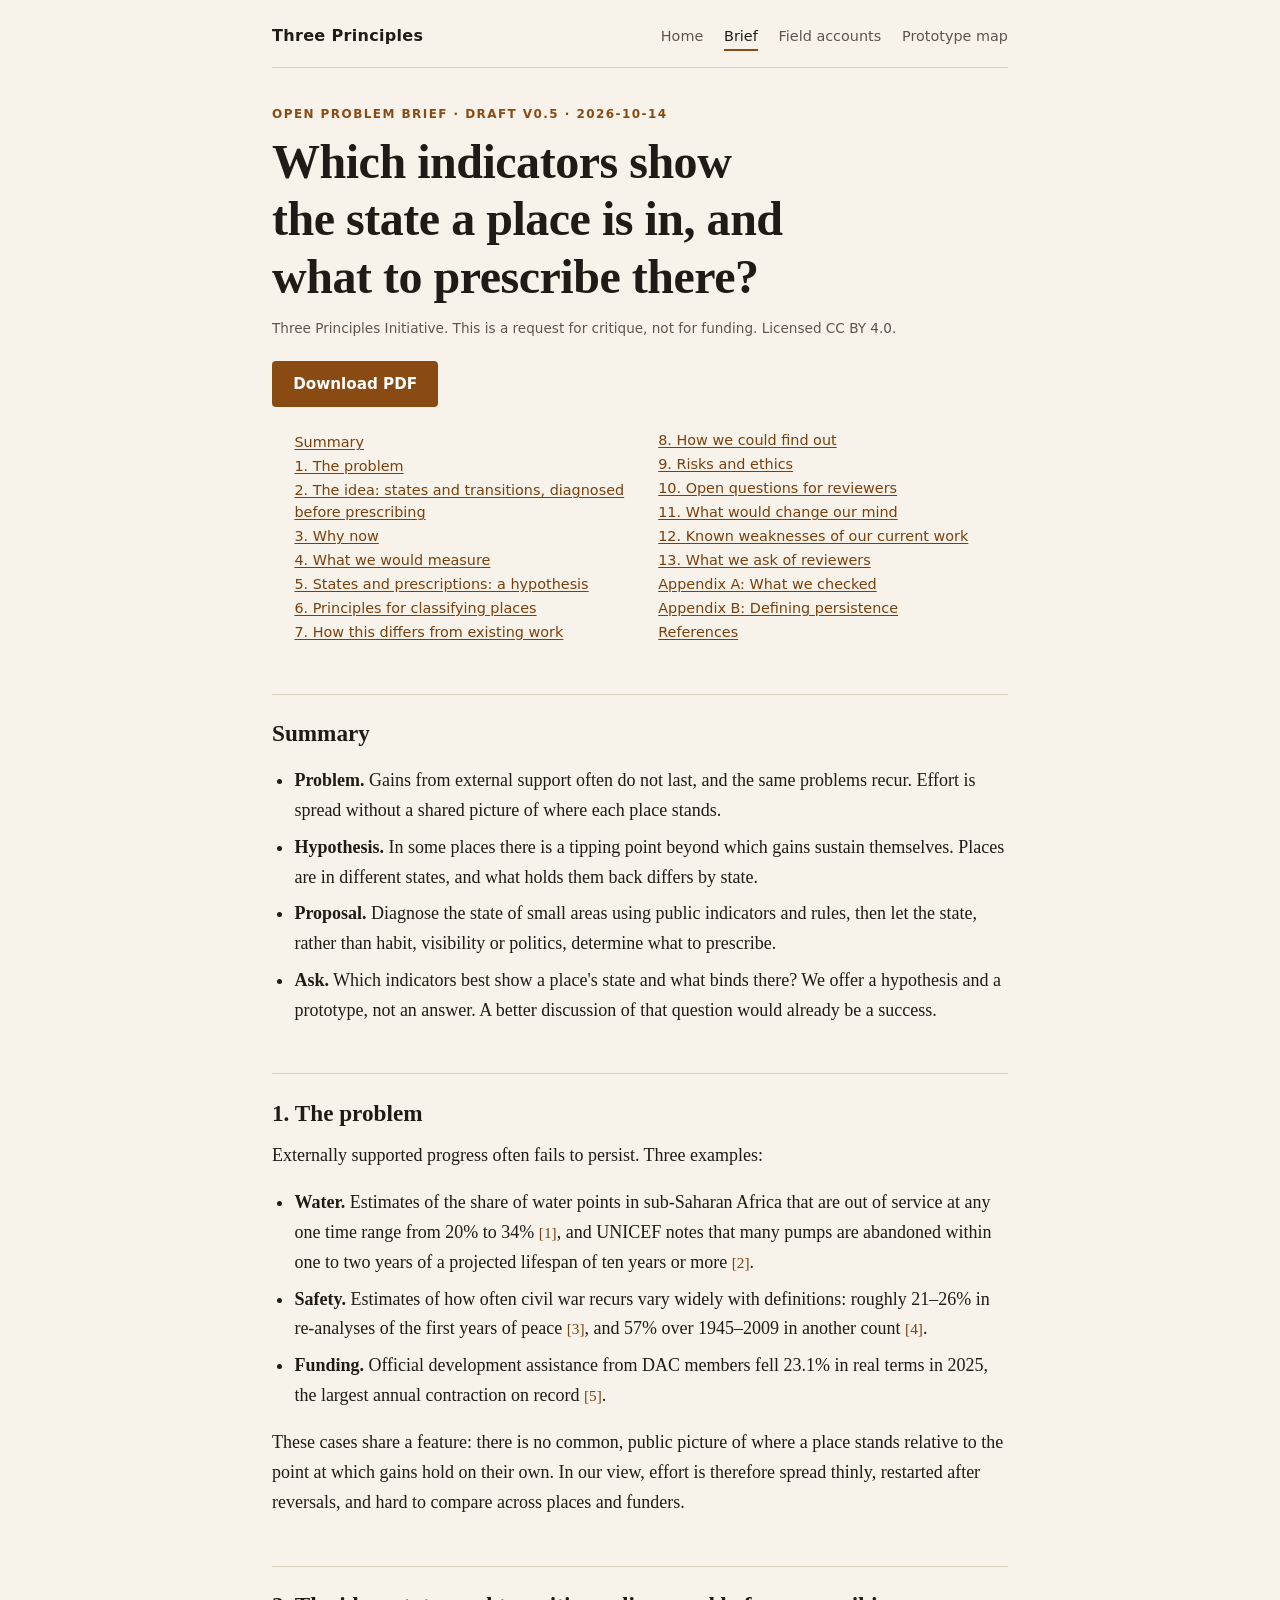
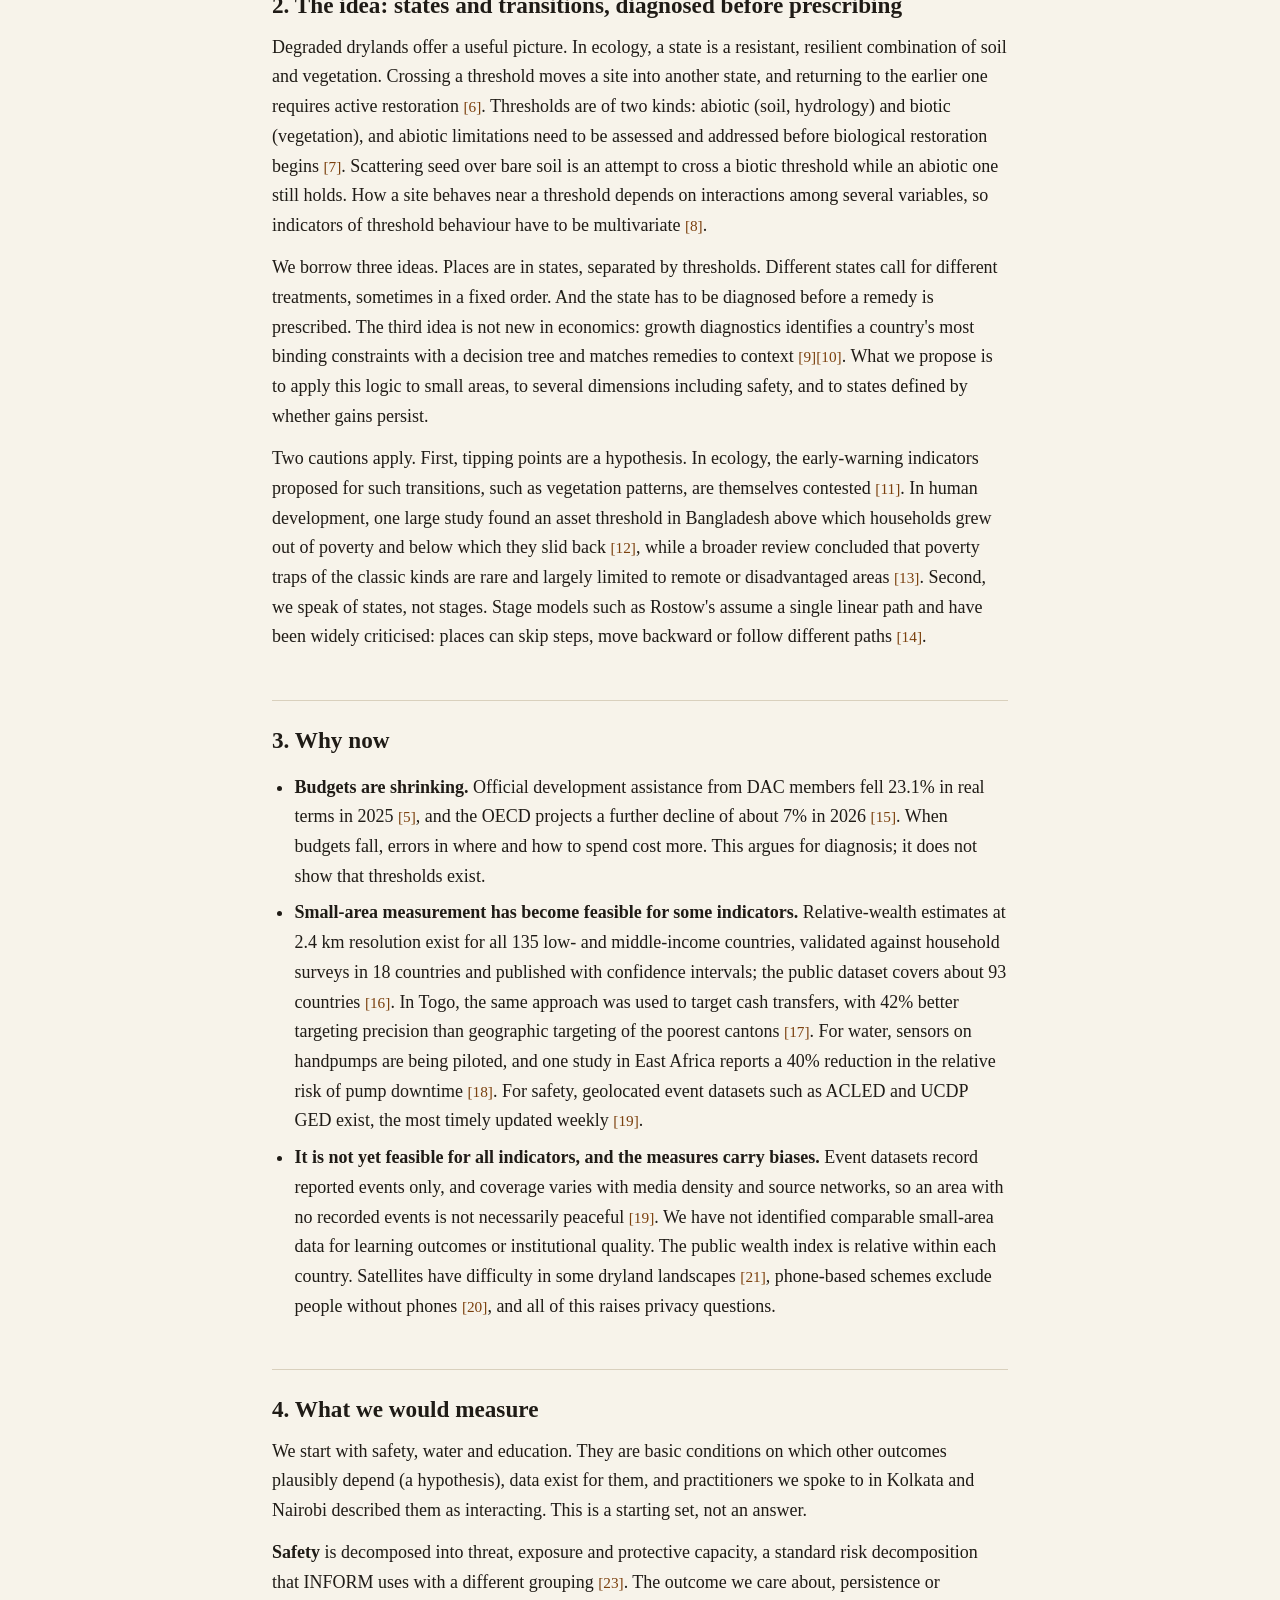
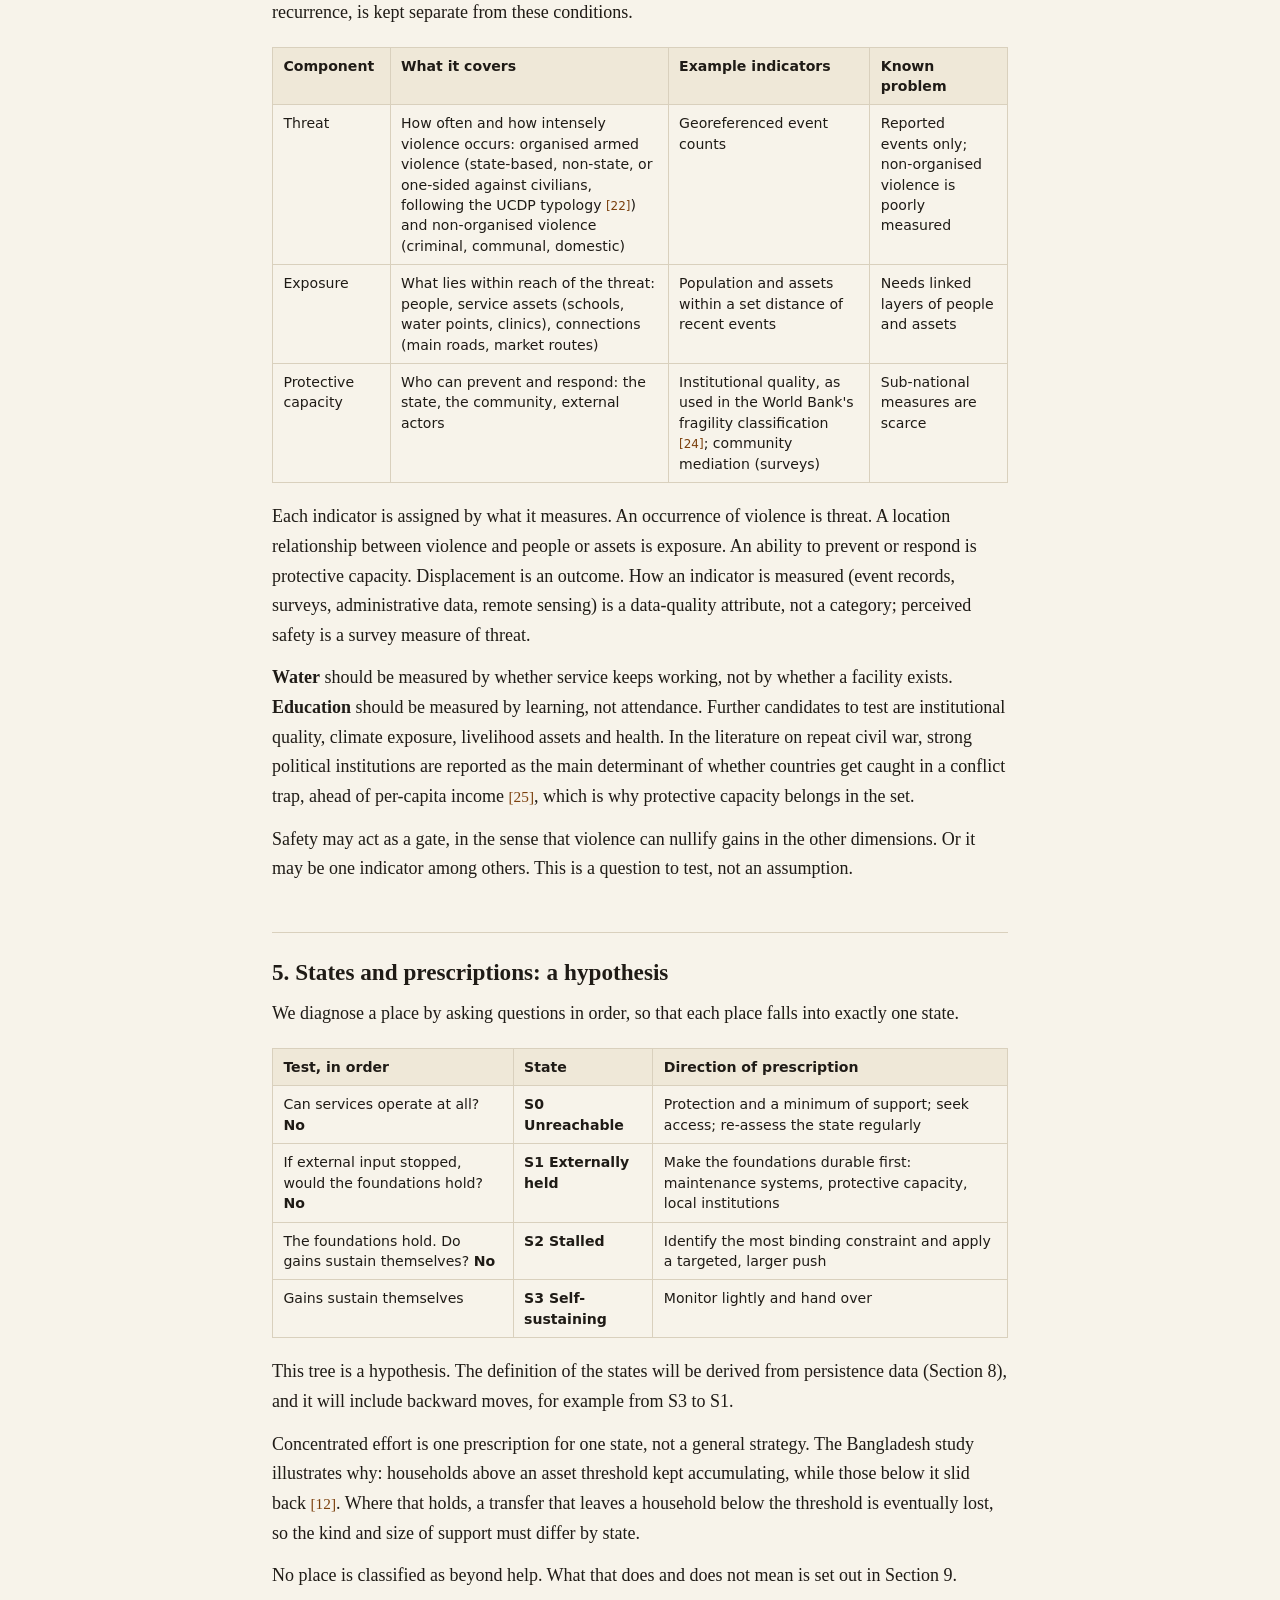
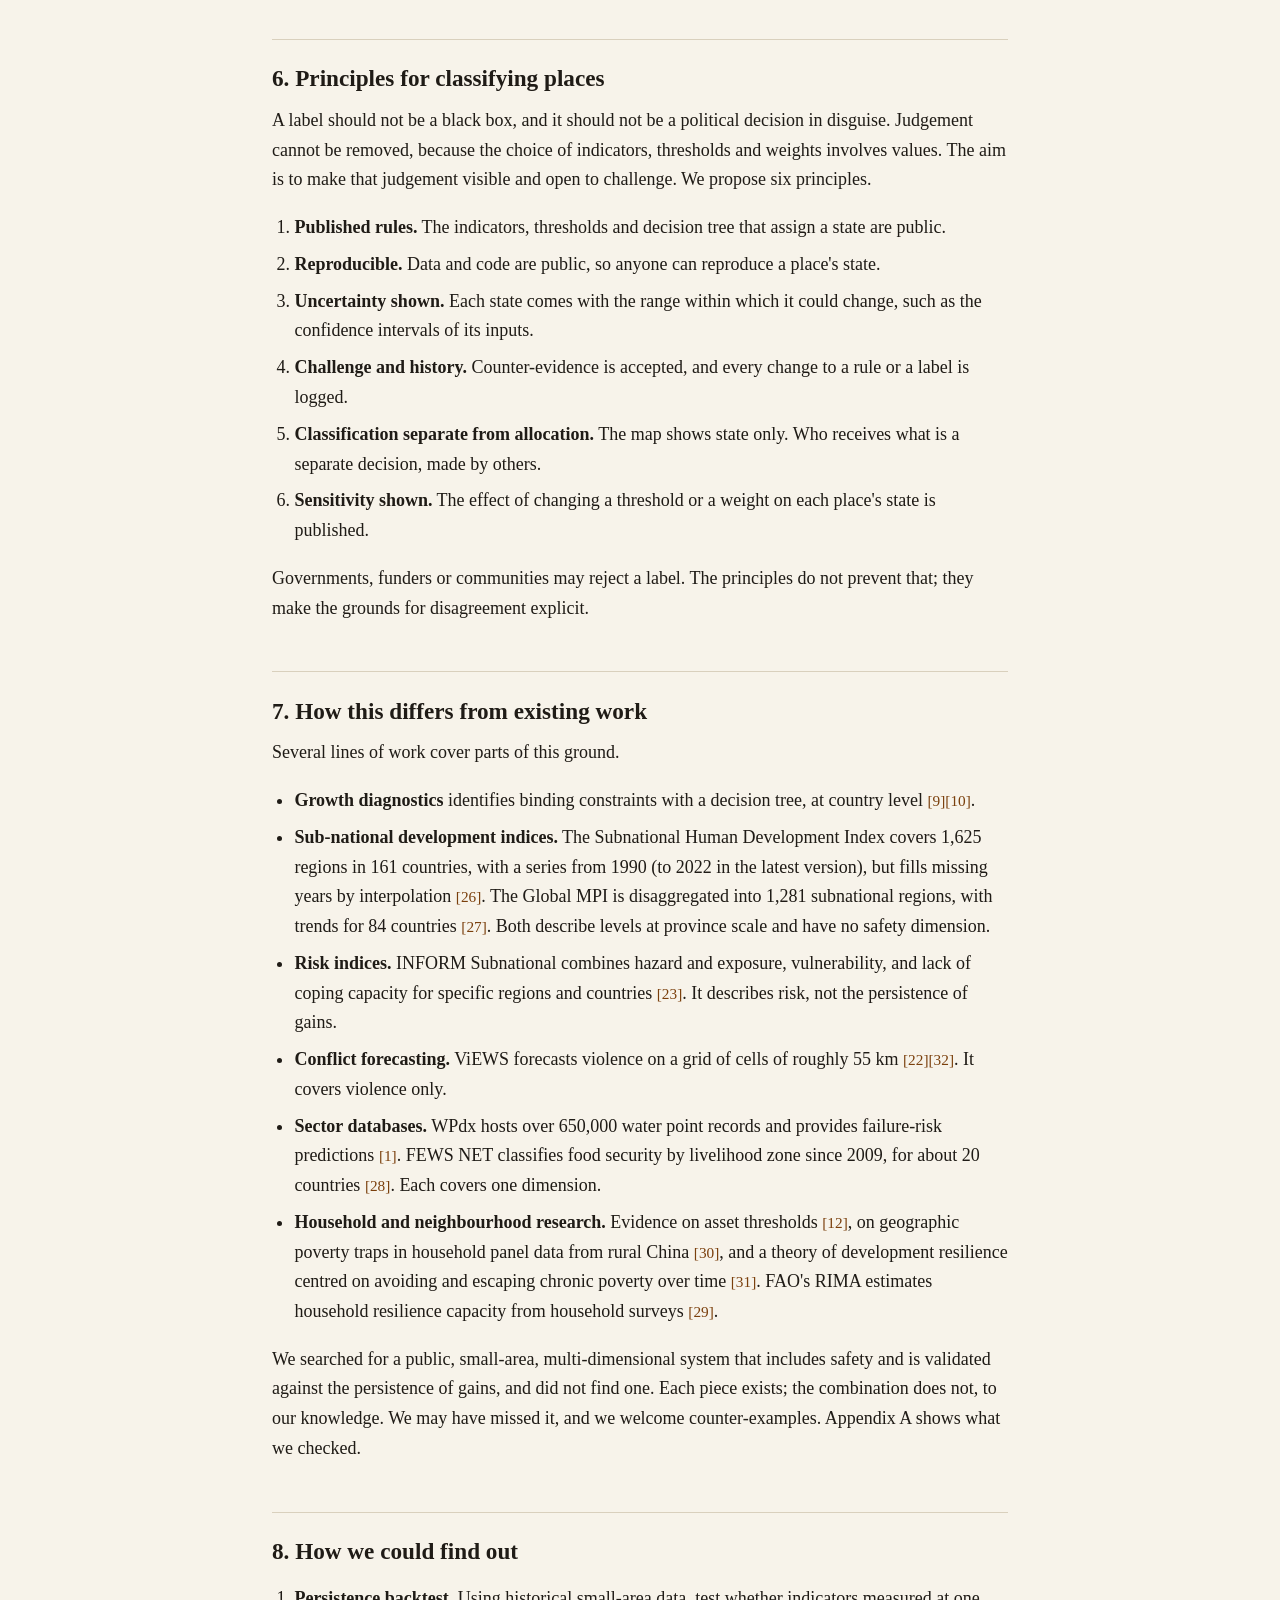
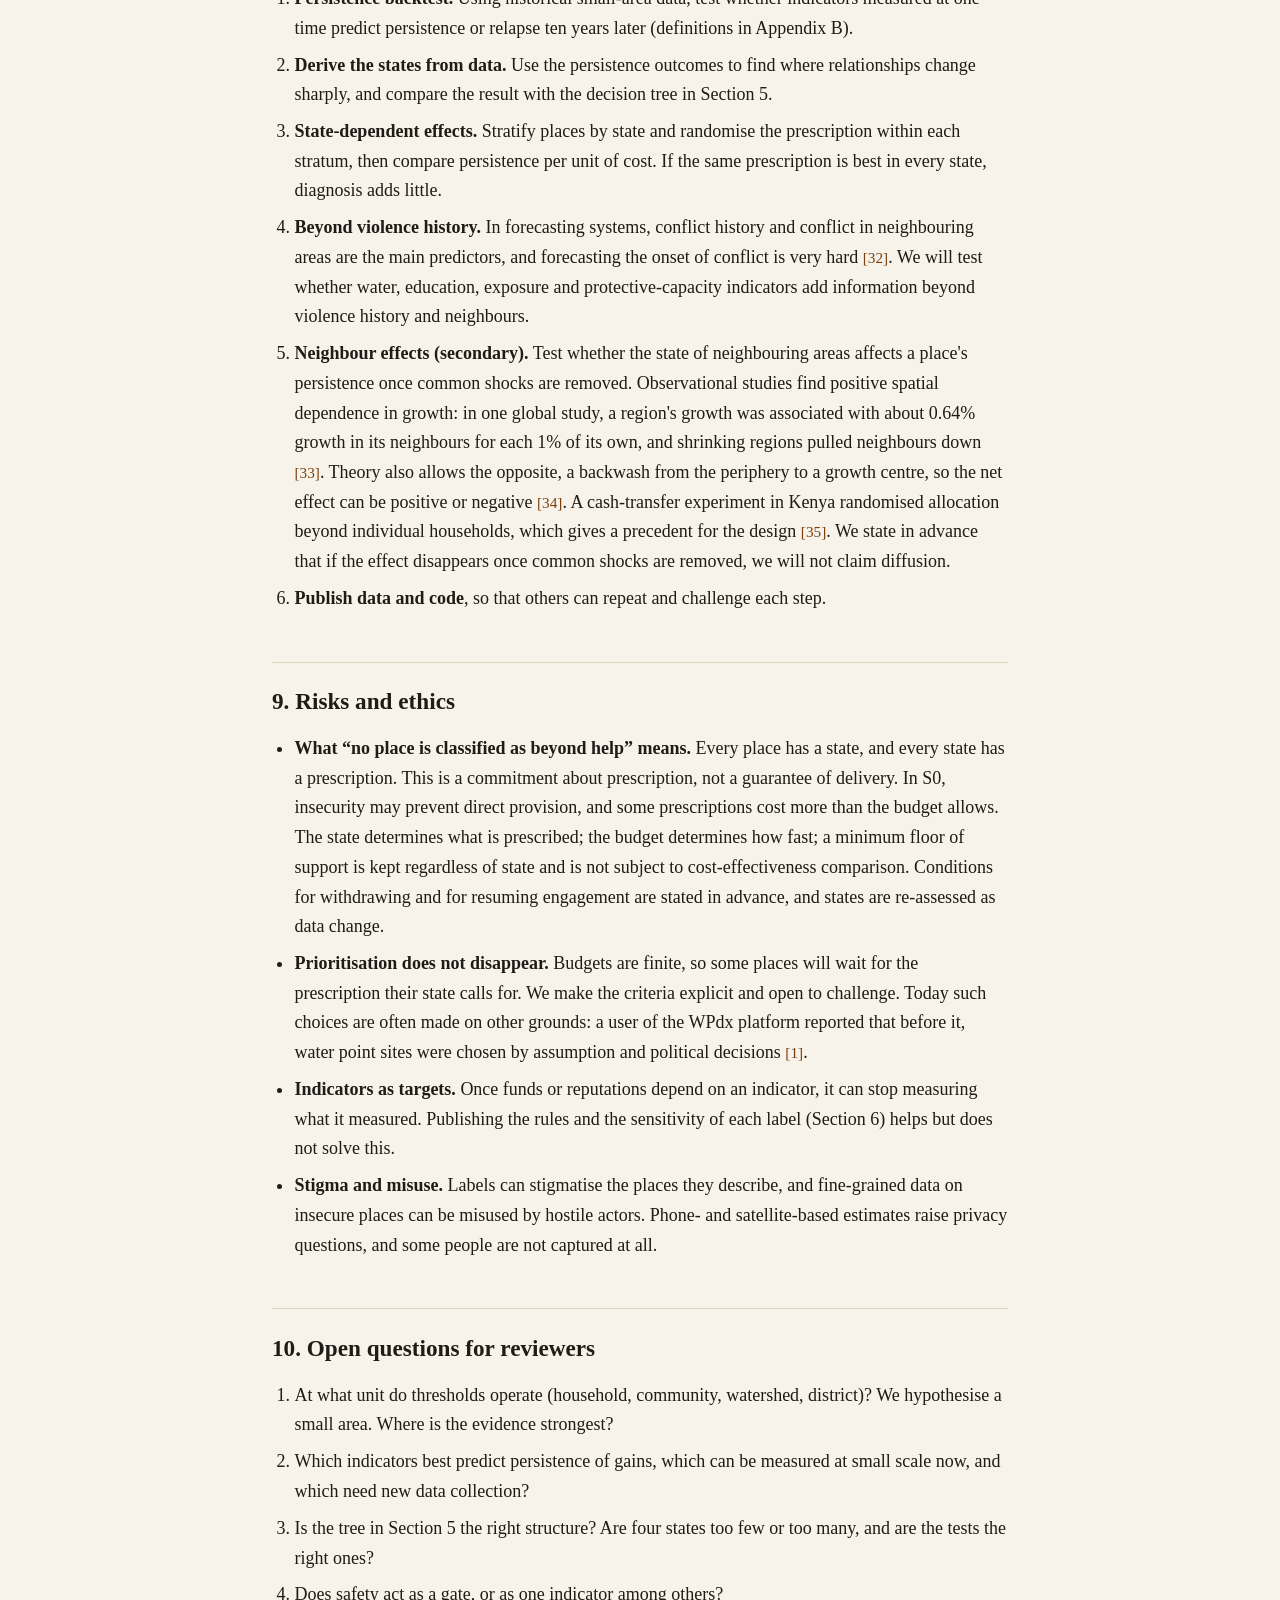
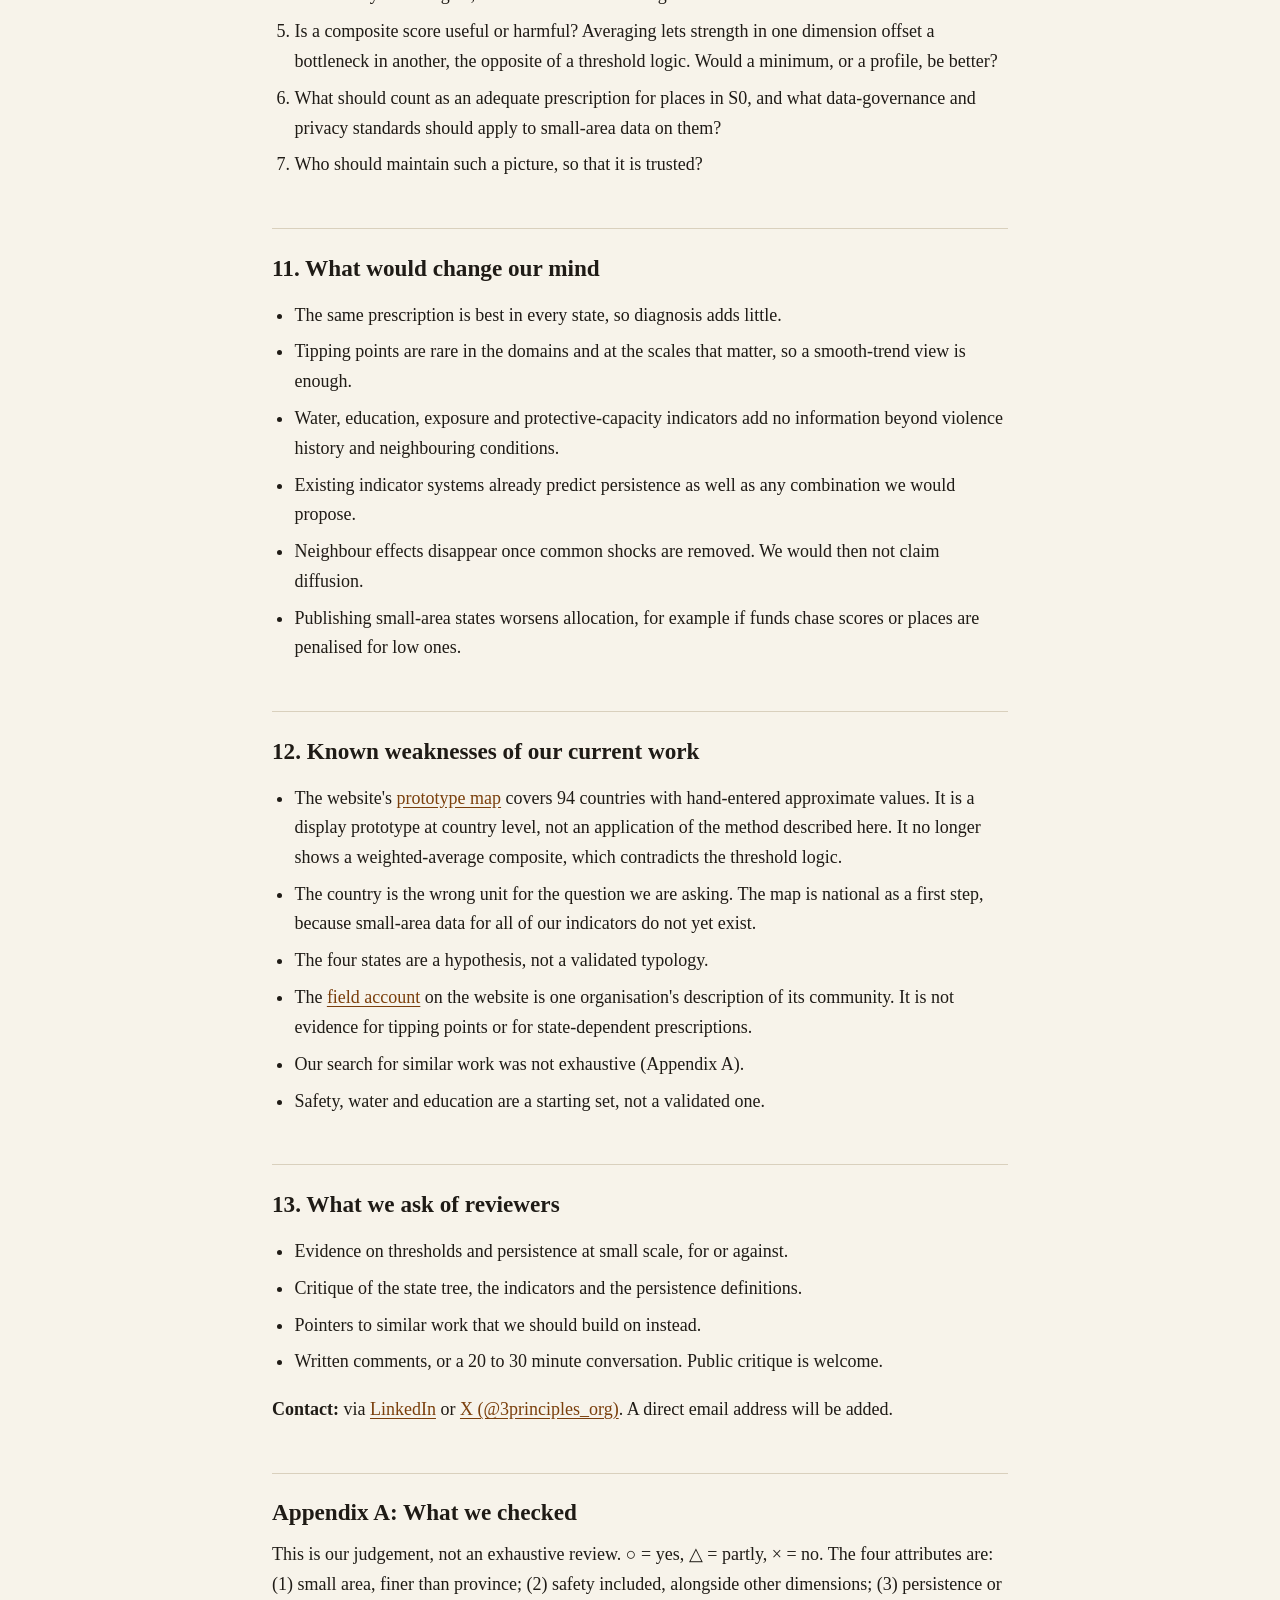
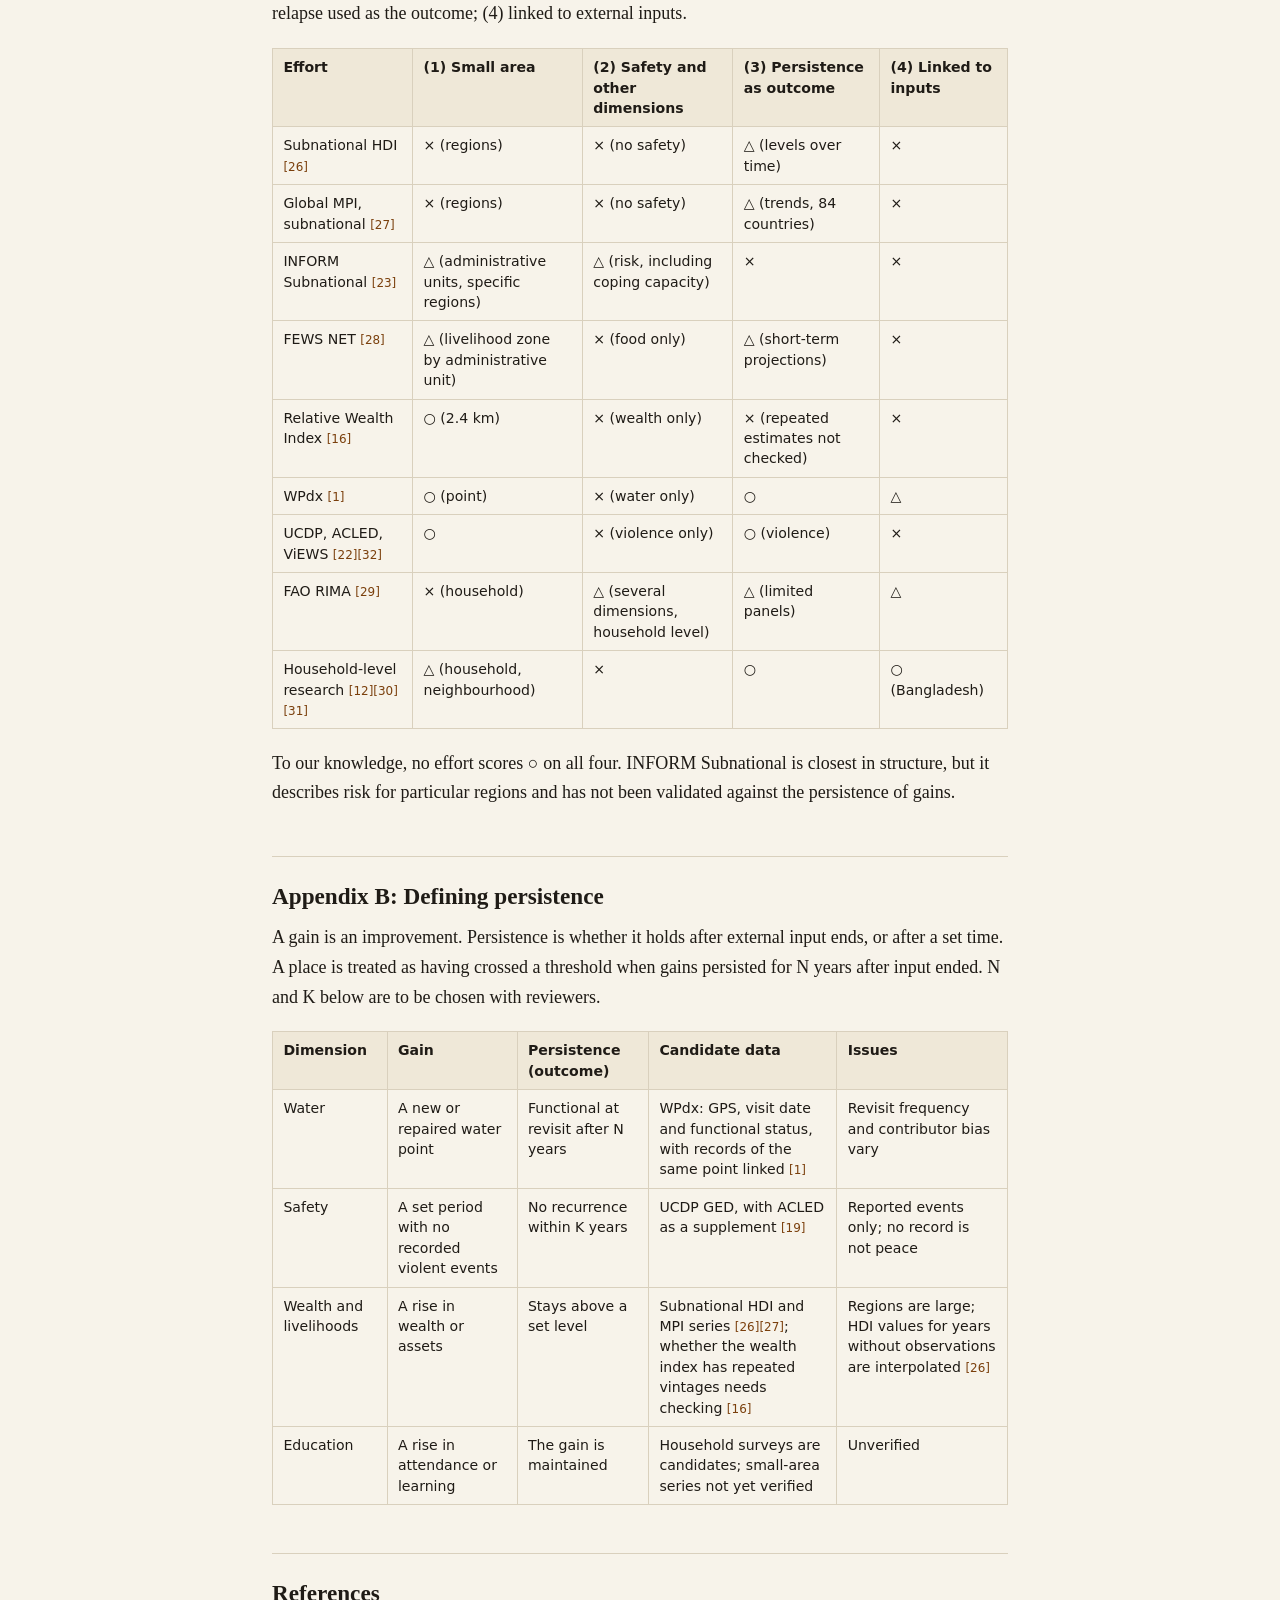
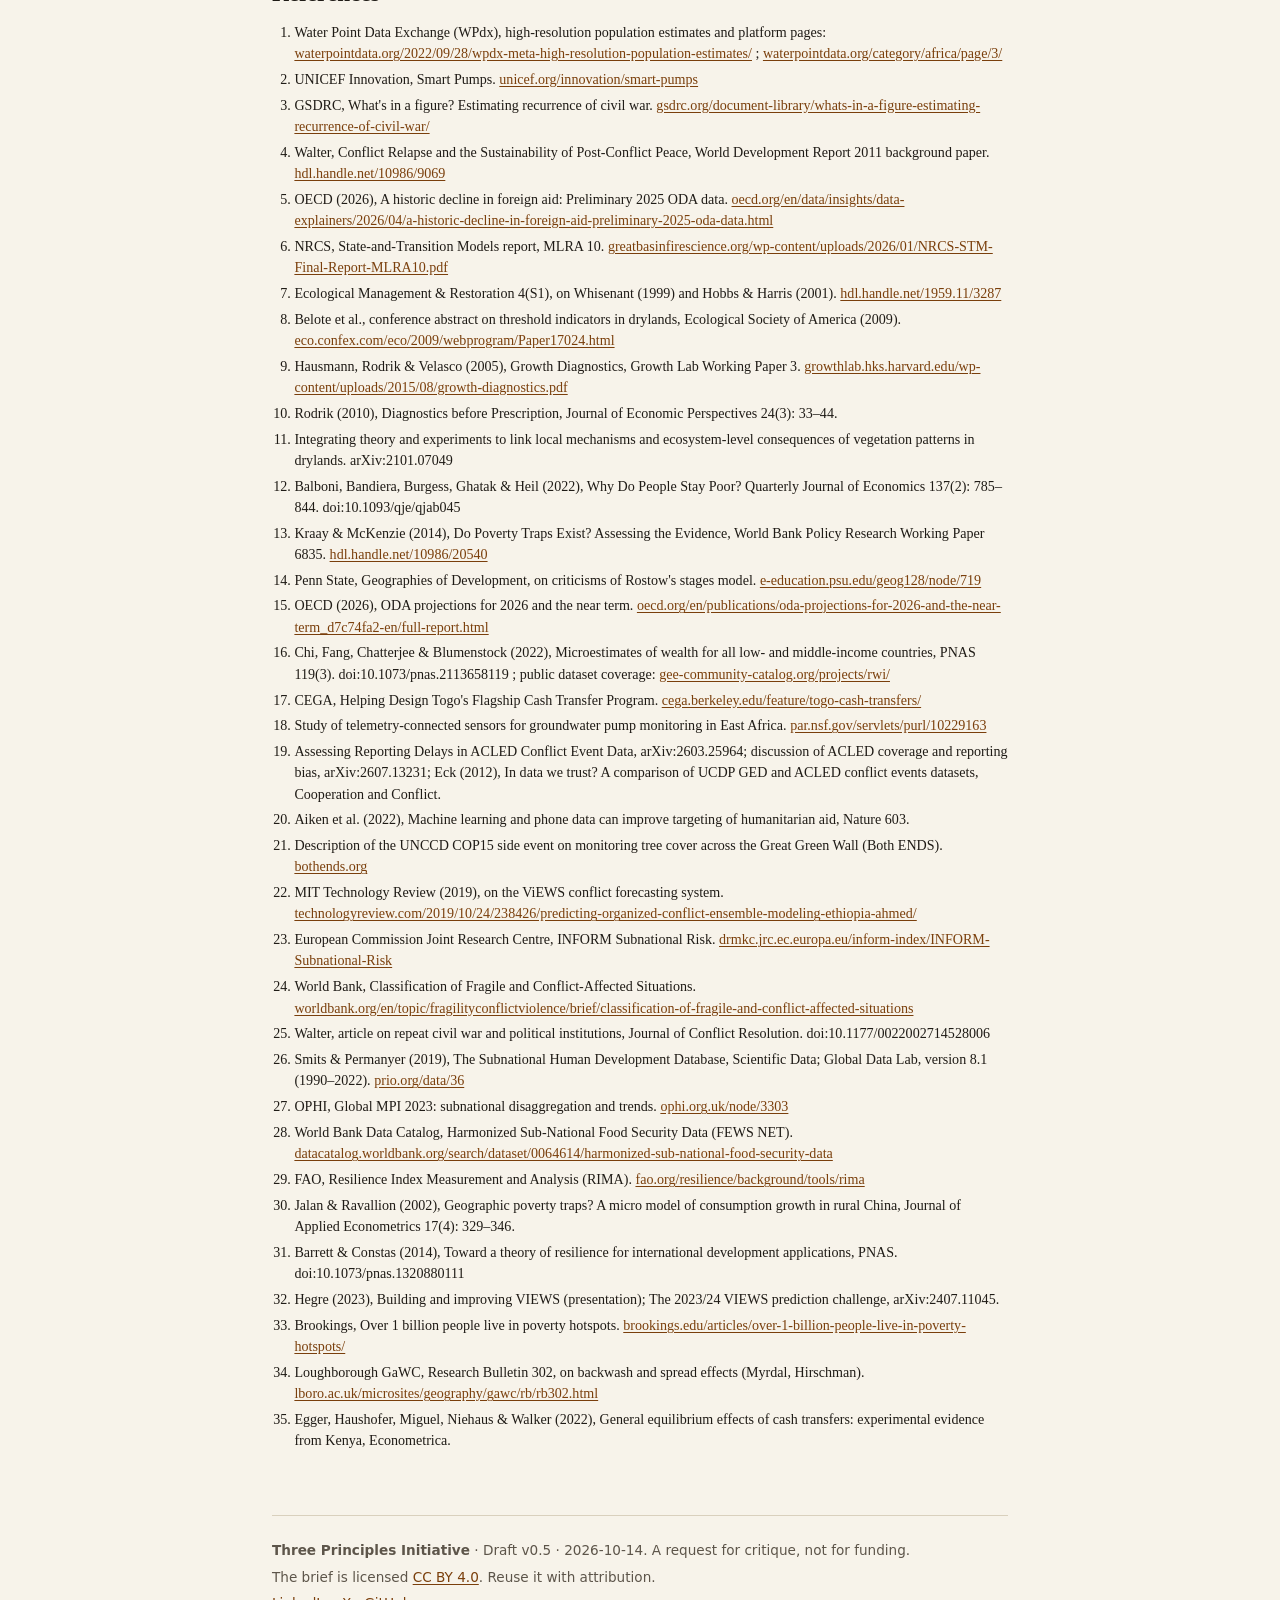
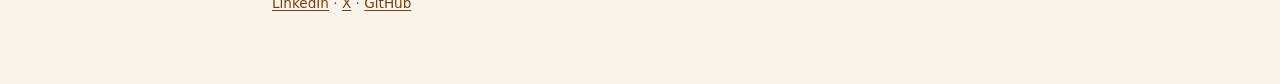
==== brief.html @ 5e74ceec "Rebuild site around Open Problem Brief v0.5" ====
<!doctype html>
<html lang="en"><head><meta charset="utf-8"><meta name="viewport" content="width=device-width,initial-scale=1,viewport-fit=cover">
<title>Open Problem Brief: states of small areas</title>
<meta name="description" content="Which indicators show the state a place is in, and what to prescribe there? Full text of the Three Principles open problem brief, draft v0.5, with references.">
<meta property="og:type" content="website"><meta property="og:site_name" content="Three Principles">
<meta property="og:title" content="Open Problem Brief: states of small areas"><meta property="og:description" content="Which indicators show the state a place is in, and what to prescribe there? Full text of the Three Principles open problem brief, draft v0.5, with references.">
<meta property="og:url" content="https://three-principles.org/brief.html"><meta property="og:image" content="https://three-principles.org/og-image.png">
<meta name="twitter:card" content="summary_large_image"><meta name="twitter:site" content="@3principles_org">
<meta name="twitter:title" content="Open Problem Brief: states of small areas"><meta name="twitter:description" content="Which indicators show the state a place is in, and what to prescribe there? Full text of the Three Principles open problem brief, draft v0.5, with references."><meta name="twitter:image" content="https://three-principles.org/og-image.png">
<link rel="stylesheet" href="style.css"></head><body><div class="wrap brief"><header class="site"><a class="brand" href="index.html">Three Principles</a><nav aria-label="Main"><a href="index.html">Home</a><a href="brief.html" aria-current="page">Brief</a><a href="evidence.html">Field accounts</a><a href="prototype.html">Prototype map</a></nav></header><p class="eyebrow" style="margin-top:2.4rem">Open Problem Brief · Draft v0.5 · 2026-10-14</p>
<h1 style="margin-top:.6rem">Which indicators show the state a place is in, and what to prescribe there?</h1>
<p class="meta">Three Principles Initiative. This is a request for critique, not for funding. Licensed CC BY 4.0.</p>
<div class="btns noprint"><a class="btn" href="brief.pdf">Download PDF</a></div>
<ul class="toc noprint"><li><a href="#summary">Summary</a></li><li><a href="#1-the-problem">1. The problem</a></li><li><a href="#2-the-idea-states-and-transitions-diagno">2. The idea: states and transitions, diagnosed before prescribing</a></li><li><a href="#3-why-now">3. Why now</a></li><li><a href="#4-what-we-would-measure">4. What we would measure</a></li><li><a href="#5-states-and-prescriptions-a-hypothesis">5. States and prescriptions: a hypothesis</a></li><li><a href="#6-principles-for-classifying-places">6. Principles for classifying places</a></li><li><a href="#7-how-this-differs-from-existing-work">7. How this differs from existing work</a></li><li><a href="#8-how-we-could-find-out">8. How we could find out</a></li><li><a href="#9-risks-and-ethics">9. Risks and ethics</a></li><li><a href="#10-open-questions-for-reviewers">10. Open questions for reviewers</a></li><li><a href="#11-what-would-change-our-mind">11. What would change our mind</a></li><li><a href="#12-known-weaknesses-of-our-current-work">12. Known weaknesses of our current work</a></li><li><a href="#13-what-we-ask-of-reviewers">13. What we ask of reviewers</a></li><li><a href="#appendix-a-what-we-checked">Appendix A: What we checked</a></li><li><a href="#appendix-b-defining-persistence">Appendix B: Defining persistence</a></li><li><a href="#references">References</a></li></ul>
<h2 id="summary">Summary</h2>
<ul><li><strong>Problem.</strong> Gains from external support often do not last, and the same problems recur. Effort is spread without a shared picture of where each place stands.</li><li><strong>Hypothesis.</strong> In some places there is a tipping point beyond which gains sustain themselves. Places are in different states, and what holds them back differs by state.</li><li><strong>Proposal.</strong> Diagnose the state of small areas using public indicators and rules, then let the state, rather than habit, visibility or politics, determine what to prescribe.</li><li><strong>Ask.</strong> Which indicators best show a place&#x27;s state and what binds there? We offer a hypothesis and a prototype, not an answer. A better discussion of that question would already be a success.</li></ul>
<h2 id="1-the-problem">1. The problem</h2>
<p>Externally supported progress often fails to persist. Three examples:</p>
<ul><li><strong>Water.</strong> Estimates of the share of water points in sub-Saharan Africa that are out of service at any one time range from 20% to 34% <a class="ref" href="#r1">[1]</a>, and UNICEF notes that many pumps are abandoned within one to two years of a projected lifespan of ten years or more <a class="ref" href="#r2">[2]</a>.</li><li><strong>Safety.</strong> Estimates of how often civil war recurs vary widely with definitions: roughly 21–26% in re-analyses of the first years of peace <a class="ref" href="#r3">[3]</a>, and 57% over 1945–2009 in another count <a class="ref" href="#r4">[4]</a>.</li><li><strong>Funding.</strong> Official development assistance from DAC members fell 23.1% in real terms in 2025, the largest annual contraction on record <a class="ref" href="#r5">[5]</a>.</li></ul>
<p>These cases share a feature: there is no common, public picture of where a place stands relative to the point at which gains hold on their own. In our view, effort is therefore spread thinly, restarted after reversals, and hard to compare across places and funders.</p>
<h2 id="2-the-idea-states-and-transitions-diagno">2. The idea: states and transitions, diagnosed before prescribing</h2>
<p>Degraded drylands offer a useful picture. In ecology, a state is a resistant, resilient combination of soil and vegetation. Crossing a threshold moves a site into another state, and returning to the earlier one requires active restoration <a class="ref" href="#r6">[6]</a>. Thresholds are of two kinds: abiotic (soil, hydrology) and biotic (vegetation), and abiotic limitations need to be assessed and addressed before biological restoration begins <a class="ref" href="#r7">[7]</a>. Scattering seed over bare soil is an attempt to cross a biotic threshold while an abiotic one still holds. How a site behaves near a threshold depends on interactions among several variables, so indicators of threshold behaviour have to be multivariate <a class="ref" href="#r8">[8]</a>.</p>
<p>We borrow three ideas. Places are in states, separated by thresholds. Different states call for different treatments, sometimes in a fixed order. And the state has to be diagnosed before a remedy is prescribed. The third idea is not new in economics: growth diagnostics identifies a country&#x27;s most binding constraints with a decision tree and matches remedies to context <a class="ref" href="#r9">[9]</a><a class="ref" href="#r10">[10]</a>. What we propose is to apply this logic to small areas, to several dimensions including safety, and to states defined by whether gains persist.</p>
<p>Two cautions apply. First, tipping points are a hypothesis. In ecology, the early-warning indicators proposed for such transitions, such as vegetation patterns, are themselves contested <a class="ref" href="#r11">[11]</a>. In human development, one large study found an asset threshold in Bangladesh above which households grew out of poverty and below which they slid back <a class="ref" href="#r12">[12]</a>, while a broader review concluded that poverty traps of the classic kinds are rare and largely limited to remote or disadvantaged areas <a class="ref" href="#r13">[13]</a>. Second, we speak of states, not stages. Stage models such as Rostow&#x27;s assume a single linear path and have been widely criticised: places can skip steps, move backward or follow different paths <a class="ref" href="#r14">[14]</a>.</p>
<h2 id="3-why-now">3. Why now</h2>
<ul><li><strong>Budgets are shrinking.</strong> Official development assistance from DAC members fell 23.1% in real terms in 2025 <a class="ref" href="#r5">[5]</a>, and the OECD projects a further decline of about 7% in 2026 <a class="ref" href="#r15">[15]</a>. When budgets fall, errors in where and how to spend cost more. This argues for diagnosis; it does not show that thresholds exist.</li><li><strong>Small-area measurement has become feasible for some indicators.</strong> Relative-wealth estimates at 2.4 km resolution exist for all 135 low- and middle-income countries, validated against household surveys in 18 countries and published with confidence intervals; the public dataset covers about 93 countries <a class="ref" href="#r16">[16]</a>. In Togo, the same approach was used to target cash transfers, with 42% better targeting precision than geographic targeting of the poorest cantons <a class="ref" href="#r17">[17]</a>. For water, sensors on handpumps are being piloted, and one study in East Africa reports a 40% reduction in the relative risk of pump downtime <a class="ref" href="#r18">[18]</a>. For safety, geolocated event datasets such as ACLED and UCDP GED exist, the most timely updated weekly <a class="ref" href="#r19">[19]</a>.</li><li><strong>It is not yet feasible for all indicators, and the measures carry biases.</strong> Event datasets record reported events only, and coverage varies with media density and source networks, so an area with no recorded events is not necessarily peaceful <a class="ref" href="#r19">[19]</a>. We have not identified comparable small-area data for learning outcomes or institutional quality. The public wealth index is relative within each country. Satellites have difficulty in some dryland landscapes <a class="ref" href="#r21">[21]</a>, phone-based schemes exclude people without phones <a class="ref" href="#r20">[20]</a>, and all of this raises privacy questions.</li></ul>
<h2 id="4-what-we-would-measure">4. What we would measure</h2>
<p>We start with safety, water and education. They are basic conditions on which other outcomes plausibly depend (a hypothesis), data exist for them, and practitioners we spoke to in Kolkata and Nairobi described them as interacting. This is a starting set, not an answer.</p>
<p><strong>Safety</strong> is decomposed into threat, exposure and protective capacity, a standard risk decomposition that INFORM uses with a different grouping <a class="ref" href="#r23">[23]</a>. The outcome we care about, persistence or recurrence, is kept separate from these conditions.</p>
<div class="tw"><table><tr><th scope="col">Component</th><th scope="col">What it covers</th><th scope="col">Example indicators</th><th scope="col">Known problem</th></tr><tr><td>Threat</td><td>How often and how intensely violence occurs: organised armed violence (state-based, non-state, or one-sided against civilians, following the UCDP typology <a class="ref" href="#r22">[22]</a>) and non-organised violence (criminal, communal, domestic)</td><td>Georeferenced event counts</td><td>Reported events only; non-organised violence is poorly measured</td></tr><tr><td>Exposure</td><td>What lies within reach of the threat: people, service assets (schools, water points, clinics), connections (main roads, market routes)</td><td>Population and assets within a set distance of recent events</td><td>Needs linked layers of people and assets</td></tr><tr><td>Protective capacity</td><td>Who can prevent and respond: the state, the community, external actors</td><td>Institutional quality, as used in the World Bank&#x27;s fragility classification <a class="ref" href="#r24">[24]</a>; community mediation (surveys)</td><td>Sub-national measures are scarce</td></tr></table></div>
<p>Each indicator is assigned by what it measures. An occurrence of violence is threat. A location relationship between violence and people or assets is exposure. An ability to prevent or respond is protective capacity. Displacement is an outcome. How an indicator is measured (event records, surveys, administrative data, remote sensing) is a data-quality attribute, not a category; perceived safety is a survey measure of threat.</p>
<p><strong>Water</strong> should be measured by whether service keeps working, not by whether a facility exists. <strong>Education</strong> should be measured by learning, not attendance. Further candidates to test are institutional quality, climate exposure, livelihood assets and health. In the literature on repeat civil war, strong political institutions are reported as the main determinant of whether countries get caught in a conflict trap, ahead of per-capita income <a class="ref" href="#r25">[25]</a>, which is why protective capacity belongs in the set.</p>
<p>Safety may act as a gate, in the sense that violence can nullify gains in the other dimensions. Or it may be one indicator among others. This is a question to test, not an assumption.</p>
<h2 id="5-states-and-prescriptions-a-hypothesis">5. States and prescriptions: a hypothesis</h2>
<p>We diagnose a place by asking questions in order, so that each place falls into exactly one state.</p>
<div class="tw"><table><tr><th scope="col">Test, in order</th><th scope="col">State</th><th scope="col">Direction of prescription</th></tr><tr><td>Can services operate at all? <strong>No</strong></td><td><strong>S0 Unreachable</strong></td><td>Protection and a minimum of support; seek access; re-assess the state regularly</td></tr><tr><td>If external input stopped, would the foundations hold? <strong>No</strong></td><td><strong>S1 Externally held</strong></td><td>Make the foundations durable first: maintenance systems, protective capacity, local institutions</td></tr><tr><td>The foundations hold. Do gains sustain themselves? <strong>No</strong></td><td><strong>S2 Stalled</strong></td><td>Identify the most binding constraint and apply a targeted, larger push</td></tr><tr><td>Gains sustain themselves</td><td><strong>S3 Self-sustaining</strong></td><td>Monitor lightly and hand over</td></tr></table></div>
<p>This tree is a hypothesis. The definition of the states will be derived from persistence data (Section 8), and it will include backward moves, for example from S3 to S1.</p>
<p>Concentrated effort is one prescription for one state, not a general strategy. The Bangladesh study illustrates why: households above an asset threshold kept accumulating, while those below it slid back <a class="ref" href="#r12">[12]</a>. Where that holds, a transfer that leaves a household below the threshold is eventually lost, so the kind and size of support must differ by state.</p>
<p>No place is classified as beyond help. What that does and does not mean is set out in Section 9.</p>
<h2 id="6-principles-for-classifying-places">6. Principles for classifying places</h2>
<p>A label should not be a black box, and it should not be a political decision in disguise. Judgement cannot be removed, because the choice of indicators, thresholds and weights involves values. The aim is to make that judgement visible and open to challenge. We propose six principles.</p>
<ol><li><strong>Published rules.</strong> The indicators, thresholds and decision tree that assign a state are public.</li><li><strong>Reproducible.</strong> Data and code are public, so anyone can reproduce a place&#x27;s state.</li><li><strong>Uncertainty shown.</strong> Each state comes with the range within which it could change, such as the confidence intervals of its inputs.</li><li><strong>Challenge and history.</strong> Counter-evidence is accepted, and every change to a rule or a label is logged.</li><li><strong>Classification separate from allocation.</strong> The map shows state only. Who receives what is a separate decision, made by others.</li><li><strong>Sensitivity shown.</strong> The effect of changing a threshold or a weight on each place&#x27;s state is published.</li></ol>
<p>Governments, funders or communities may reject a label. The principles do not prevent that; they make the grounds for disagreement explicit.</p>
<h2 id="7-how-this-differs-from-existing-work">7. How this differs from existing work</h2>
<p>Several lines of work cover parts of this ground.</p>
<ul><li><strong>Growth diagnostics</strong> identifies binding constraints with a decision tree, at country level <a class="ref" href="#r9">[9]</a><a class="ref" href="#r10">[10]</a>.</li><li><strong>Sub-national development indices.</strong> The Subnational Human Development Index covers 1,625 regions in 161 countries, with a series from 1990 (to 2022 in the latest version), but fills missing years by interpolation <a class="ref" href="#r26">[26]</a>. The Global MPI is disaggregated into 1,281 subnational regions, with trends for 84 countries <a class="ref" href="#r27">[27]</a>. Both describe levels at province scale and have no safety dimension.</li><li><strong>Risk indices.</strong> INFORM Subnational combines hazard and exposure, vulnerability, and lack of coping capacity for specific regions and countries <a class="ref" href="#r23">[23]</a>. It describes risk, not the persistence of gains.</li><li><strong>Conflict forecasting.</strong> ViEWS forecasts violence on a grid of cells of roughly 55 km <a class="ref" href="#r22">[22]</a><a class="ref" href="#r32">[32]</a>. It covers violence only.</li><li><strong>Sector databases.</strong> WPdx hosts over 650,000 water point records and provides failure-risk predictions <a class="ref" href="#r1">[1]</a>. FEWS NET classifies food security by livelihood zone since 2009, for about 20 countries <a class="ref" href="#r28">[28]</a>. Each covers one dimension.</li><li><strong>Household and neighbourhood research.</strong> Evidence on asset thresholds <a class="ref" href="#r12">[12]</a>, on geographic poverty traps in household panel data from rural China <a class="ref" href="#r30">[30]</a>, and a theory of development resilience centred on avoiding and escaping chronic poverty over time <a class="ref" href="#r31">[31]</a>. FAO&#x27;s RIMA estimates household resilience capacity from household surveys <a class="ref" href="#r29">[29]</a>.</li></ul>
<p>We searched for a public, small-area, multi-dimensional system that includes safety and is validated against the persistence of gains, and did not find one. Each piece exists; the combination does not, to our knowledge. We may have missed it, and we welcome counter-examples. Appendix A shows what we checked.</p>
<h2 id="8-how-we-could-find-out">8. How we could find out</h2>
<ol><li><strong>Persistence backtest.</strong> Using historical small-area data, test whether indicators measured at one time predict persistence or relapse ten years later (definitions in Appendix B).</li><li><strong>Derive the states from data.</strong> Use the persistence outcomes to find where relationships change sharply, and compare the result with the decision tree in Section 5.</li><li><strong>State-dependent effects.</strong> Stratify places by state and randomise the prescription within each stratum, then compare persistence per unit of cost. If the same prescription is best in every state, diagnosis adds little.</li><li><strong>Beyond violence history.</strong> In forecasting systems, conflict history and conflict in neighbouring areas are the main predictors, and forecasting the onset of conflict is very hard <a class="ref" href="#r32">[32]</a>. We will test whether water, education, exposure and protective-capacity indicators add information beyond violence history and neighbours.</li><li><strong>Neighbour effects (secondary).</strong> Test whether the state of neighbouring areas affects a place&#x27;s persistence once common shocks are removed. Observational studies find positive spatial dependence in growth: in one global study, a region&#x27;s growth was associated with about 0.64% growth in its neighbours for each 1% of its own, and shrinking regions pulled neighbours down <a class="ref" href="#r33">[33]</a>. Theory also allows the opposite, a backwash from the periphery to a growth centre, so the net effect can be positive or negative <a class="ref" href="#r34">[34]</a>. A cash-transfer experiment in Kenya randomised allocation beyond individual households, which gives a precedent for the design <a class="ref" href="#r35">[35]</a>. We state in advance that if the effect disappears once common shocks are removed, we will not claim diffusion.</li><li><strong>Publish data and code</strong>, so that others can repeat and challenge each step.</li></ol>
<h2 id="9-risks-and-ethics">9. Risks and ethics</h2>
<ul><li><strong>What “no place is classified as beyond help” means.</strong> Every place has a state, and every state has a prescription. This is a commitment about prescription, not a guarantee of delivery. In S0, insecurity may prevent direct provision, and some prescriptions cost more than the budget allows. The state determines what is prescribed; the budget determines how fast; a minimum floor of support is kept regardless of state and is not subject to cost-effectiveness comparison. Conditions for withdrawing and for resuming engagement are stated in advance, and states are re-assessed as data change.</li><li><strong>Prioritisation does not disappear.</strong> Budgets are finite, so some places will wait for the prescription their state calls for. We make the criteria explicit and open to challenge. Today such choices are often made on other grounds: a user of the WPdx platform reported that before it, water point sites were chosen by assumption and political decisions <a class="ref" href="#r1">[1]</a>.</li><li><strong>Indicators as targets.</strong> Once funds or reputations depend on an indicator, it can stop measuring what it measured. Publishing the rules and the sensitivity of each label (Section 6) helps but does not solve this.</li><li><strong>Stigma and misuse.</strong> Labels can stigmatise the places they describe, and fine-grained data on insecure places can be misused by hostile actors. Phone- and satellite-based estimates raise privacy questions, and some people are not captured at all.</li></ul>
<h2 id="10-open-questions-for-reviewers">10. Open questions for reviewers</h2>
<ol><li>At what unit do thresholds operate (household, community, watershed, district)? We hypothesise a small area. Where is the evidence strongest?</li><li>Which indicators best predict persistence of gains, which can be measured at small scale now, and which need new data collection?</li><li>Is the tree in Section 5 the right structure? Are four states too few or too many, and are the tests the right ones?</li><li>Does safety act as a gate, or as one indicator among others?</li><li>Is a composite score useful or harmful? Averaging lets strength in one dimension offset a bottleneck in another, the opposite of a threshold logic. Would a minimum, or a profile, be better?</li><li>What should count as an adequate prescription for places in S0, and what data-governance and privacy standards should apply to small-area data on them?</li><li>Who should maintain such a picture, so that it is trusted?</li></ol>
<h2 id="11-what-would-change-our-mind">11. What would change our mind</h2>
<ul><li>The same prescription is best in every state, so diagnosis adds little.</li><li>Tipping points are rare in the domains and at the scales that matter, so a smooth-trend view is enough.</li><li>Water, education, exposure and protective-capacity indicators add no information beyond violence history and neighbouring conditions.</li><li>Existing indicator systems already predict persistence as well as any combination we would propose.</li><li>Neighbour effects disappear once common shocks are removed. We would then not claim diffusion.</li><li>Publishing small-area states worsens allocation, for example if funds chase scores or places are penalised for low ones.</li></ul>
<h2 id="12-known-weaknesses-of-our-current-work">12. Known weaknesses of our current work</h2>
<ul><li>The website&#x27;s <a href="prototype.html">prototype map</a> covers 94 countries with hand-entered approximate values. It is a display prototype at country level, not an application of the method described here. It no longer shows a weighted-average composite, which contradicts the threshold logic.</li><li>The country is the wrong unit for the question we are asking. The map is national as a first step, because small-area data for all of our indicators do not yet exist.</li><li>The four states are a hypothesis, not a validated typology.</li><li>The <a href="evidence.html">field account</a> on the website is one organisation&#x27;s description of its community. It is not evidence for tipping points or for state-dependent prescriptions.</li><li>Our search for similar work was not exhaustive (Appendix A).</li><li>Safety, water and education are a starting set, not a validated one.</li></ul>
<h2 id="13-what-we-ask-of-reviewers">13. What we ask of reviewers</h2>
<ul><li>Evidence on thresholds and persistence at small scale, for or against.</li><li>Critique of the state tree, the indicators and the persistence definitions.</li><li>Pointers to similar work that we should build on instead.</li><li>Written comments, or a 20 to 30 minute conversation. Public critique is welcome.</li></ul>
<p class="contact"><strong>Contact:</strong> via <a href="https://www.linkedin.com/company/109664349/" rel="noopener">LinkedIn</a> or <a href="https://x.com/3principles_org" rel="noopener">X (@3principles_org)</a>. A direct email address will be added.</p>
<h2 id="appendix-a-what-we-checked">Appendix A: What we checked</h2>
<p>This is our judgement, not an exhaustive review. ○ = yes, △ = partly, × = no. The four attributes are: (1) small area, finer than province; (2) safety included, alongside other dimensions; (3) persistence or relapse used as the outcome; (4) linked to external inputs.</p>
<div class="tw"><table><tr><th scope="col">Effort</th><th scope="col">(1) Small area</th><th scope="col">(2) Safety and other dimensions</th><th scope="col">(3) Persistence as outcome</th><th scope="col">(4) Linked to inputs</th></tr><tr><td>Subnational HDI <a class="ref" href="#r26">[26]</a></td><td>× (regions)</td><td>× (no safety)</td><td>△ (levels over time)</td><td>×</td></tr><tr><td>Global MPI, subnational <a class="ref" href="#r27">[27]</a></td><td>× (regions)</td><td>× (no safety)</td><td>△ (trends, 84 countries)</td><td>×</td></tr><tr><td>INFORM Subnational <a class="ref" href="#r23">[23]</a></td><td>△ (administrative units, specific regions)</td><td>△ (risk, including coping capacity)</td><td>×</td><td>×</td></tr><tr><td>FEWS NET <a class="ref" href="#r28">[28]</a></td><td>△ (livelihood zone by administrative unit)</td><td>× (food only)</td><td>△ (short-term projections)</td><td>×</td></tr><tr><td>Relative Wealth Index <a class="ref" href="#r16">[16]</a></td><td>○ (2.4 km)</td><td>× (wealth only)</td><td>× (repeated estimates not checked)</td><td>×</td></tr><tr><td>WPdx <a class="ref" href="#r1">[1]</a></td><td>○ (point)</td><td>× (water only)</td><td>○</td><td>△</td></tr><tr><td>UCDP, ACLED, ViEWS <a class="ref" href="#r22">[22]</a><a class="ref" href="#r32">[32]</a></td><td>○</td><td>× (violence only)</td><td>○ (violence)</td><td>×</td></tr><tr><td>FAO RIMA <a class="ref" href="#r29">[29]</a></td><td>× (household)</td><td>△ (several dimensions, household level)</td><td>△ (limited panels)</td><td>△</td></tr><tr><td>Household-level research <a class="ref" href="#r12">[12]</a><a class="ref" href="#r30">[30]</a><a class="ref" href="#r31">[31]</a></td><td>△ (household, neighbourhood)</td><td>×</td><td>○</td><td>○ (Bangladesh)</td></tr></table></div>
<p>To our knowledge, no effort scores ○ on all four. INFORM Subnational is closest in structure, but it describes risk for particular regions and has not been validated against the persistence of gains.</p>
<h2 id="appendix-b-defining-persistence">Appendix B: Defining persistence</h2>
<p>A gain is an improvement. Persistence is whether it holds after external input ends, or after a set time. A place is treated as having crossed a threshold when gains persisted for N years after input ended. N and K below are to be chosen with reviewers.</p>
<div class="tw"><table><tr><th scope="col">Dimension</th><th scope="col">Gain</th><th scope="col">Persistence (outcome)</th><th scope="col">Candidate data</th><th scope="col">Issues</th></tr><tr><td>Water</td><td>A new or repaired water point</td><td>Functional at revisit after N years</td><td>WPdx: GPS, visit date and functional status, with records of the same point linked <a class="ref" href="#r1">[1]</a></td><td>Revisit frequency and contributor bias vary</td></tr><tr><td>Safety</td><td>A set period with no recorded violent events</td><td>No recurrence within K years</td><td>UCDP GED, with ACLED as a supplement <a class="ref" href="#r19">[19]</a></td><td>Reported events only; no record is not peace</td></tr><tr><td>Wealth and livelihoods</td><td>A rise in wealth or assets</td><td>Stays above a set level</td><td>Subnational HDI and MPI series <a class="ref" href="#r26">[26]</a><a class="ref" href="#r27">[27]</a>; whether the wealth index has repeated vintages needs checking <a class="ref" href="#r16">[16]</a></td><td>Regions are large; HDI values for years without observations are interpolated <a class="ref" href="#r26">[26]</a></td></tr><tr><td>Education</td><td>A rise in attendance or learning</td><td>The gain is maintained</td><td>Household surveys are candidates; small-area series not yet verified</td><td>Unverified</td></tr></table></div>
<h2 id="references">References</h2>
<ol class="refs"><li id="r1" value="1">Water Point Data Exchange (WPdx), high-resolution population estimates and platform pages: <a href="https://waterpointdata.org/2022/09/28/wpdx-meta-high-resolution-population-estimates/" rel="noopener">waterpointdata.org/2022/09/28/wpdx-meta-high-resolution-population-estimates/</a> ; <a href="https://waterpointdata.org/category/africa/page/3/" rel="noopener">waterpointdata.org/category/africa/page/3/</a></li>
<li id="r2" value="2">UNICEF Innovation, Smart Pumps. <a href="https://unicef.org/innovation/smart-pumps" rel="noopener">unicef.org/innovation/smart-pumps</a></li>
<li id="r3" value="3">GSDRC, What&#x27;s in a figure? Estimating recurrence of civil war. <a href="https://gsdrc.org/document-library/whats-in-a-figure-estimating-recurrence-of-civil-war/" rel="noopener">gsdrc.org/document-library/whats-in-a-figure-estimating-recurrence-of-civil-war/</a></li>
<li id="r4" value="4">Walter, Conflict Relapse and the Sustainability of Post-Conflict Peace, World Development Report 2011 background paper. <a href="https://hdl.handle.net/10986/9069" rel="noopener">hdl.handle.net/10986/9069</a></li>
<li id="r5" value="5">OECD (2026), A historic decline in foreign aid: Preliminary 2025 ODA data. <a href="https://oecd.org/en/data/insights/data-explainers/2026/04/a-historic-decline-in-foreign-aid-preliminary-2025-oda-data.html" rel="noopener">oecd.org/en/data/insights/data-explainers/2026/04/a-historic-decline-in-foreign-aid-preliminary-2025-oda-data.html</a></li>
<li id="r6" value="6">NRCS, State-and-Transition Models report, MLRA 10. <a href="https://greatbasinfirescience.org/wp-content/uploads/2026/01/NRCS-STM-Final-Report-MLRA10.pdf" rel="noopener">greatbasinfirescience.org/wp-content/uploads/2026/01/NRCS-STM-Final-Report-MLRA10.pdf</a></li>
<li id="r7" value="7">Ecological Management &amp; Restoration 4(S1), on Whisenant (1999) and Hobbs &amp; Harris (2001). <a href="https://hdl.handle.net/1959.11/3287" rel="noopener">hdl.handle.net/1959.11/3287</a></li>
<li id="r8" value="8">Belote et al., conference abstract on threshold indicators in drylands, Ecological Society of America (2009). <a href="https://eco.confex.com/eco/2009/webprogram/Paper17024.html" rel="noopener">eco.confex.com/eco/2009/webprogram/Paper17024.html</a></li>
<li id="r9" value="9">Hausmann, Rodrik &amp; Velasco (2005), Growth Diagnostics, Growth Lab Working Paper 3. <a href="https://growthlab.hks.harvard.edu/wp-content/uploads/2015/08/growth-diagnostics.pdf" rel="noopener">growthlab.hks.harvard.edu/wp-content/uploads/2015/08/growth-diagnostics.pdf</a></li>
<li id="r10" value="10">Rodrik (2010), Diagnostics before Prescription, Journal of Economic Perspectives 24(3): 33–44.</li>
<li id="r11" value="11">Integrating theory and experiments to link local mechanisms and ecosystem-level consequences of vegetation patterns in drylands. arXiv:2101.07049</li>
<li id="r12" value="12">Balboni, Bandiera, Burgess, Ghatak &amp; Heil (2022), Why Do People Stay Poor? Quarterly Journal of Economics 137(2): 785–844. doi:10.1093/qje/qjab045</li>
<li id="r13" value="13">Kraay &amp; McKenzie (2014), Do Poverty Traps Exist? Assessing the Evidence, World Bank Policy Research Working Paper 6835. <a href="https://hdl.handle.net/10986/20540" rel="noopener">hdl.handle.net/10986/20540</a></li>
<li id="r14" value="14">Penn State, Geographies of Development, on criticisms of Rostow&#x27;s stages model. <a href="https://e-education.psu.edu/geog128/node/719" rel="noopener">e-education.psu.edu/geog128/node/719</a></li>
<li id="r15" value="15">OECD (2026), ODA projections for 2026 and the near term. <a href="https://oecd.org/en/publications/oda-projections-for-2026-and-the-near-term_d7c74fa2-en/full-report.html" rel="noopener">oecd.org/en/publications/oda-projections-for-2026-and-the-near-term_d7c74fa2-en/full-report.html</a></li>
<li id="r16" value="16">Chi, Fang, Chatterjee &amp; Blumenstock (2022), Microestimates of wealth for all low- and middle-income countries, PNAS 119(3). doi:10.1073/pnas.2113658119 ; public dataset coverage: <a href="https://gee-community-catalog.org/projects/rwi/" rel="noopener">gee-community-catalog.org/projects/rwi/</a></li>
<li id="r17" value="17">CEGA, Helping Design Togo&#x27;s Flagship Cash Transfer Program. <a href="https://cega.berkeley.edu/feature/togo-cash-transfers/" rel="noopener">cega.berkeley.edu/feature/togo-cash-transfers/</a></li>
<li id="r18" value="18">Study of telemetry-connected sensors for groundwater pump monitoring in East Africa. <a href="https://par.nsf.gov/servlets/purl/10229163" rel="noopener">par.nsf.gov/servlets/purl/10229163</a></li>
<li id="r19" value="19">Assessing Reporting Delays in ACLED Conflict Event Data, arXiv:2603.25964; discussion of ACLED coverage and reporting bias, arXiv:2607.13231; Eck (2012), In data we trust? A comparison of UCDP GED and ACLED conflict events datasets, Cooperation and Conflict.</li>
<li id="r20" value="20">Aiken et al. (2022), Machine learning and phone data can improve targeting of humanitarian aid, Nature 603.</li>
<li id="r21" value="21">Description of the UNCCD COP15 side event on monitoring tree cover across the Great Green Wall (Both ENDS). <a href="https://bothends.org" rel="noopener">bothends.org</a></li>
<li id="r22" value="22">MIT Technology Review (2019), on the ViEWS conflict forecasting system. <a href="https://technologyreview.com/2019/10/24/238426/predicting-organized-conflict-ensemble-modeling-ethiopia-ahmed/" rel="noopener">technologyreview.com/2019/10/24/238426/predicting-organized-conflict-ensemble-modeling-ethiopia-ahmed/</a></li>
<li id="r23" value="23">European Commission Joint Research Centre, INFORM Subnational Risk. <a href="https://drmkc.jrc.ec.europa.eu/inform-index/INFORM-Subnational-Risk" rel="noopener">drmkc.jrc.ec.europa.eu/inform-index/INFORM-Subnational-Risk</a></li>
<li id="r24" value="24">World Bank, Classification of Fragile and Conflict-Affected Situations. <a href="https://worldbank.org/en/topic/fragilityconflictviolence/brief/classification-of-fragile-and-conflict-affected-situations" rel="noopener">worldbank.org/en/topic/fragilityconflictviolence/brief/classification-of-fragile-and-conflict-affected-situations</a></li>
<li id="r25" value="25">Walter, article on repeat civil war and political institutions, Journal of Conflict Resolution. doi:10.1177/0022002714528006</li>
<li id="r26" value="26">Smits &amp; Permanyer (2019), The Subnational Human Development Database, Scientific Data; Global Data Lab, version 8.1 (1990–2022). <a href="https://prio.org/data/36" rel="noopener">prio.org/data/36</a></li>
<li id="r27" value="27">OPHI, Global MPI 2023: subnational disaggregation and trends. <a href="https://ophi.org.uk/node/3303" rel="noopener">ophi.org.uk/node/3303</a></li>
<li id="r28" value="28">World Bank Data Catalog, Harmonized Sub-National Food Security Data (FEWS NET). <a href="https://datacatalog.worldbank.org/search/dataset/0064614/harmonized-sub-national-food-security-data" rel="noopener">datacatalog.worldbank.org/search/dataset/0064614/harmonized-sub-national-food-security-data</a></li>
<li id="r29" value="29">FAO, Resilience Index Measurement and Analysis (RIMA). <a href="https://fao.org/resilience/background/tools/rima" rel="noopener">fao.org/resilience/background/tools/rima</a></li>
<li id="r30" value="30">Jalan &amp; Ravallion (2002), Geographic poverty traps? A micro model of consumption growth in rural China, Journal of Applied Econometrics 17(4): 329–346.</li>
<li id="r31" value="31">Barrett &amp; Constas (2014), Toward a theory of resilience for international development applications, PNAS. doi:10.1073/pnas.1320880111</li>
<li id="r32" value="32">Hegre (2023), Building and improving VIEWS (presentation); The 2023/24 VIEWS prediction challenge, arXiv:2407.11045.</li>
<li id="r33" value="33">Brookings, Over 1 billion people live in poverty hotspots. <a href="https://brookings.edu/articles/over-1-billion-people-live-in-poverty-hotspots/" rel="noopener">brookings.edu/articles/over-1-billion-people-live-in-poverty-hotspots/</a></li>
<li id="r34" value="34">Loughborough GaWC, Research Bulletin 302, on backwash and spread effects (Myrdal, Hirschman). <a href="https://lboro.ac.uk/microsites/geography/gawc/rb/rb302.html" rel="noopener">lboro.ac.uk/microsites/geography/gawc/rb/rb302.html</a></li>
<li id="r35" value="35">Egger, Haushofer, Miguel, Niehaus &amp; Walker (2022), General equilibrium effects of cash transfers: experimental evidence from Kenya, Econometrica.</li></ol><footer class="site"><p><strong>Three Principles Initiative</strong> · Draft v0.5 · 2026-10-14. A request for critique, not for funding.</p>
<p>The brief is licensed <a href="https://creativecommons.org/licenses/by/4.0/" rel="noopener">CC BY 4.0</a>. Reuse it with attribution.</p>
<p><a href="https://www.linkedin.com/company/109664349/" rel="noopener">LinkedIn</a> · <a href="https://x.com/3principles_org" rel="noopener">X</a> · <a href="https://github.com/mitshub/three-principles" rel="noopener">GitHub</a></p></footer></div></body></html>
---- style.css ----
:root{
  --bg:#f7f3ea;--fg:#1f1b16;--muted:#5d554a;--rule:#d9d0bd;--panel:#efe8d8;
  --accent:#8a4b12;--accent-fg:#fff;--link:#7a3f0c;
  --s0:#e9d8b8;--s1:#d9b27a;--s2:#b97a3a;--s3:#6e3d12;
  --s0t:#3b2e18;--s1t:#2f2210;--s2t:#fff;--s3t:#fff;
}
@media (prefers-color-scheme:dark){:root:not([data-theme="light"]){
  --bg:#17140f;--fg:#ece5d6;--muted:#a79d8b;--rule:#37301f;--panel:#201b13;
  --accent:#e0a35c;--accent-fg:#1a1208;--link:#e8b676;
  --s0:#3a3120;--s1:#6b5128;--s2:#a8742f;--s3:#e0a35c;
  --s0t:#ece5d6;--s1t:#fff;--s2t:#fff;--s3t:#1a1208;color-scheme:dark}}
:root[data-theme="dark"]{
  --bg:#17140f;--fg:#ece5d6;--muted:#a79d8b;--rule:#37301f;--panel:#201b13;
  --accent:#e0a35c;--accent-fg:#1a1208;--link:#e8b676;
  --s0:#3a3120;--s1:#6b5128;--s2:#a8742f;--s3:#e0a35c;
  --s0t:#ece5d6;--s1t:#fff;--s2t:#fff;--s3t:#1a1208;color-scheme:dark}
*{box-sizing:border-box}
html{-webkit-text-size-adjust:100%}
body{margin:0;background:var(--bg);color:var(--fg);
  font:18px/1.65 "Iowan Old Style","Palatino Linotype",Palatino,Georgia,"Times New Roman",serif;
  padding-left:max(16px,env(safe-area-inset-left,0px));padding-right:max(16px,env(safe-area-inset-right,0px))}
.wrap{max-width:46rem;margin:0 auto;padding-block:0 4rem}
a{color:var(--link);text-underline-offset:.15em}
a:hover{text-decoration-thickness:2px}
header.site{display:flex;flex-wrap:wrap;gap:.6rem 2rem;align-items:baseline;justify-content:space-between;padding-block:1.4rem 1rem;border-bottom:1px solid var(--rule)}
.brand{font:600 1rem/1.2 system-ui,-apple-system,"Segoe UI",sans-serif;letter-spacing:.02em;color:var(--fg);text-decoration:none}
nav{display:flex;flex-wrap:wrap;gap:.3rem 1.3rem;font:.9rem/1.4 system-ui,-apple-system,"Segoe UI",sans-serif}
nav a{color:var(--muted);text-decoration:none;padding-block:.2rem;border-bottom:2px solid transparent}
nav a:hover{color:var(--fg)}
nav a[aria-current="page"]{color:var(--fg);border-bottom-color:var(--accent)}
h1,h2,h3{font-weight:600;line-height:1.2;text-wrap:balance}
h1{font-size:clamp(2rem,6vw,3rem);margin:2.6rem 0 .4rem;letter-spacing:-.01em}
h2{font-size:1.45rem;margin:3rem 0 .6rem}
h3{font-size:1.1rem;margin:2rem 0 .3rem}
.sub{font:1.05rem/1.5 system-ui,-apple-system,"Segoe UI",sans-serif;color:var(--muted);margin:0 0 2rem;letter-spacing:.01em}
.eyebrow{font:600 .75rem/1.4 system-ui,-apple-system,sans-serif;text-transform:uppercase;letter-spacing:.12em;color:var(--accent);margin:0}
p{margin:.8rem 0}
.lede{font-size:1.28rem;line-height:1.55}
.meta{font:.85rem/1.5 system-ui,-apple-system,"Segoe UI",sans-serif;color:var(--muted)}
.btns{display:flex;flex-wrap:wrap;gap:.7rem;margin:1.4rem 0}
.btn{display:inline-block;font:600 .95rem/1 system-ui,-apple-system,sans-serif;padding:.85rem 1.2rem;border-radius:4px;text-decoration:none;background:var(--accent);color:var(--accent-fg);border:2px solid var(--accent)}
.btn.alt{background:transparent;color:var(--fg);border-color:var(--fg)}
.btn:hover{filter:brightness(1.08)}
.tree{list-style:none;counter-reset:q;margin:1.2rem 0;padding:0;display:grid;gap:.6rem}
.tree li{counter-increment:q;display:grid;grid-template-columns:2.2rem minmax(0,1fr);gap:.2rem .8rem;padding:.9rem 1rem;background:var(--panel);border-left:6px solid var(--rule)}
.tree li::before{content:counter(q);font:600 .9rem/1.9 system-ui,sans-serif;color:var(--muted)}
.tree .q{font-weight:600}
.tree .a{grid-column:2;margin:0;font-size:.98rem}
.chip{display:inline-block;font:700 .8rem/1 system-ui,sans-serif;padding:.3rem .55rem;border-radius:3px;margin-right:.4rem;letter-spacing:.03em}
.c0{background:var(--s0);color:var(--s0t)}.c1{background:var(--s1);color:var(--s1t)}.c2{background:var(--s2);color:var(--s2t)}.c3{background:var(--s3);color:var(--s3t)}
.tree li.t0{border-left-color:var(--s0)}.tree li.t1{border-left-color:var(--s1)}.tree li.t2{border-left-color:var(--s2)}.tree li.t3{border-left-color:var(--s3)}
.cols{display:grid;grid-template-columns:repeat(auto-fit,minmax(14rem,1fr));gap:1rem;margin:1.2rem 0}
.cols>div{background:var(--panel);padding:1rem 1.1rem;border-top:3px solid var(--accent);min-width:0}
.cols h3{margin:0 0 .3rem;font-size:1.05rem}
.cols p{font-size:.95rem;margin:.3rem 0}
.note{border-left:4px solid var(--accent);padding:.2rem 1rem;margin:1.6rem 0;background:var(--panel);font-size:.97rem}
.tw{overflow-x:auto;margin:1.2rem 0;max-width:100%}
table{border-collapse:collapse;font:.88rem/1.45 system-ui,-apple-system,"Segoe UI",sans-serif;min-width:34rem;width:100%}
th,td{border:1px solid var(--rule);padding:.5rem .65rem;text-align:left;vertical-align:top}
th{background:var(--panel)}
.brief ul,.brief ol{padding-left:1.4rem}.brief li{margin:.45rem 0}
.brief h2{border-top:1px solid var(--rule);padding-top:1.6rem}
.brief h1{margin-top:2.2rem}
.refs{font-size:.88rem;line-height:1.5;padding-left:2.2rem}
.refs li{word-break:break-word;margin:.3rem 0}
a.ref{text-decoration:none;font-size:.85em;white-space:nowrap}
.toc{font:.9rem/1.5 system-ui,-apple-system,sans-serif;columns:2 16rem;margin:1rem 0 0;padding:0;list-style:none}
.toc li{margin:.15rem 0;break-inside:avoid}
blockquote.acct{margin:0}
.acct h2{font-size:1.2rem}
footer.site{margin-top:4rem;padding-top:1.2rem;border-top:1px solid var(--rule);font:.85rem/1.6 system-ui,-apple-system,sans-serif;color:var(--muted)}
footer.site p{margin:.3rem 0}
@media (max-width:480px){body{font-size:17px}}
@media print{
  :root{--bg:#fff;--fg:#000;--muted:#444;--rule:#bbb;--panel:#f3f0e8;--link:#000}
  body{font-size:10.5pt;padding:0}header.site nav,.btns,.toc,.noprint{display:none}
  .wrap{max-width:none;padding:0}
  h2{break-after:avoid}table{min-width:0;font-size:8.5pt}.tw{overflow:visible}
  a{text-decoration:none}.refs a::after{content:""}
}
.map-tabs{display:flex;flex-wrap:wrap;gap:.5rem;margin:1.2rem 0 .8rem}
.mtab{font:600 .9rem/1 system-ui,sans-serif;padding:.65rem 1rem;border:2px solid var(--fg);background:transparent;color:var(--fg);border-radius:4px;cursor:pointer}
.mtab.on{background:var(--accent);border-color:var(--accent);color:var(--accent-fg)}
.mapbox{position:relative;background:var(--panel);border:1px solid var(--rule)}
#world-svg{display:block;width:100%;height:auto}
.tt{position:absolute;pointer-events:none;background:var(--bg);color:var(--fg);border:1px solid var(--fg);padding:.4rem .6rem;font:.85rem/1.4 system-ui,sans-serif;white-space:nowrap;z-index:2}
.legend{display:flex;flex-wrap:wrap;align-items:center;gap:.4rem;margin:.8rem 0;font:.8rem/1 system-ui,sans-serif;color:var(--muted)}
.legend i{width:2.2rem;height:.8rem;display:inline-block}.legend i.unk{background:var(--rule);margin-left:.8rem}
:root{--m1:#f0e3c8;--m2:#dcb985;--m3:#c08a4a;--m4:#92591f;--m5:#5a3410;--sea:#e7edf0;--unk:#d9d0bd}
@media (prefers-color-scheme:dark){:root:not([data-theme="light"]){--m1:#3a3120;--m2:#6b5128;--m3:#a8742f;--m4:#d79a4f;--m5:#f3cf9a;--sea:#1b2228;--unk:#37301f}}
:root[data-theme="dark"]{--m1:#3a3120;--m2:#6b5128;--m3:#a8742f;--m4:#d79a4f;--m5:#f3cf9a;--sea:#1b2228;--unk:#37301f}
@page{size:A4;margin:16mm 15mm}
@media print{tr,li{break-inside:avoid}h2+p+.tw,h2+.tw{break-before:auto}}
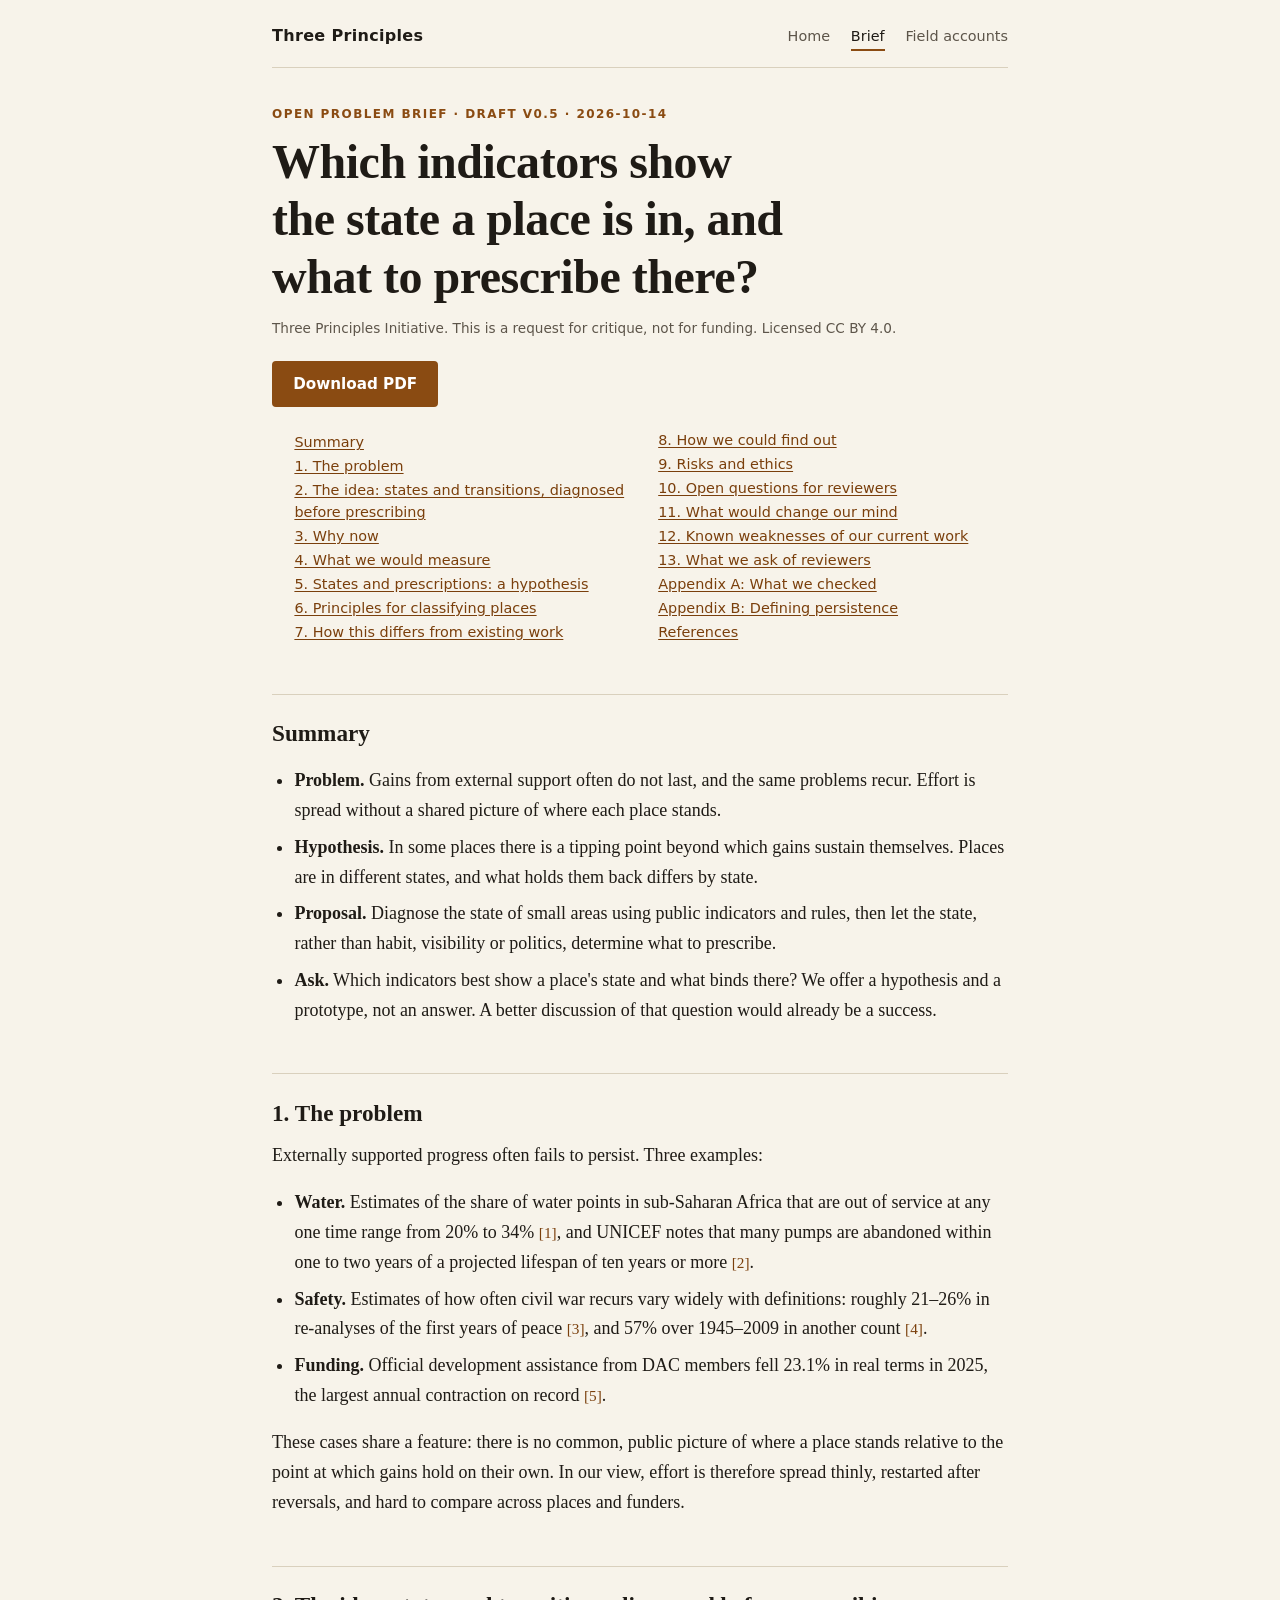
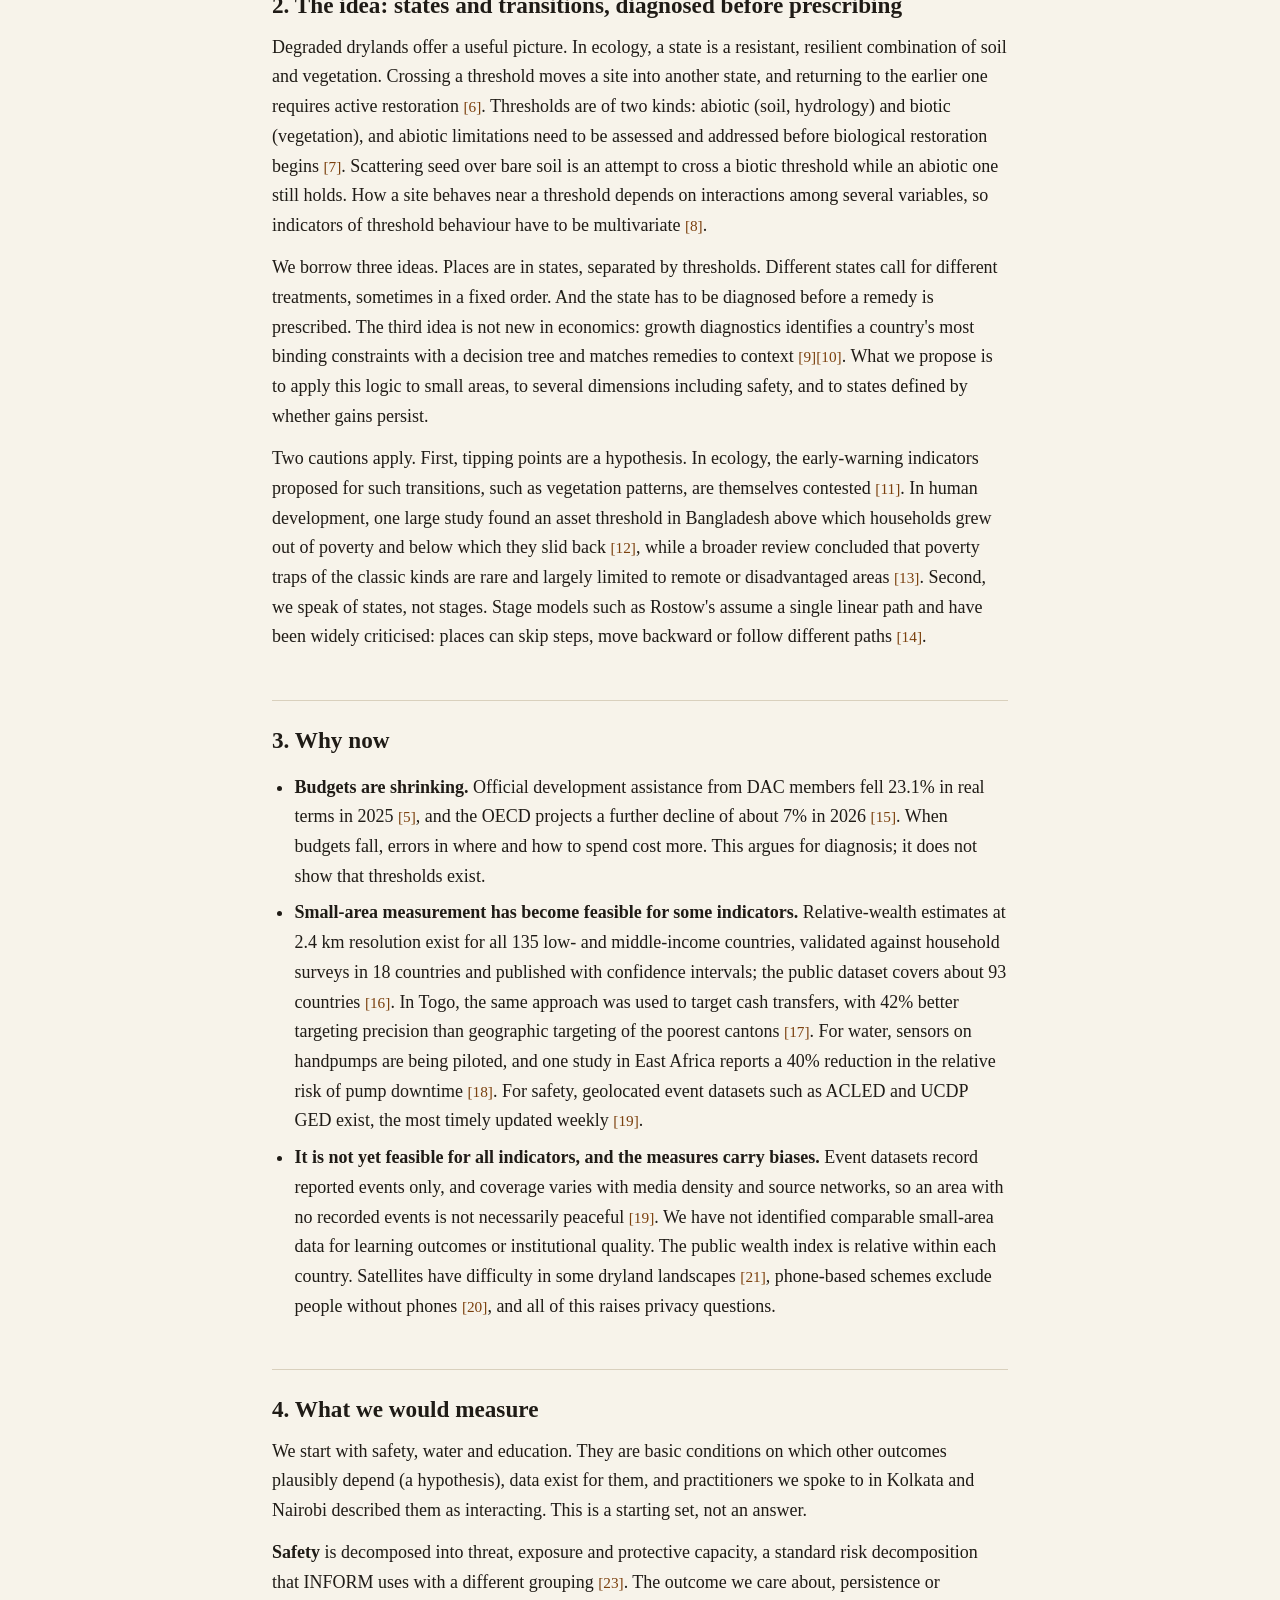
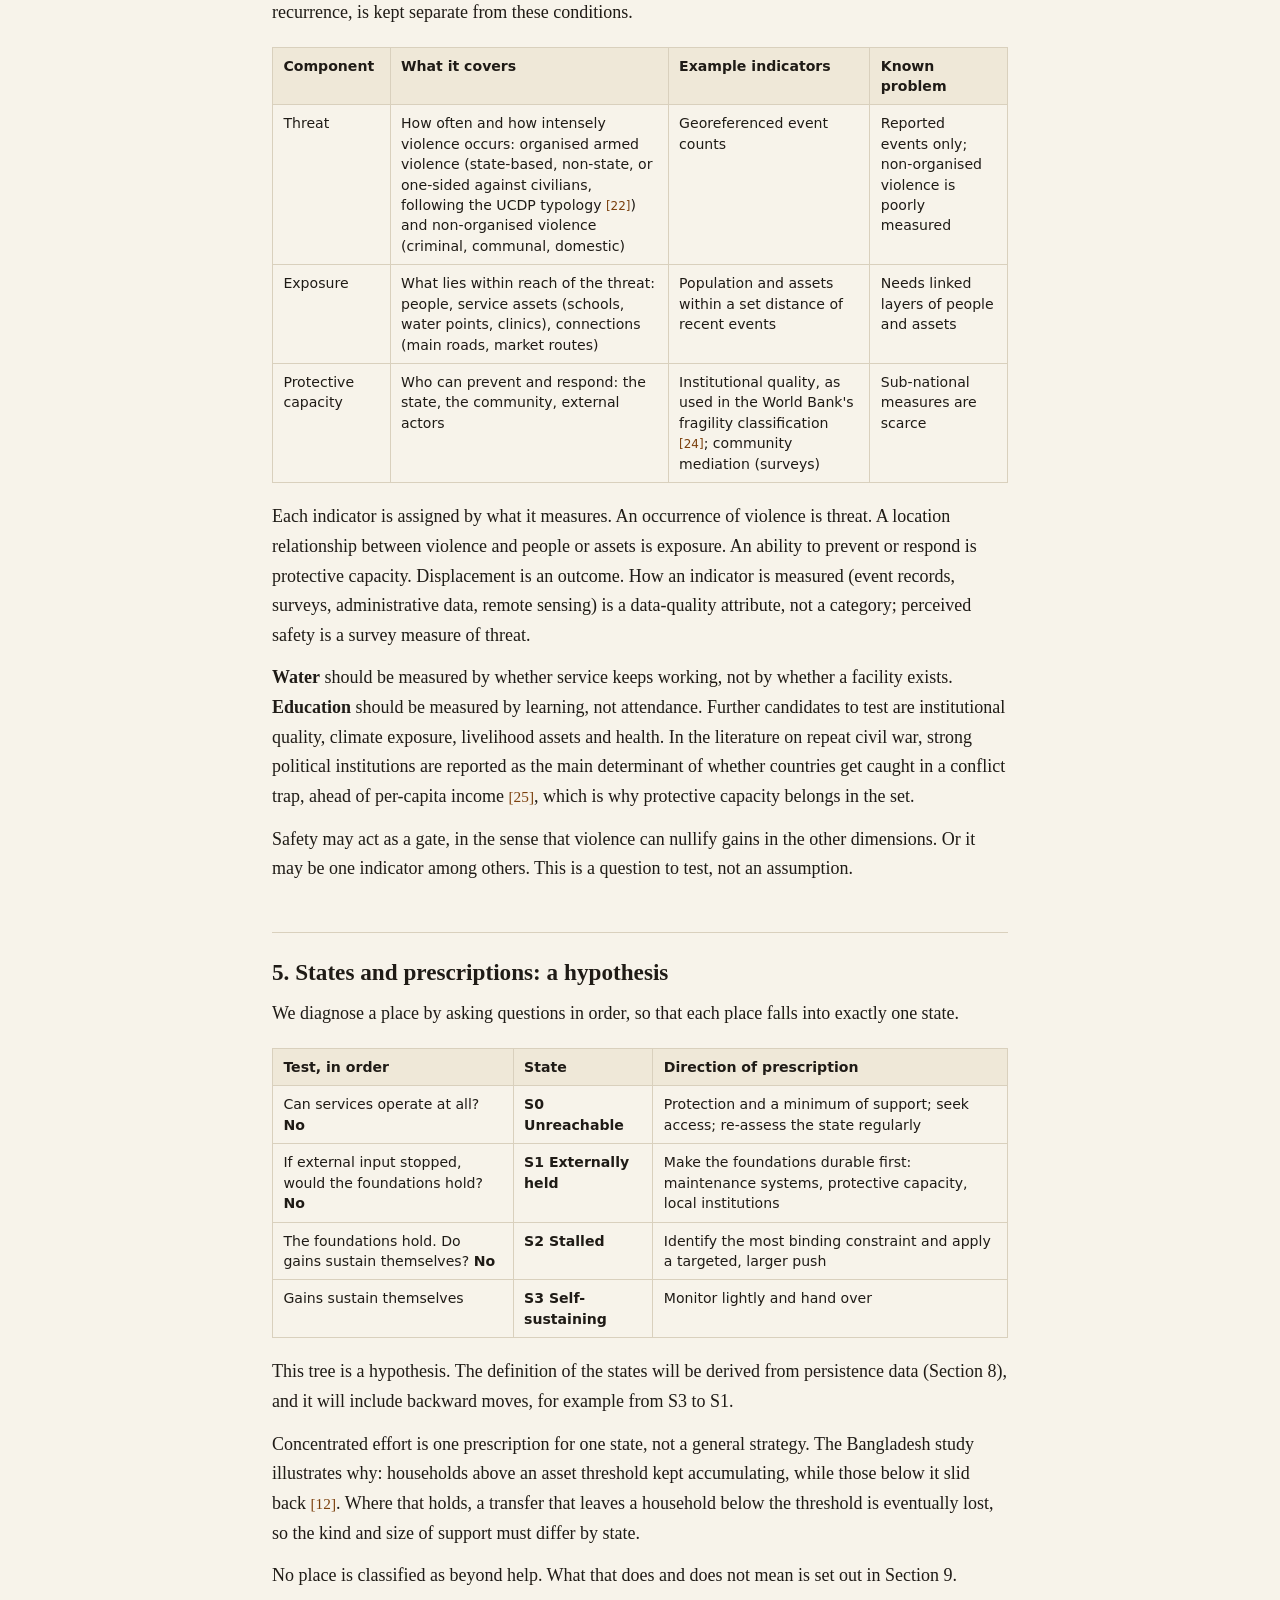
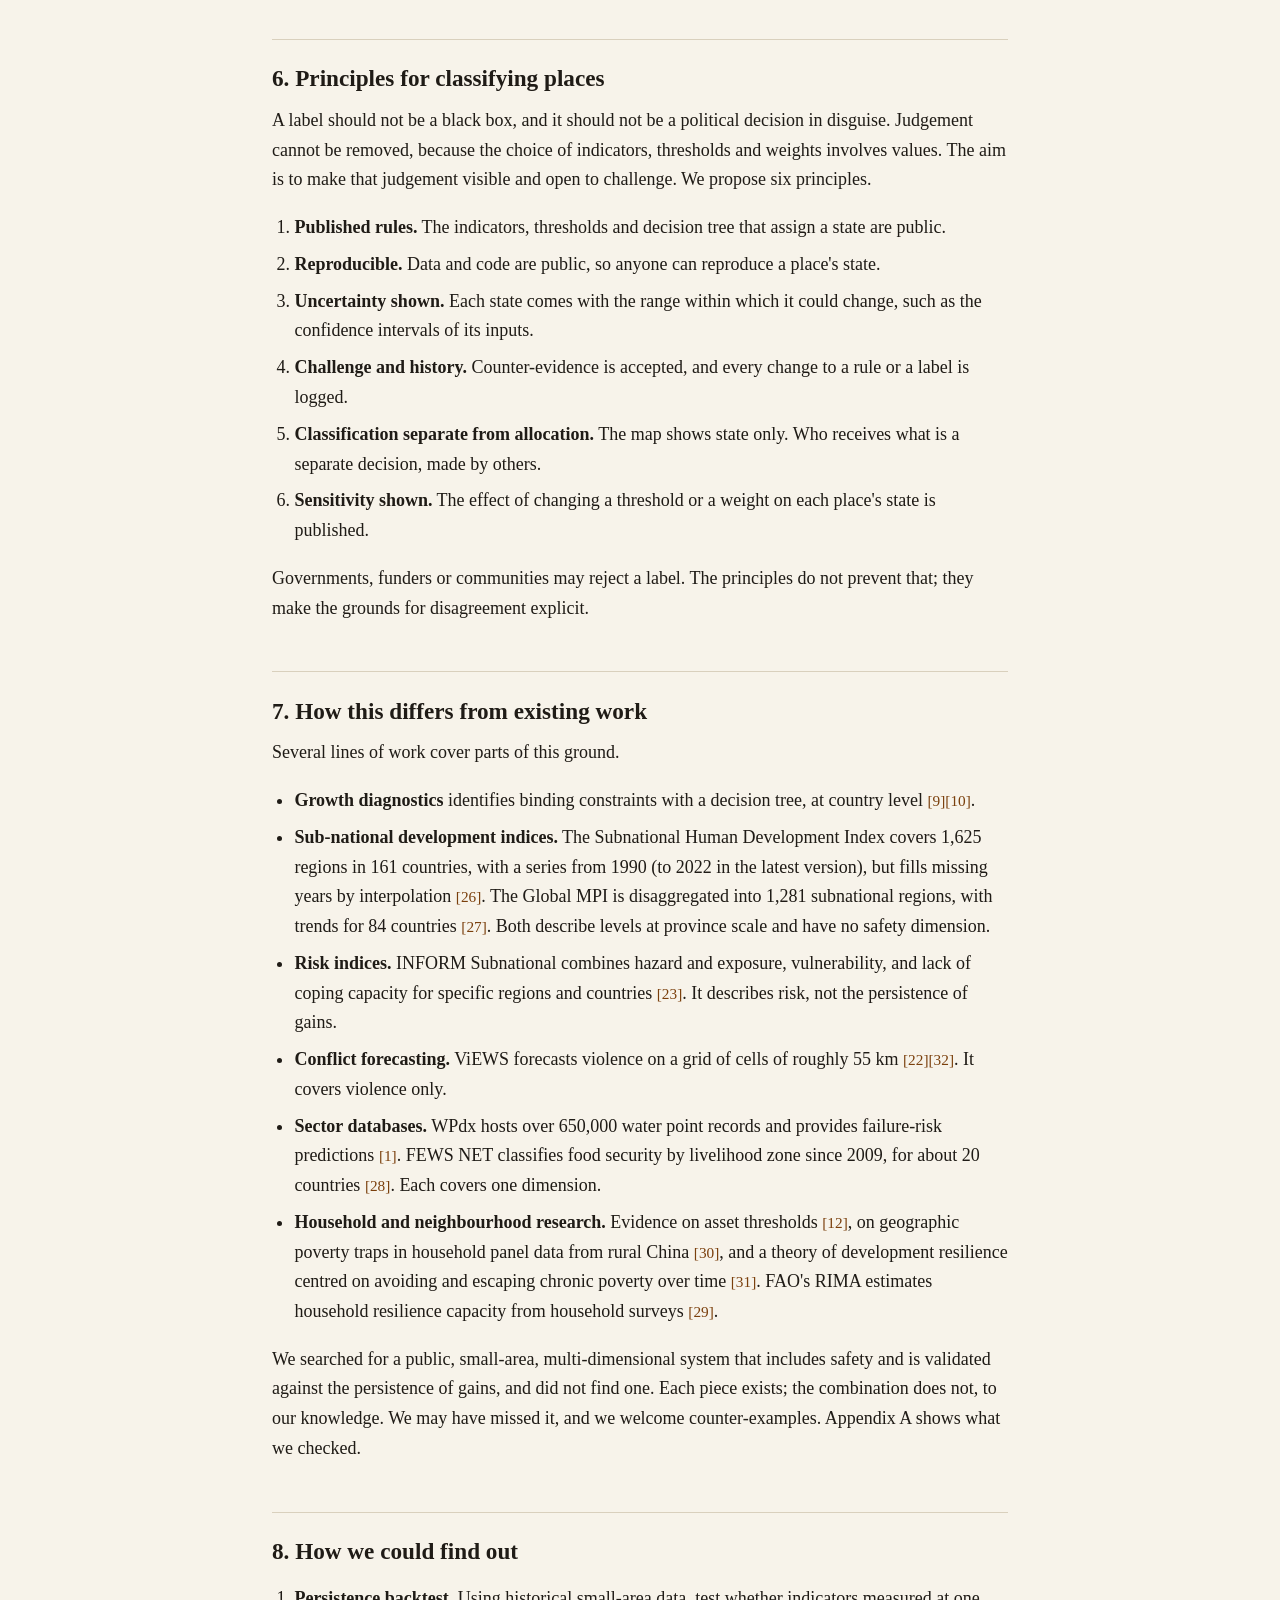
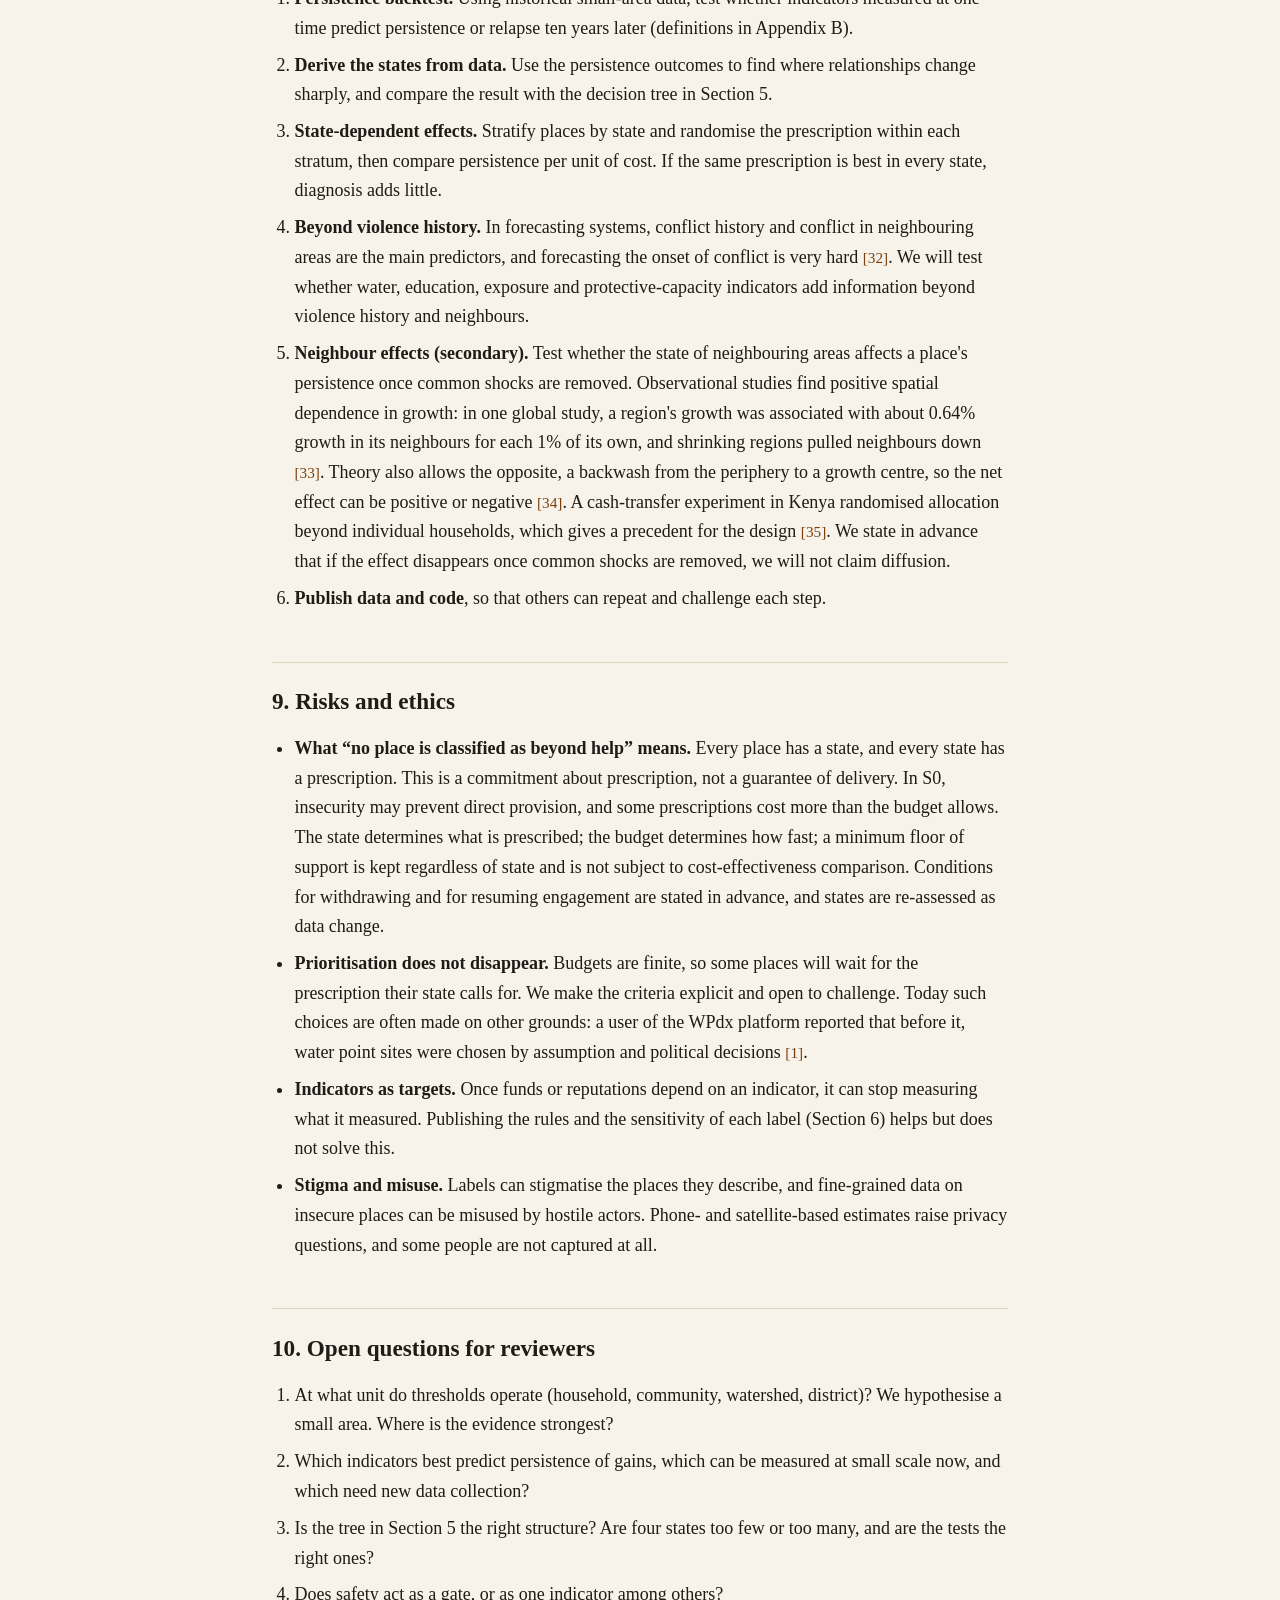
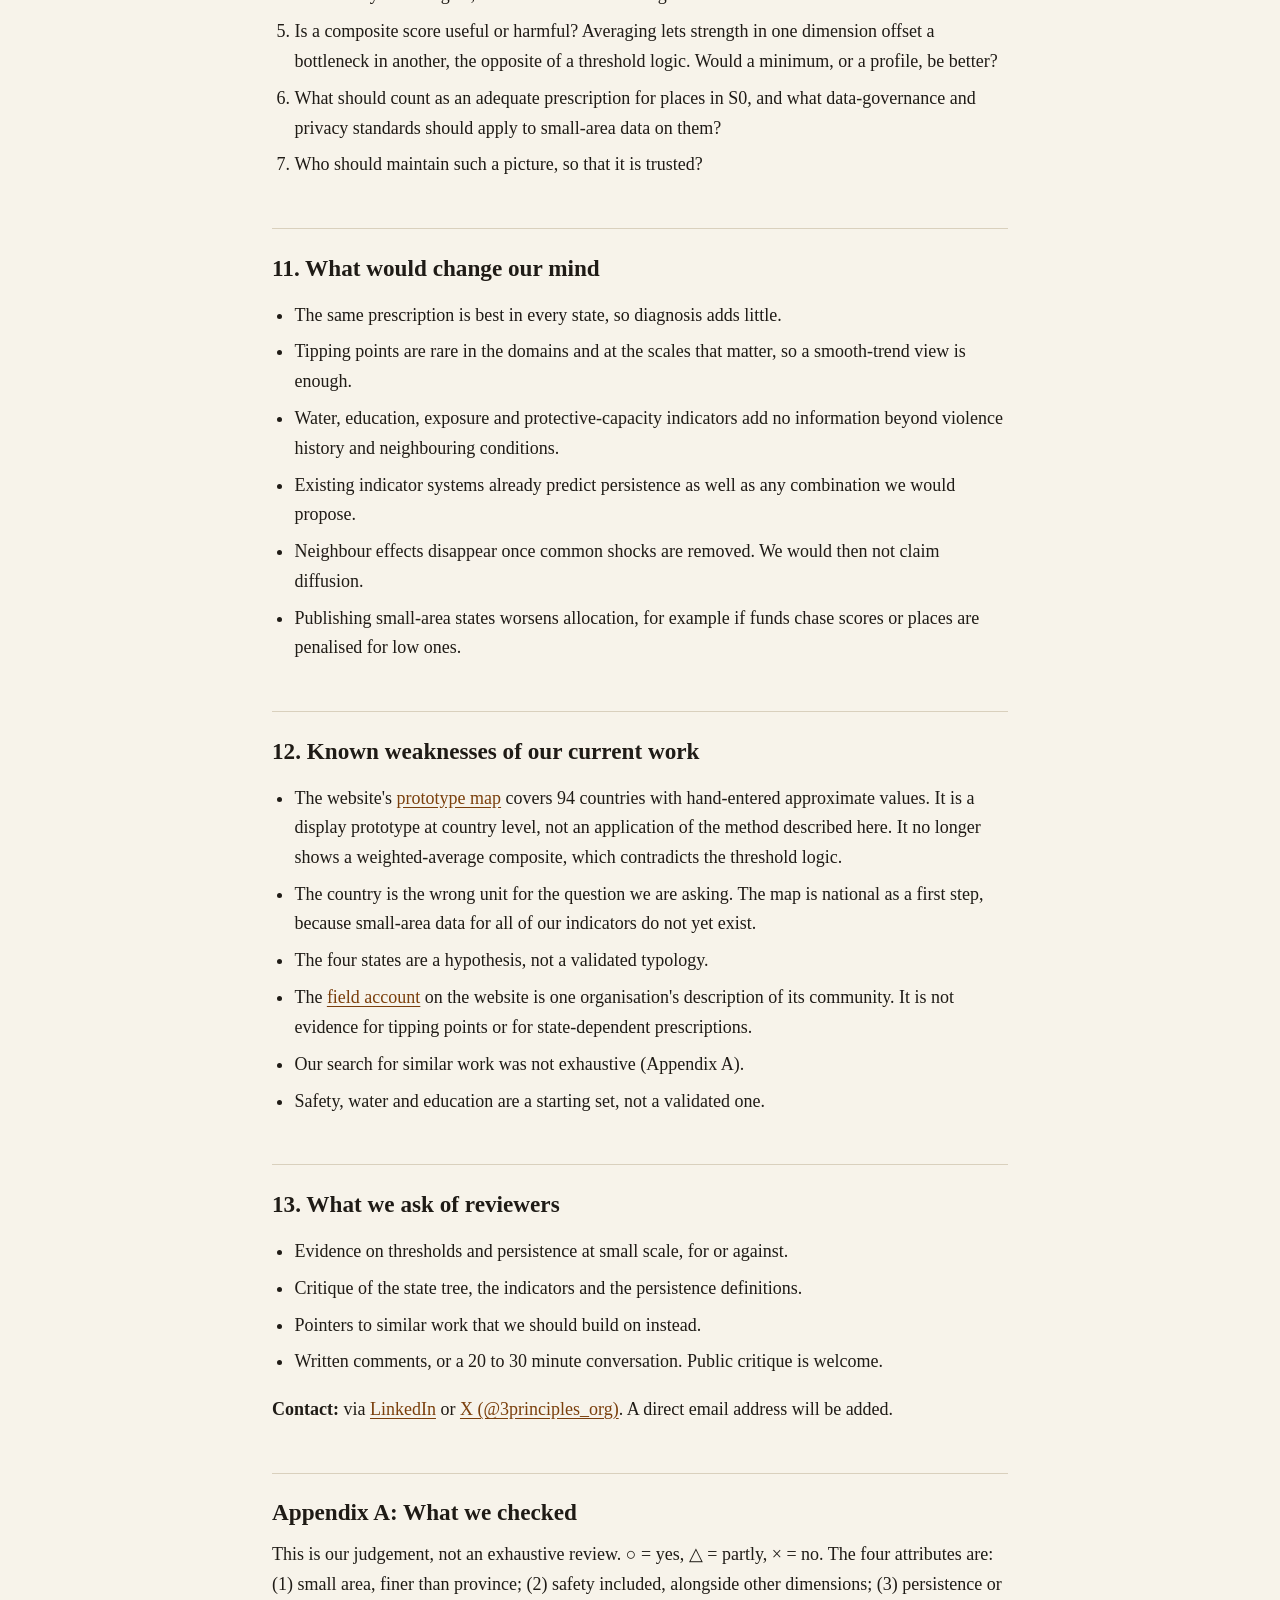
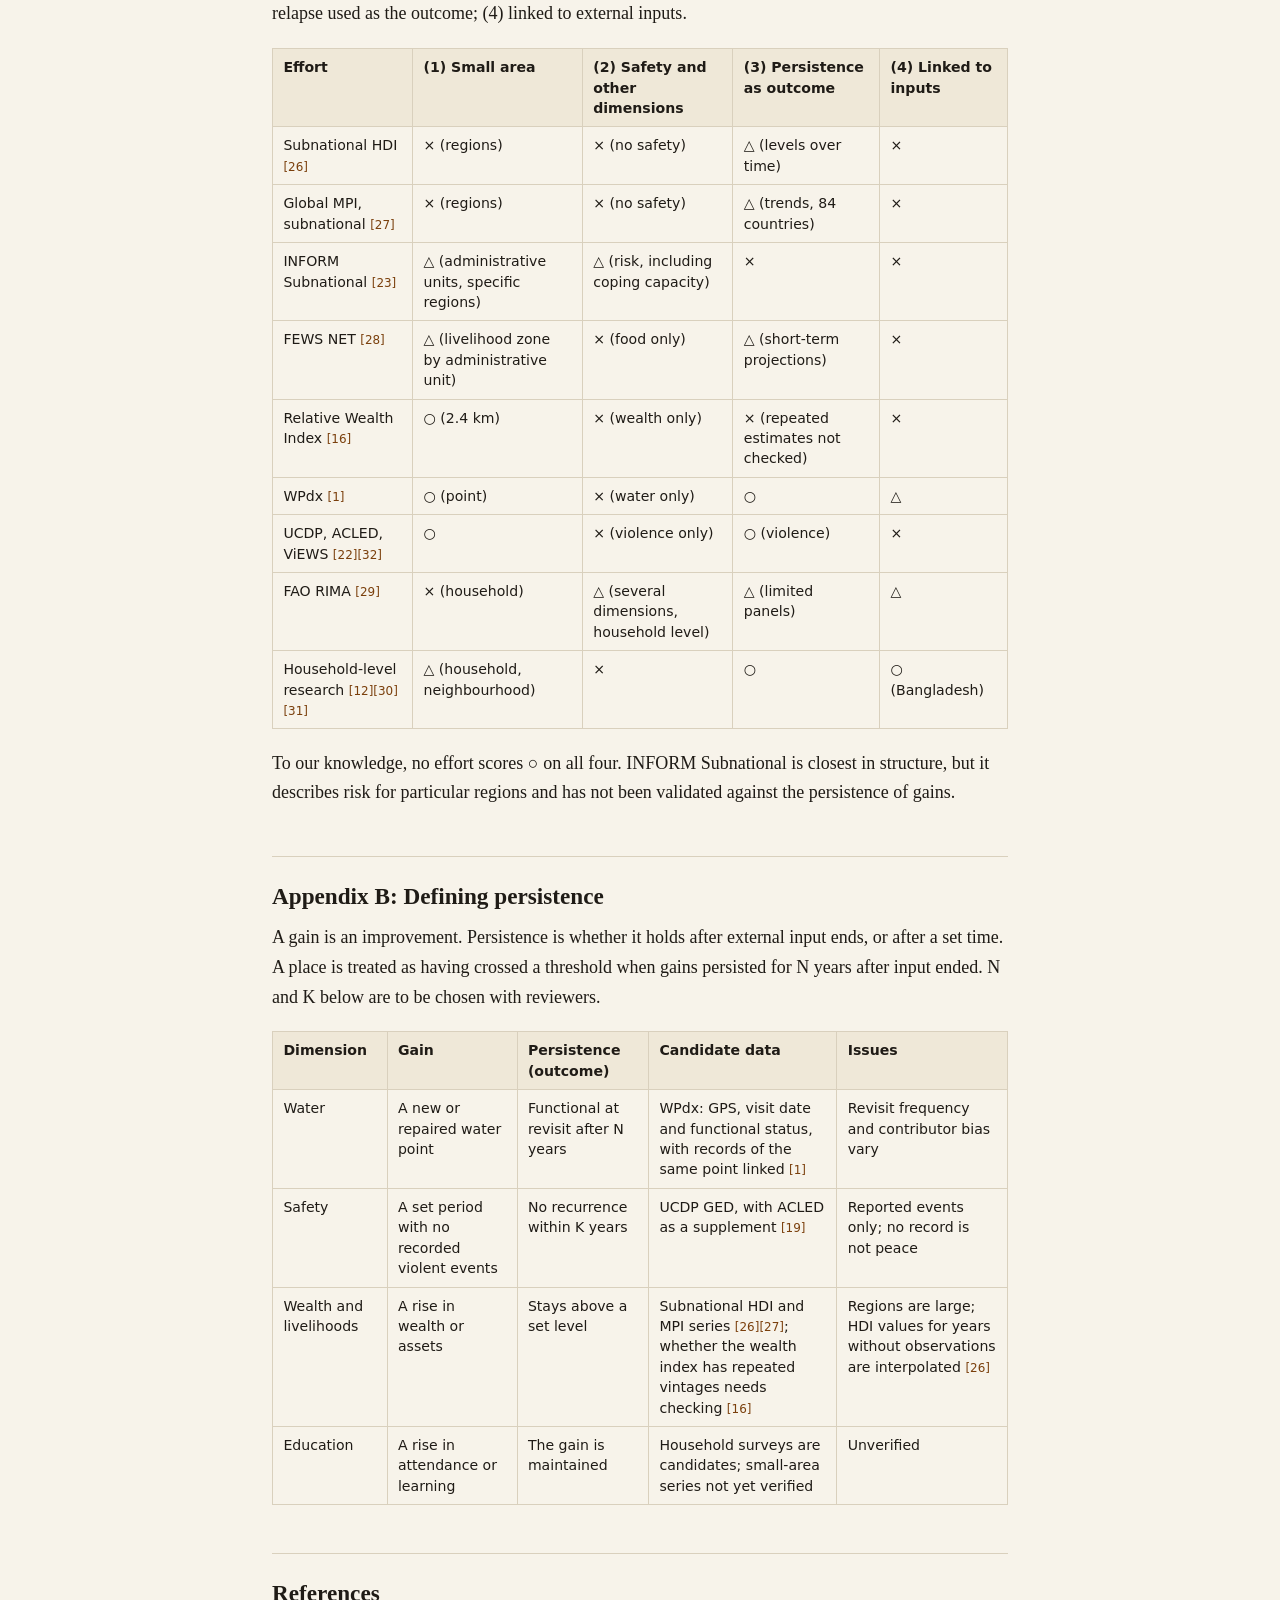
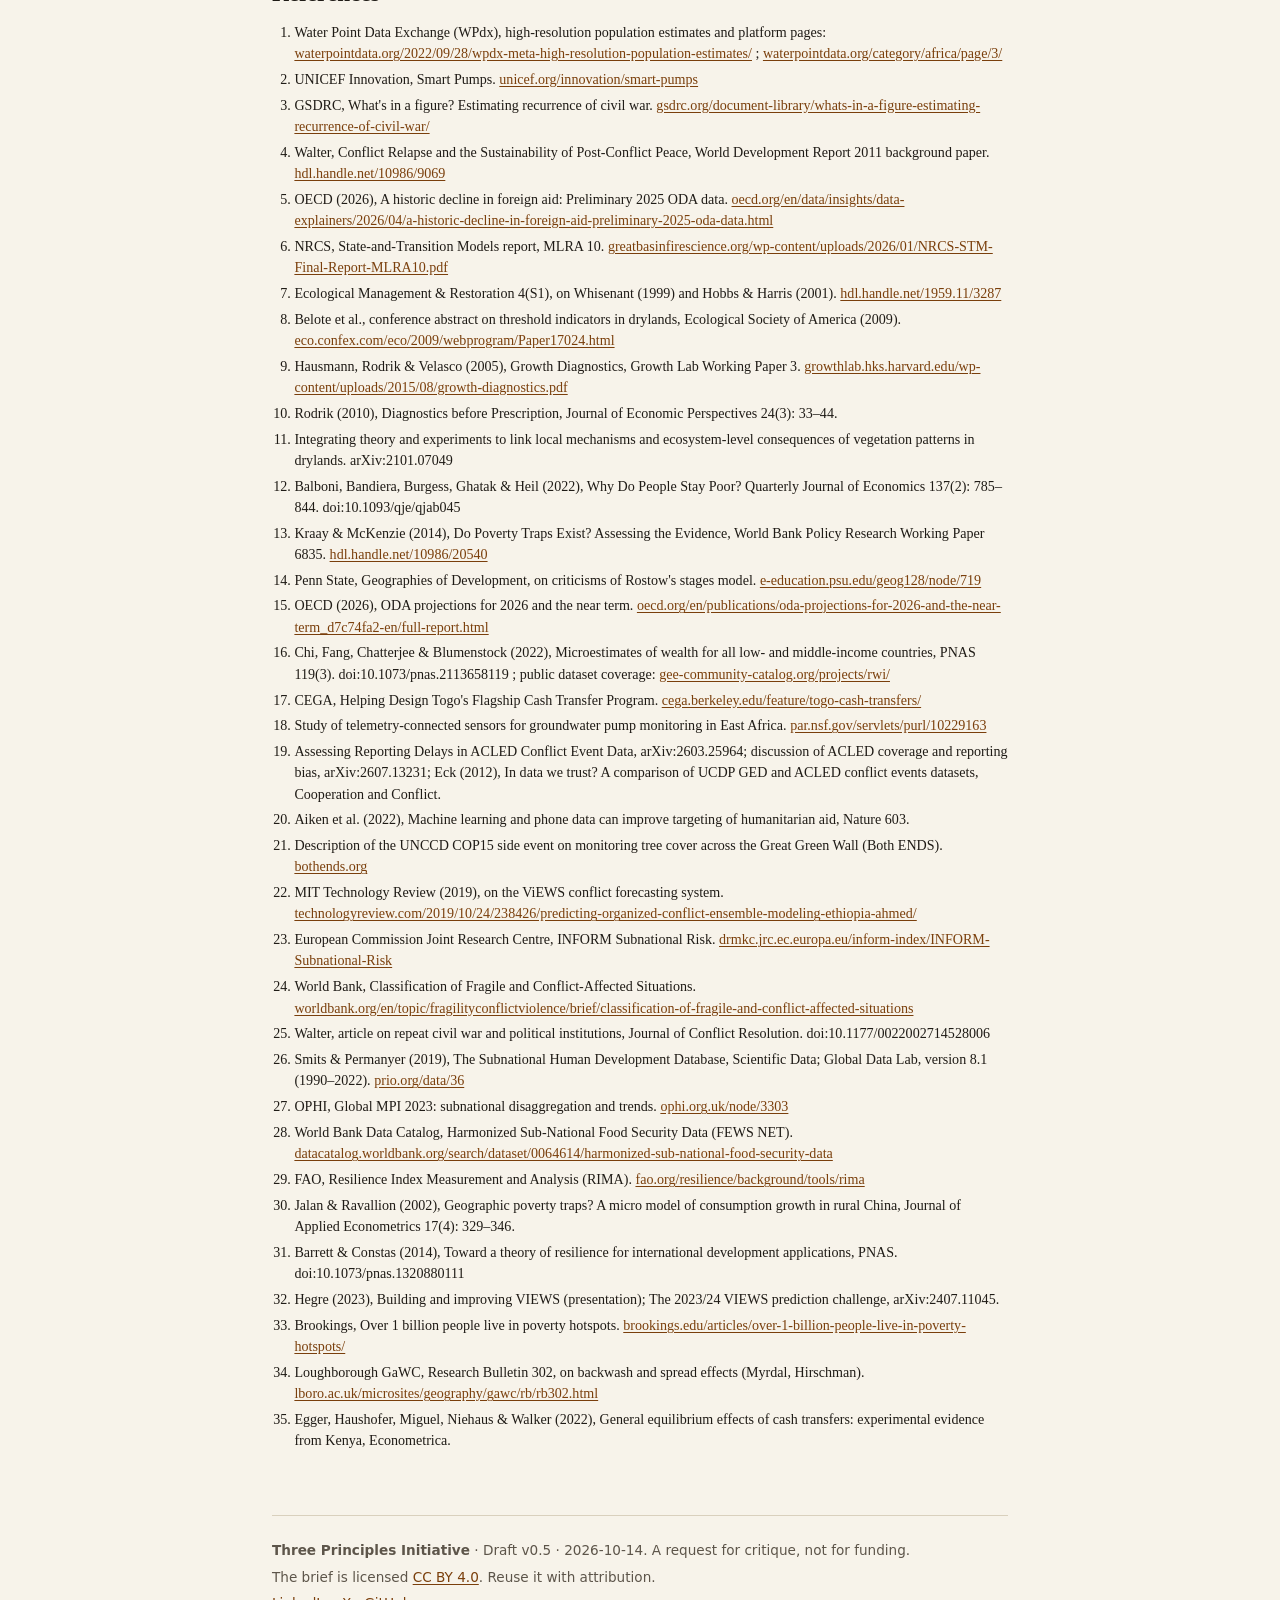
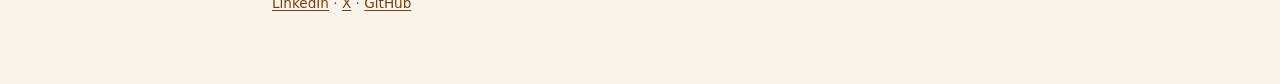
==== commit 07014634: "Rebuild site around Open Problem Brief v0.5" ====
--- a/brief.html
+++ b/brief.html
@@ -7,7 +7,7 @@
 <meta property="og:url" content="https://three-principles.org/brief.html"><meta property="og:image" content="https://three-principles.org/og-image.png">
 <meta name="twitter:card" content="summary_large_image"><meta name="twitter:site" content="@3principles_org">
 <meta name="twitter:title" content="Open Problem Brief: states of small areas"><meta name="twitter:description" content="Which indicators show the state a place is in, and what to prescribe there? Full text of the Three Principles open problem brief, draft v0.5, with references."><meta name="twitter:image" content="https://three-principles.org/og-image.png">
-<link rel="stylesheet" href="style.css"></head><body><div class="wrap brief"><header class="site"><a class="brand" href="index.html">Three Principles</a><nav aria-label="Main"><a href="index.html">Home</a><a href="brief.html" aria-current="page">Brief</a><a href="evidence.html">Field accounts</a><a href="prototype.html">Prototype map</a></nav></header><p class="eyebrow" style="margin-top:2.4rem">Open Problem Brief · Draft v0.5 · 2026-10-14</p>
+<link rel="stylesheet" href="style.css"></head><body><div class="wrap brief"><header class="site"><a class="brand" href="index.html">Three Principles</a><nav aria-label="Main"><a href="index.html">Home</a><a href="brief.html" aria-current="page">Brief</a><a href="evidence.html">Field accounts</a></nav></header><p class="eyebrow" style="margin-top:2.4rem">Open Problem Brief · Draft v0.5 · 2026-10-14</p>
 <h1 style="margin-top:.6rem">Which indicators show the state a place is in, and what to prescribe there?</h1>
 <p class="meta">Three Principles Initiative. This is a request for critique, not for funding. Licensed CC BY 4.0.</p>
 <div class="btns noprint"><a class="btn" href="brief.pdf">Download PDF</a></div>
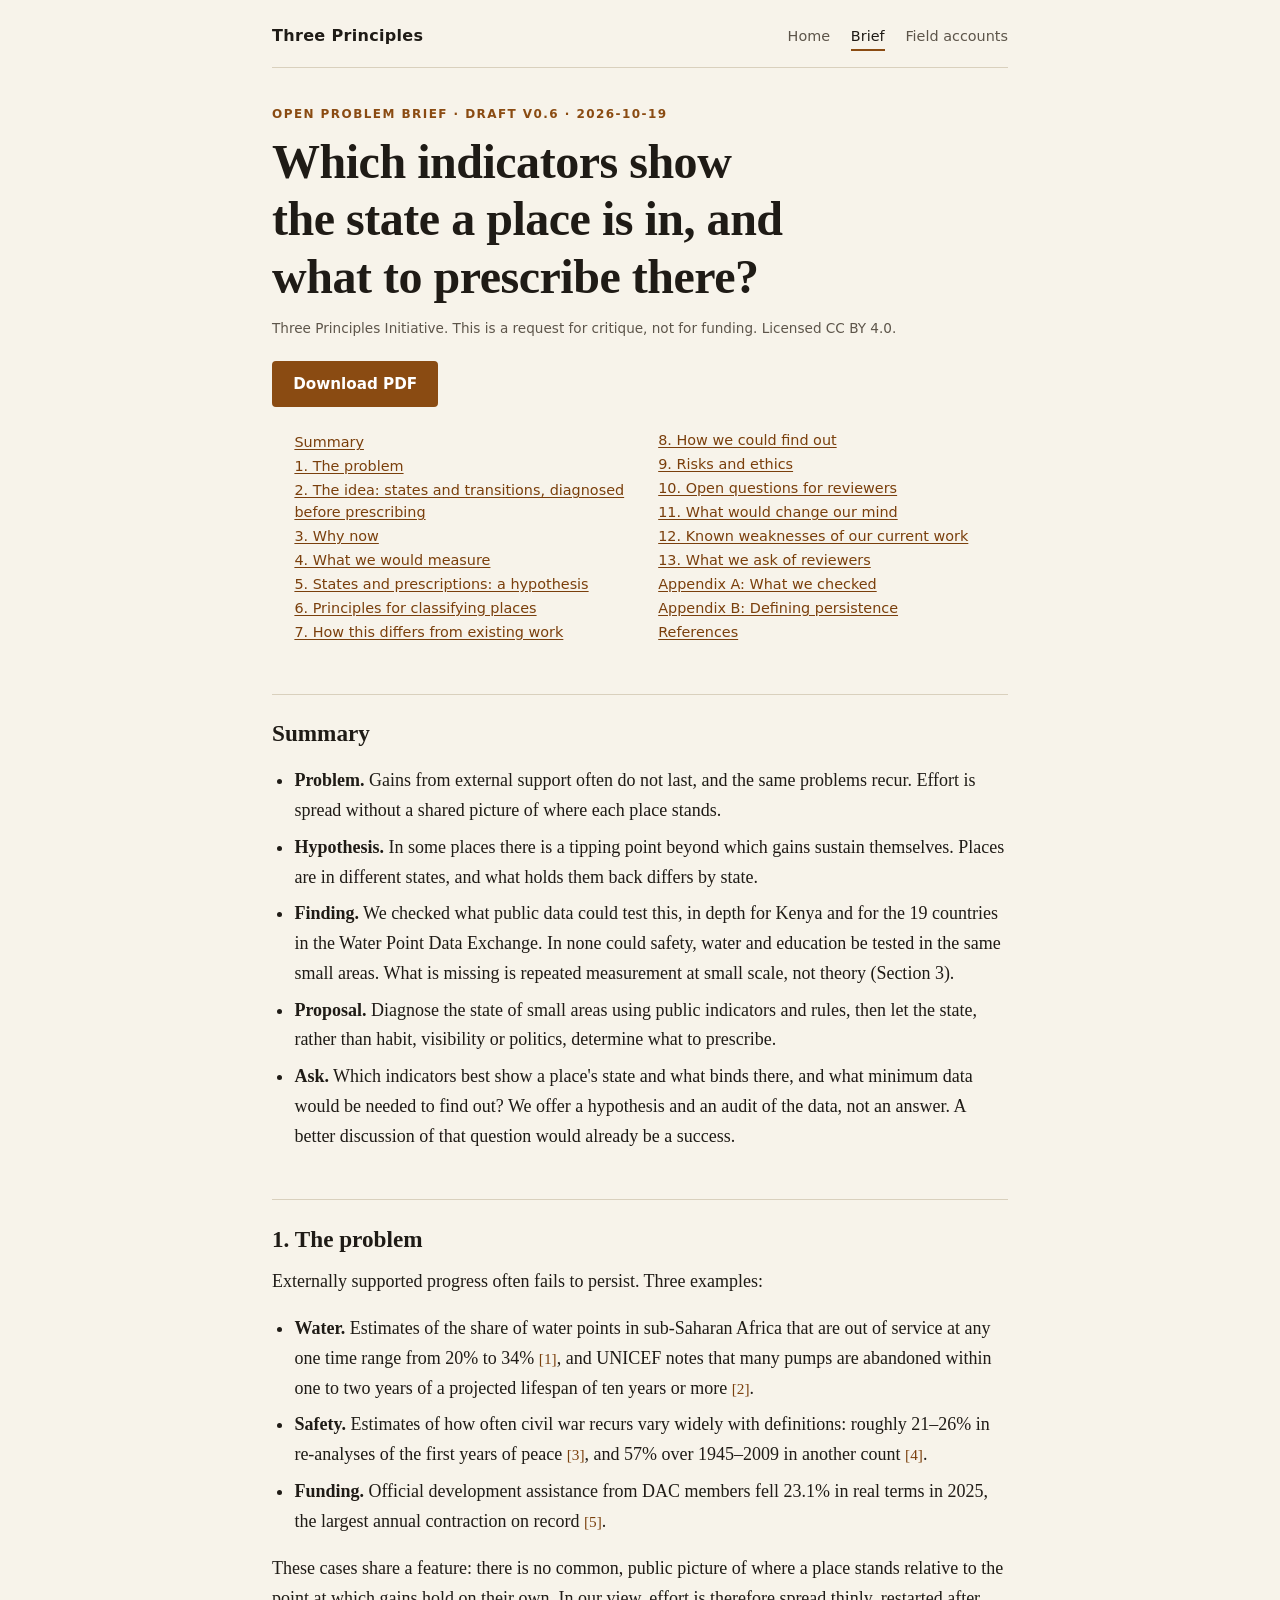
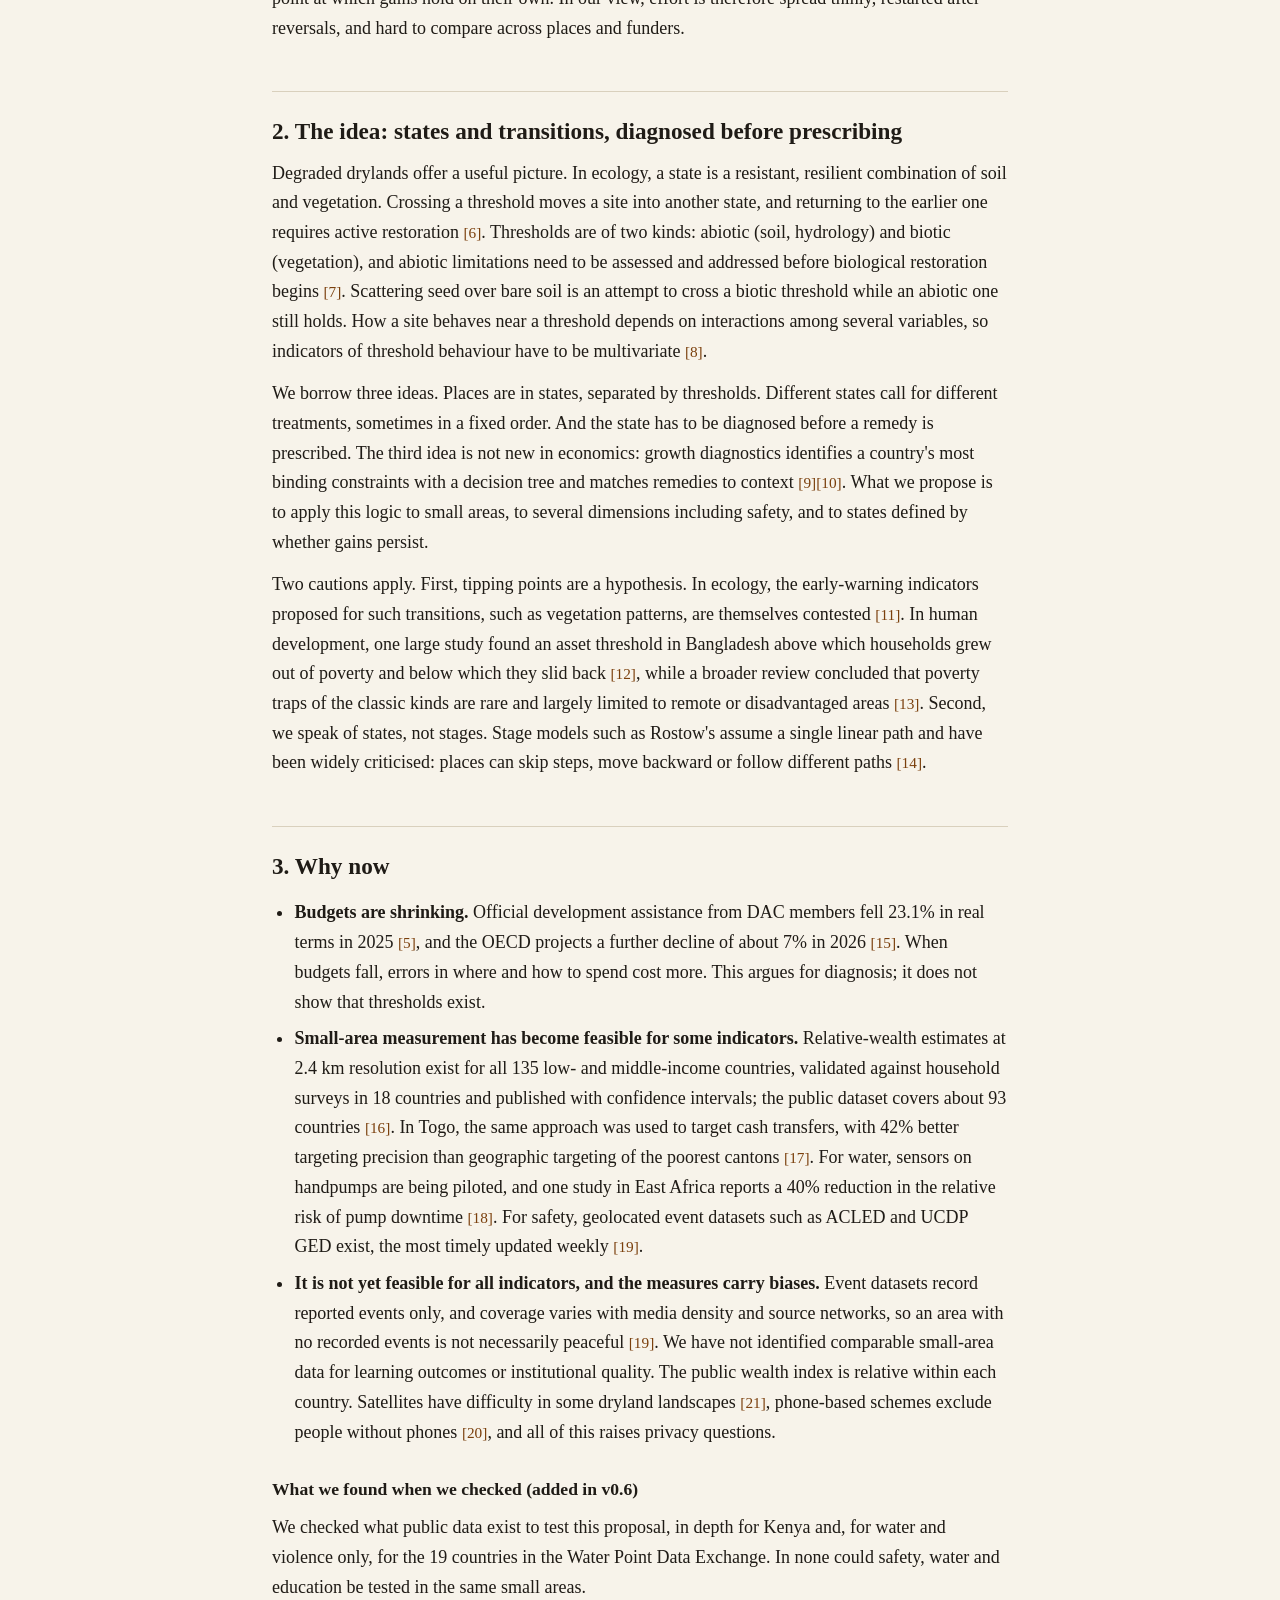
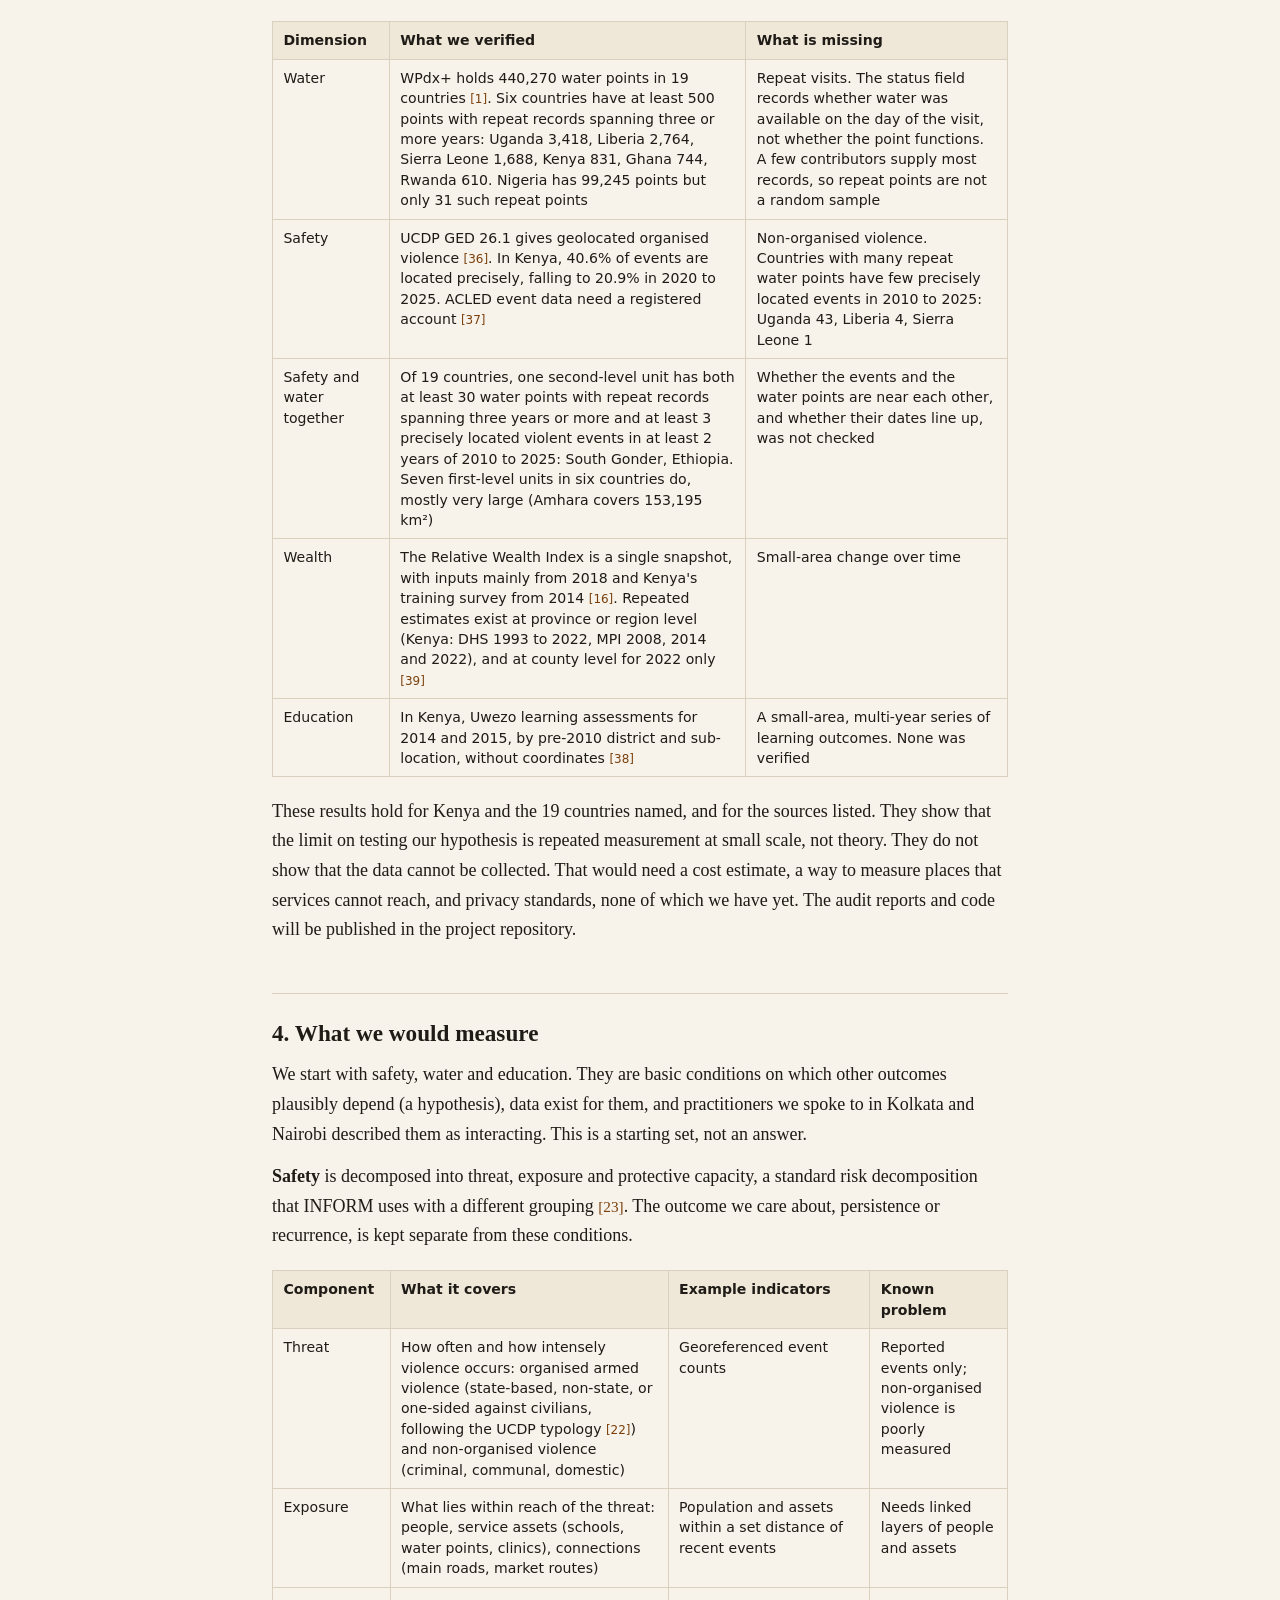
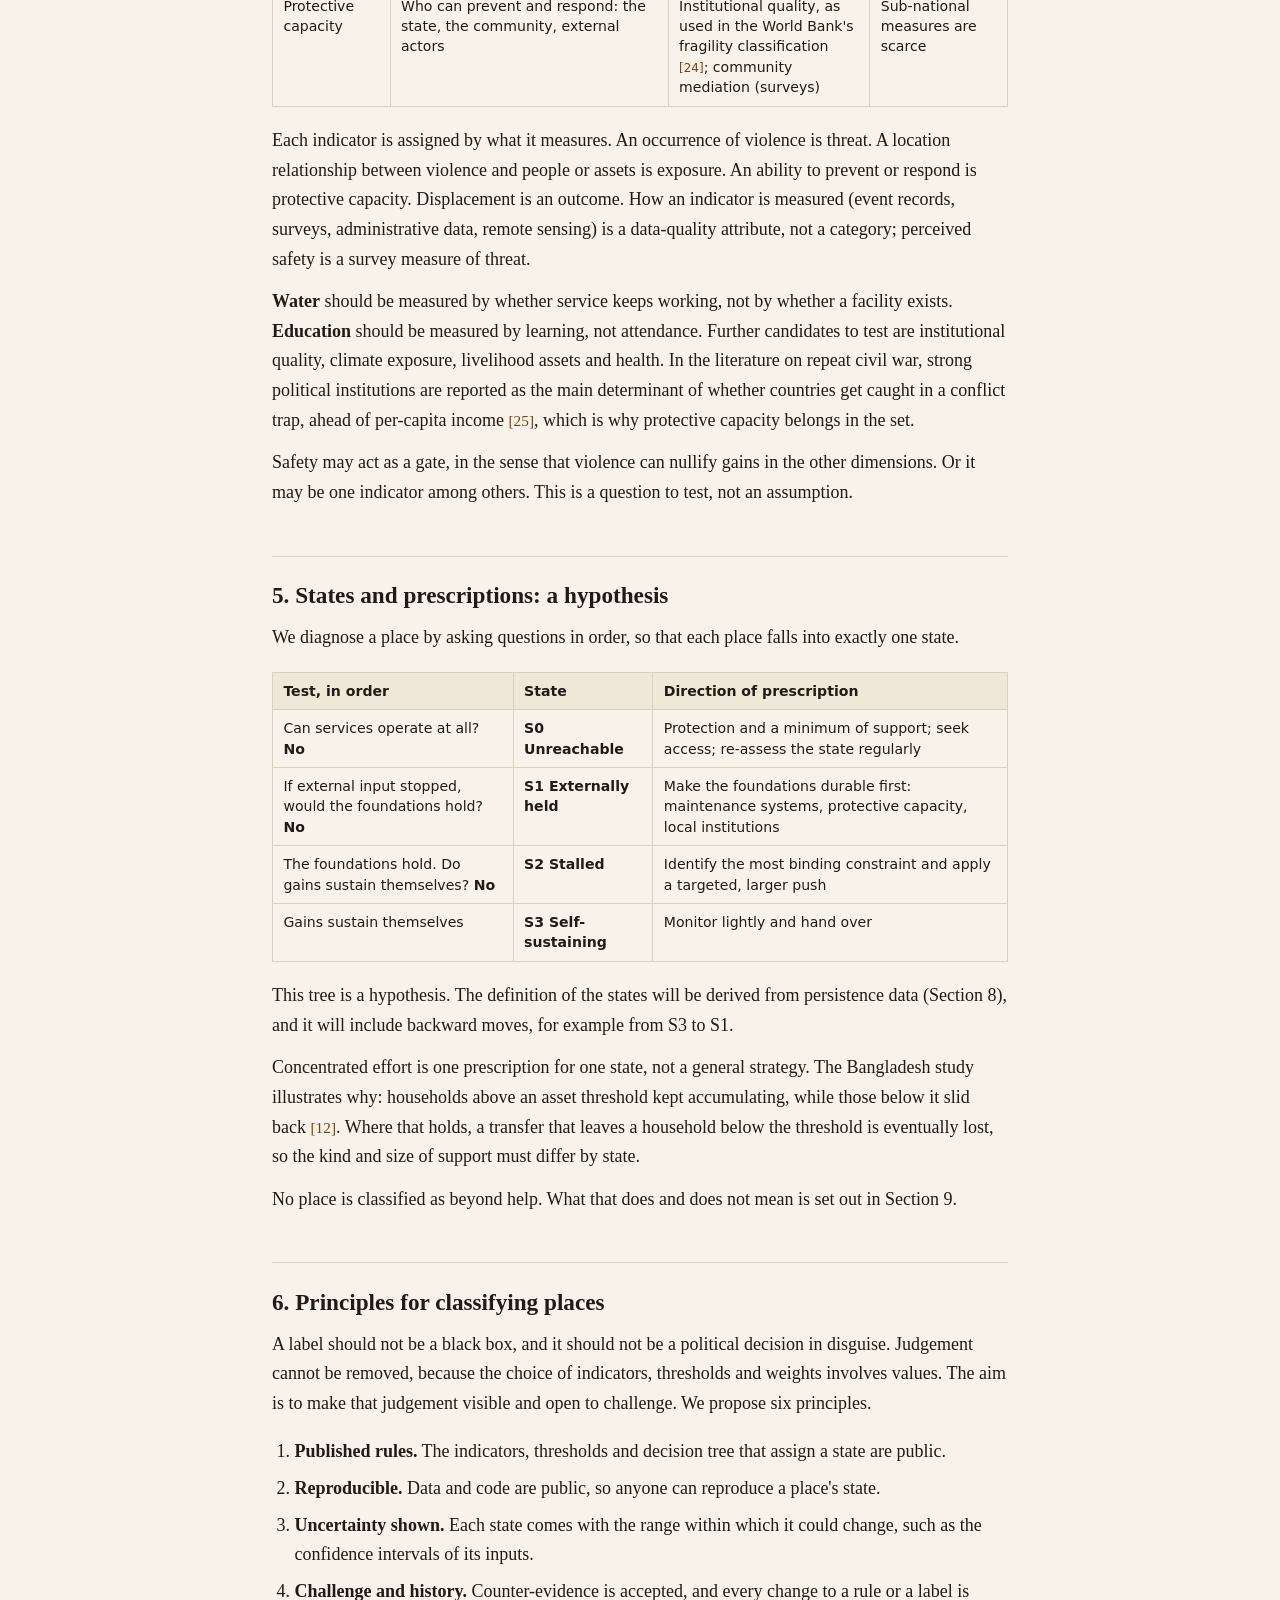
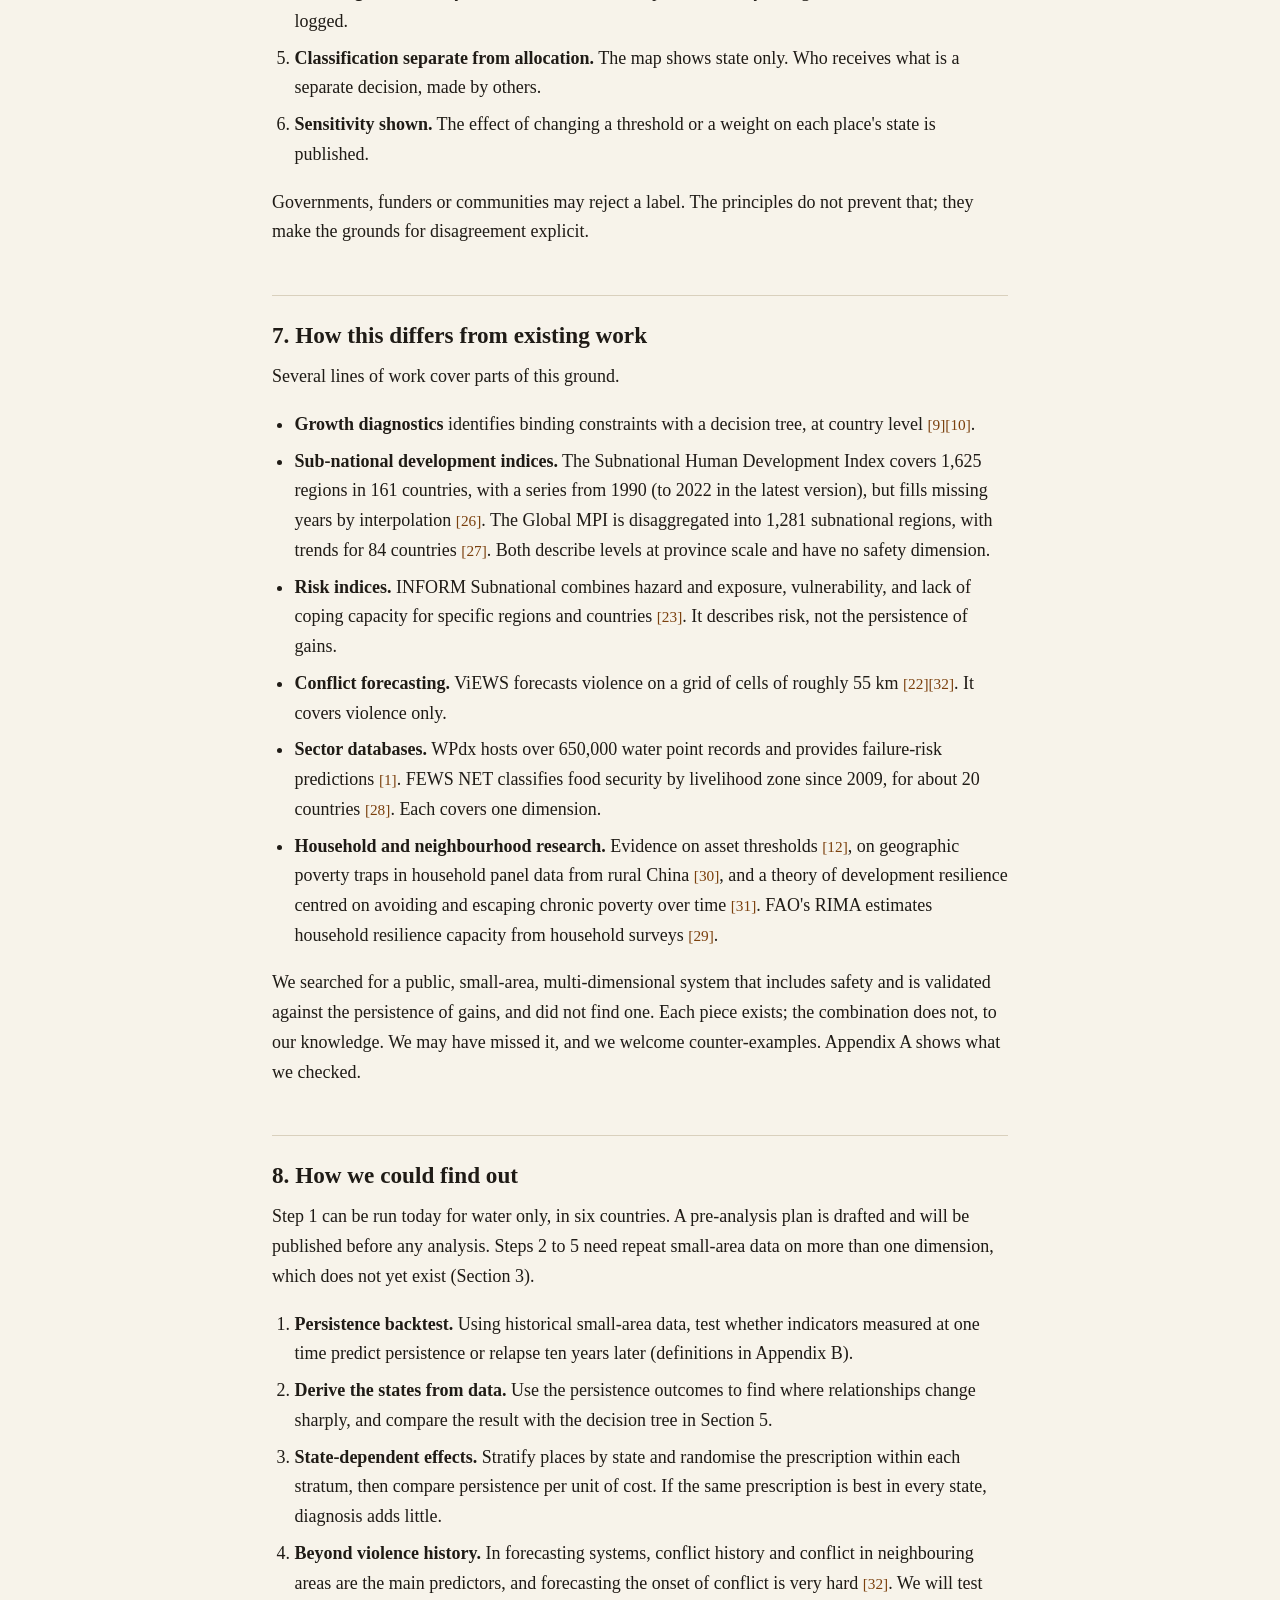
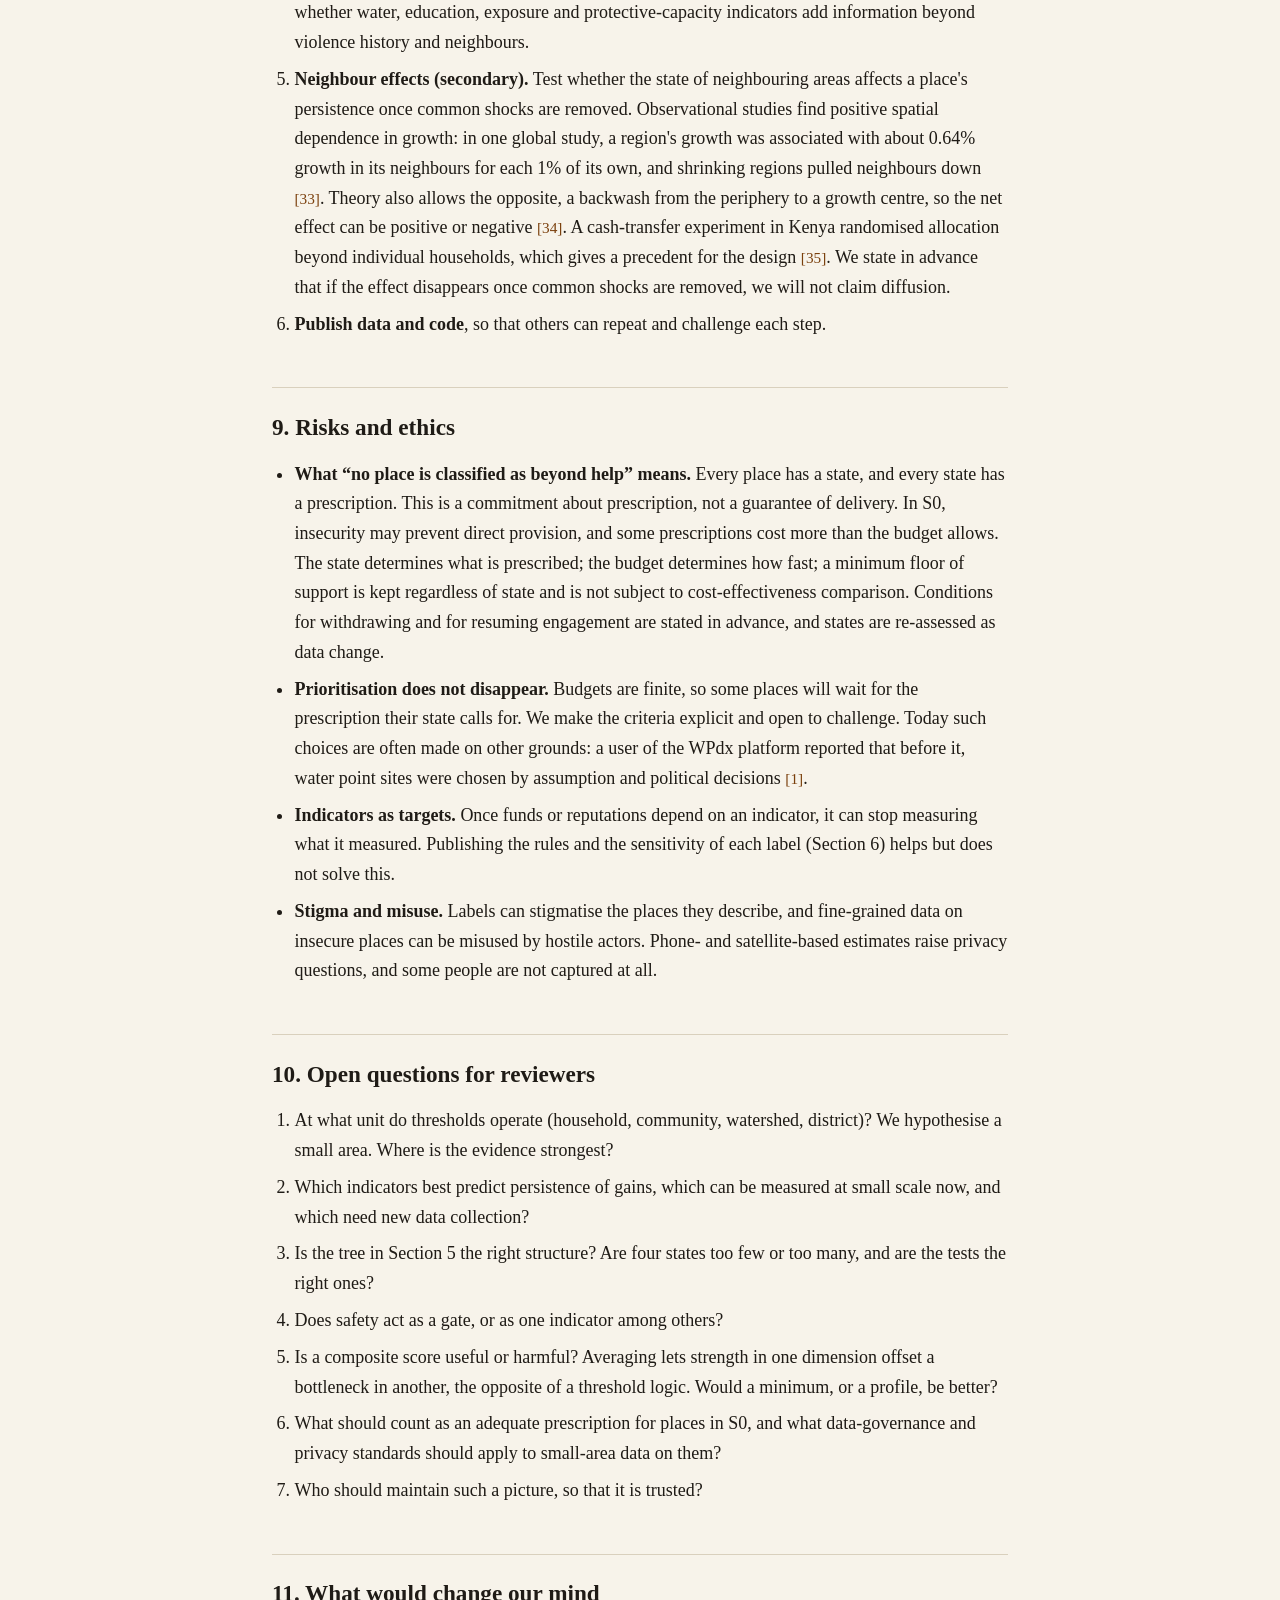
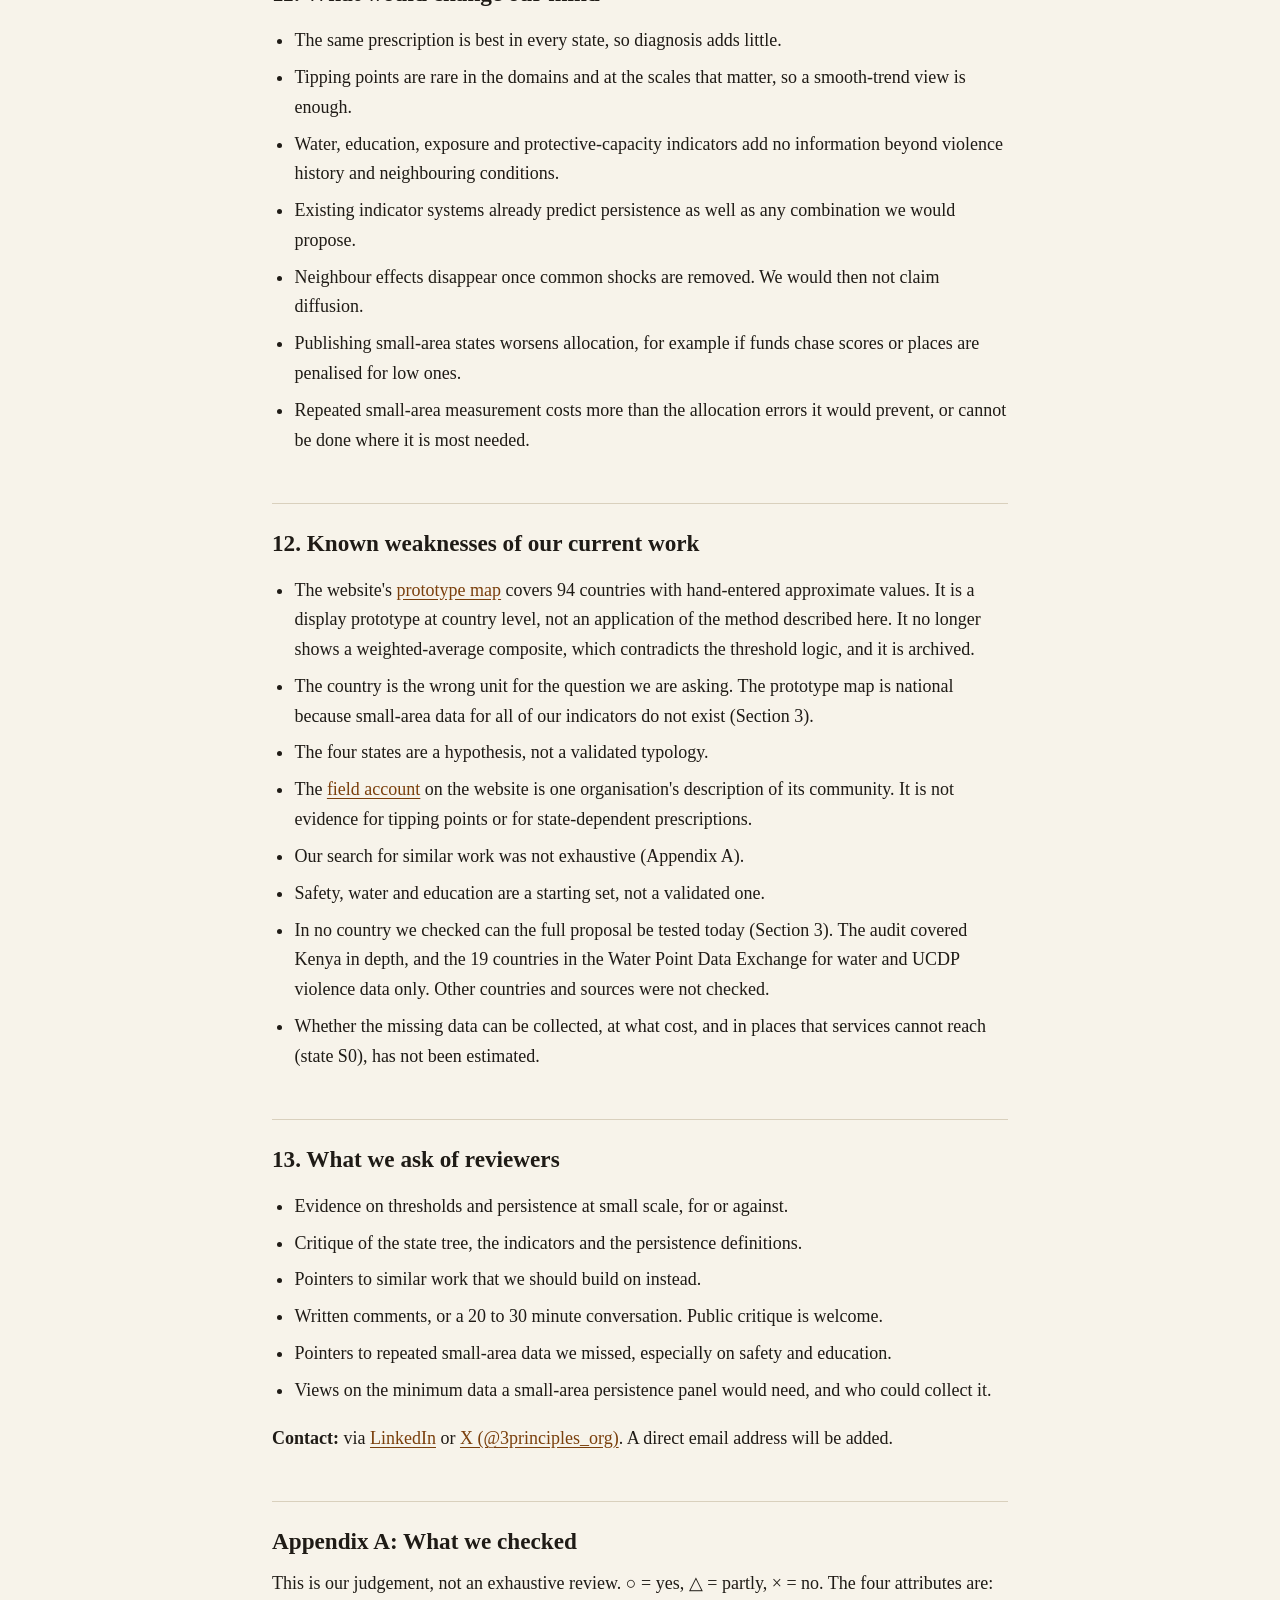
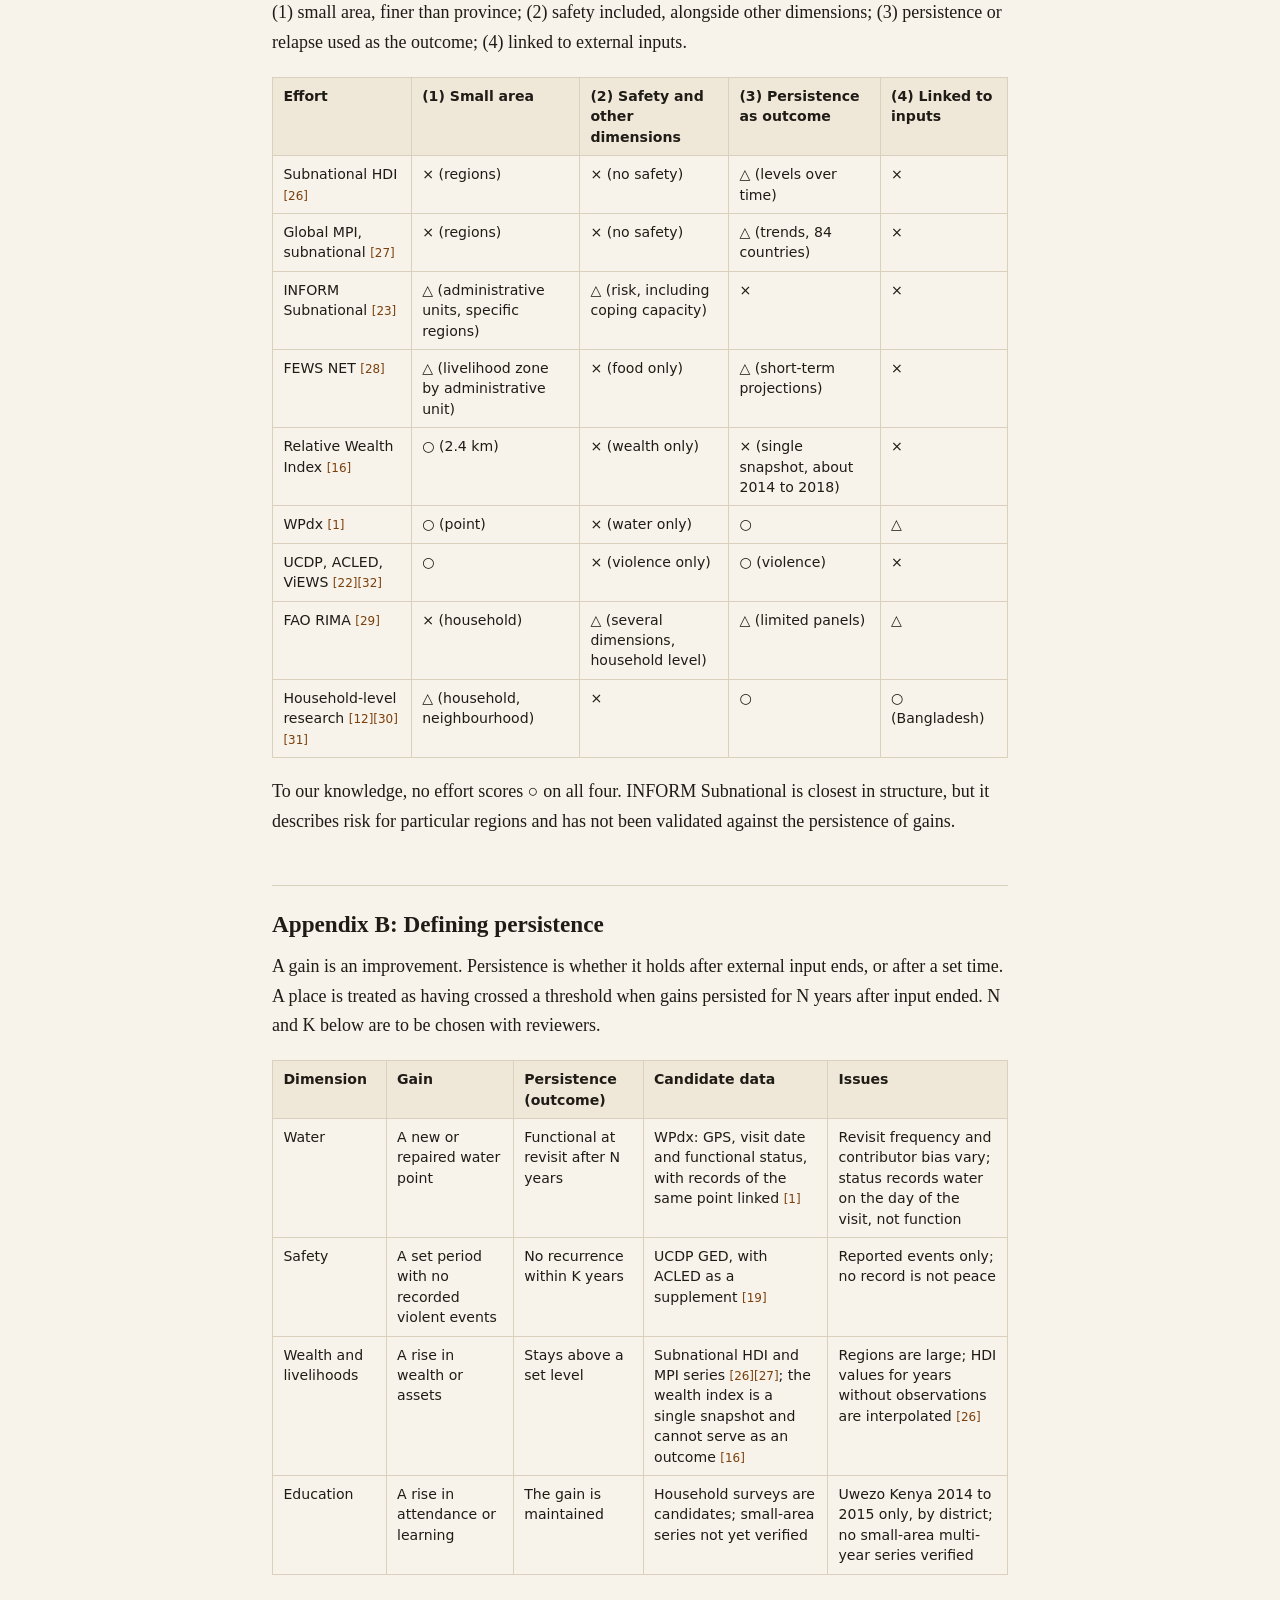
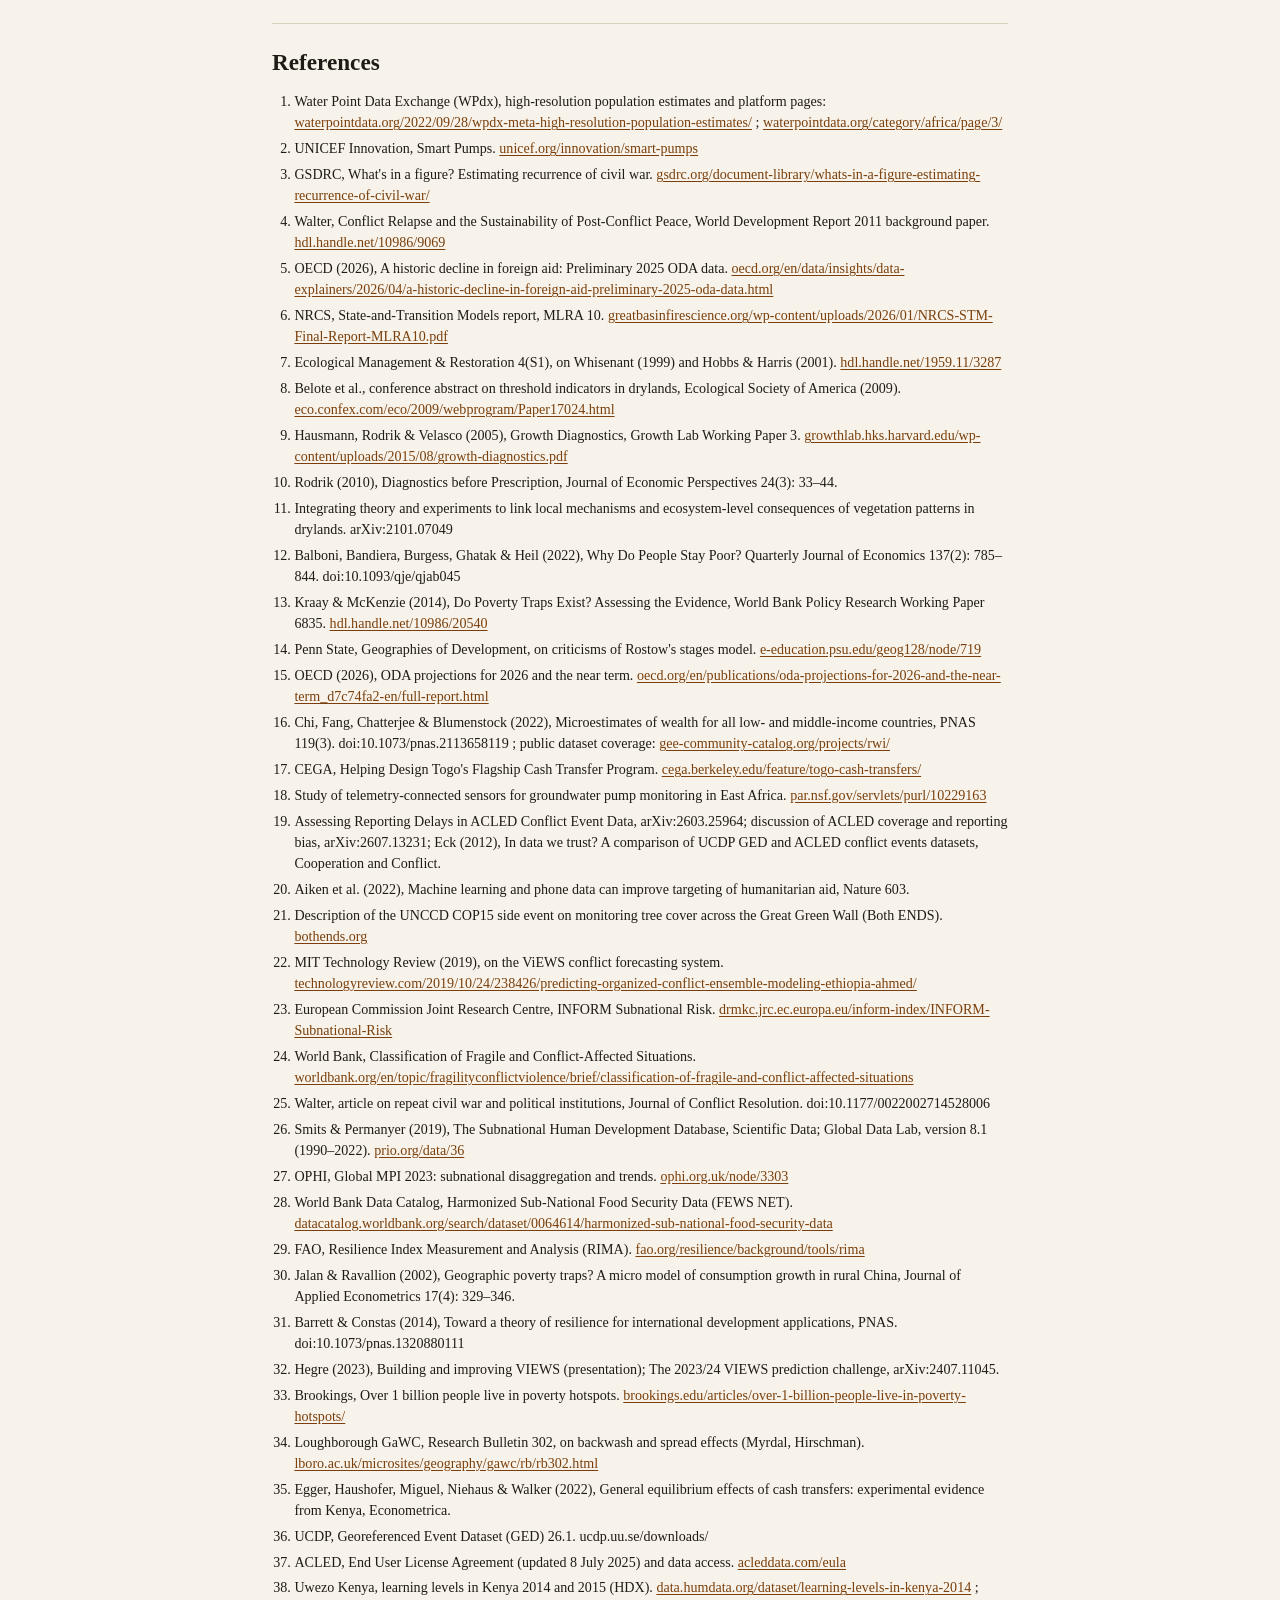
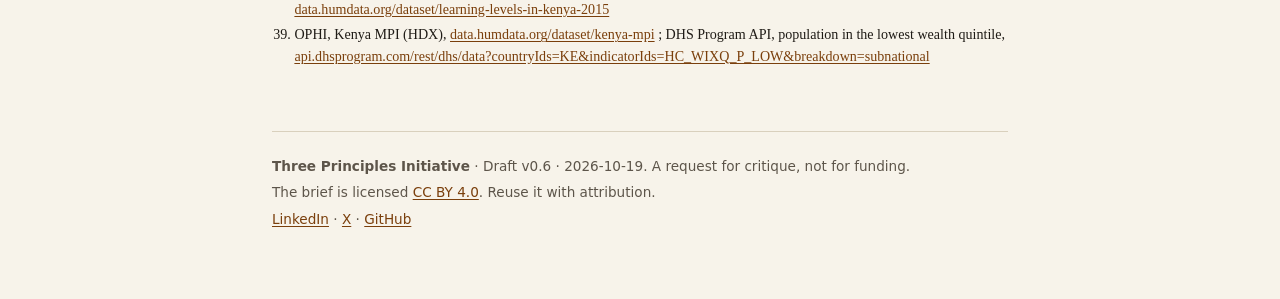
==== commit 2beed53e: "Rebuild site around Open Problem Brief v0.6" ====
--- a/brief.html
+++ b/brief.html
@@ -1,19 +1,19 @@
 <!doctype html>
 <html lang="en"><head><meta charset="utf-8"><meta name="viewport" content="width=device-width,initial-scale=1,viewport-fit=cover">
 <title>Open Problem Brief: states of small areas</title>
-<meta name="description" content="Which indicators show the state a place is in, and what to prescribe there? Full text of the Three Principles open problem brief, draft v0.5, with references.">
+<meta name="description" content="Which indicators show the state a place is in, and what to prescribe there? Full text of the Three Principles open problem brief, draft v0.6, with references.">
 <meta property="og:type" content="website"><meta property="og:site_name" content="Three Principles">
-<meta property="og:title" content="Open Problem Brief: states of small areas"><meta property="og:description" content="Which indicators show the state a place is in, and what to prescribe there? Full text of the Three Principles open problem brief, draft v0.5, with references.">
+<meta property="og:title" content="Open Problem Brief: states of small areas"><meta property="og:description" content="Which indicators show the state a place is in, and what to prescribe there? Full text of the Three Principles open problem brief, draft v0.6, with references.">
 <meta property="og:url" content="https://three-principles.org/brief.html"><meta property="og:image" content="https://three-principles.org/og-image.png">
 <meta name="twitter:card" content="summary_large_image"><meta name="twitter:site" content="@3principles_org">
-<meta name="twitter:title" content="Open Problem Brief: states of small areas"><meta name="twitter:description" content="Which indicators show the state a place is in, and what to prescribe there? Full text of the Three Principles open problem brief, draft v0.5, with references."><meta name="twitter:image" content="https://three-principles.org/og-image.png">
-<link rel="stylesheet" href="style.css"></head><body><div class="wrap brief"><header class="site"><a class="brand" href="index.html">Three Principles</a><nav aria-label="Main"><a href="index.html">Home</a><a href="brief.html" aria-current="page">Brief</a><a href="evidence.html">Field accounts</a></nav></header><p class="eyebrow" style="margin-top:2.4rem">Open Problem Brief · Draft v0.5 · 2026-10-14</p>
+<meta name="twitter:title" content="Open Problem Brief: states of small areas"><meta name="twitter:description" content="Which indicators show the state a place is in, and what to prescribe there? Full text of the Three Principles open problem brief, draft v0.6, with references."><meta name="twitter:image" content="https://three-principles.org/og-image.png">
+<link rel="stylesheet" href="style.css"></head><body><div class="wrap brief"><header class="site"><a class="brand" href="index.html">Three Principles</a><nav aria-label="Main"><a href="index.html">Home</a><a href="brief.html" aria-current="page">Brief</a><a href="evidence.html">Field accounts</a></nav></header><p class="eyebrow" style="margin-top:2.4rem">Open Problem Brief · Draft v0.6 · 2026-10-19</p>
 <h1 style="margin-top:.6rem">Which indicators show the state a place is in, and what to prescribe there?</h1>
 <p class="meta">Three Principles Initiative. This is a request for critique, not for funding. Licensed CC BY 4.0.</p>
 <div class="btns noprint"><a class="btn" href="brief.pdf">Download PDF</a></div>
 <ul class="toc noprint"><li><a href="#summary">Summary</a></li><li><a href="#1-the-problem">1. The problem</a></li><li><a href="#2-the-idea-states-and-transitions-diagno">2. The idea: states and transitions, diagnosed before prescribing</a></li><li><a href="#3-why-now">3. Why now</a></li><li><a href="#4-what-we-would-measure">4. What we would measure</a></li><li><a href="#5-states-and-prescriptions-a-hypothesis">5. States and prescriptions: a hypothesis</a></li><li><a href="#6-principles-for-classifying-places">6. Principles for classifying places</a></li><li><a href="#7-how-this-differs-from-existing-work">7. How this differs from existing work</a></li><li><a href="#8-how-we-could-find-out">8. How we could find out</a></li><li><a href="#9-risks-and-ethics">9. Risks and ethics</a></li><li><a href="#10-open-questions-for-reviewers">10. Open questions for reviewers</a></li><li><a href="#11-what-would-change-our-mind">11. What would change our mind</a></li><li><a href="#12-known-weaknesses-of-our-current-work">12. Known weaknesses of our current work</a></li><li><a href="#13-what-we-ask-of-reviewers">13. What we ask of reviewers</a></li><li><a href="#appendix-a-what-we-checked">Appendix A: What we checked</a></li><li><a href="#appendix-b-defining-persistence">Appendix B: Defining persistence</a></li><li><a href="#references">References</a></li></ul>
 <h2 id="summary">Summary</h2>
-<ul><li><strong>Problem.</strong> Gains from external support often do not last, and the same problems recur. Effort is spread without a shared picture of where each place stands.</li><li><strong>Hypothesis.</strong> In some places there is a tipping point beyond which gains sustain themselves. Places are in different states, and what holds them back differs by state.</li><li><strong>Proposal.</strong> Diagnose the state of small areas using public indicators and rules, then let the state, rather than habit, visibility or politics, determine what to prescribe.</li><li><strong>Ask.</strong> Which indicators best show a place&#x27;s state and what binds there? We offer a hypothesis and a prototype, not an answer. A better discussion of that question would already be a success.</li></ul>
+<ul><li><strong>Problem.</strong> Gains from external support often do not last, and the same problems recur. Effort is spread without a shared picture of where each place stands.</li><li><strong>Hypothesis.</strong> In some places there is a tipping point beyond which gains sustain themselves. Places are in different states, and what holds them back differs by state.</li><li><strong>Finding.</strong> We checked what public data could test this, in depth for Kenya and for the 19 countries in the Water Point Data Exchange. In none could safety, water and education be tested in the same small areas. What is missing is repeated measurement at small scale, not theory (Section 3).</li><li><strong>Proposal.</strong> Diagnose the state of small areas using public indicators and rules, then let the state, rather than habit, visibility or politics, determine what to prescribe.</li><li><strong>Ask.</strong> Which indicators best show a place&#x27;s state and what binds there, and what minimum data would be needed to find out? We offer a hypothesis and an audit of the data, not an answer. A better discussion of that question would already be a success.</li></ul>
 <h2 id="1-the-problem">1. The problem</h2>
 <p>Externally supported progress often fails to persist. Three examples:</p>
 <ul><li><strong>Water.</strong> Estimates of the share of water points in sub-Saharan Africa that are out of service at any one time range from 20% to 34% <a class="ref" href="#r1">[1]</a>, and UNICEF notes that many pumps are abandoned within one to two years of a projected lifespan of ten years or more <a class="ref" href="#r2">[2]</a>.</li><li><strong>Safety.</strong> Estimates of how often civil war recurs vary widely with definitions: roughly 21–26% in re-analyses of the first years of peace <a class="ref" href="#r3">[3]</a>, and 57% over 1945–2009 in another count <a class="ref" href="#r4">[4]</a>.</li><li><strong>Funding.</strong> Official development assistance from DAC members fell 23.1% in real terms in 2025, the largest annual contraction on record <a class="ref" href="#r5">[5]</a>.</li></ul>
@@ -24,6 +24,10 @@
 <p>Two cautions apply. First, tipping points are a hypothesis. In ecology, the early-warning indicators proposed for such transitions, such as vegetation patterns, are themselves contested <a class="ref" href="#r11">[11]</a>. In human development, one large study found an asset threshold in Bangladesh above which households grew out of poverty and below which they slid back <a class="ref" href="#r12">[12]</a>, while a broader review concluded that poverty traps of the classic kinds are rare and largely limited to remote or disadvantaged areas <a class="ref" href="#r13">[13]</a>. Second, we speak of states, not stages. Stage models such as Rostow&#x27;s assume a single linear path and have been widely criticised: places can skip steps, move backward or follow different paths <a class="ref" href="#r14">[14]</a>.</p>
 <h2 id="3-why-now">3. Why now</h2>
 <ul><li><strong>Budgets are shrinking.</strong> Official development assistance from DAC members fell 23.1% in real terms in 2025 <a class="ref" href="#r5">[5]</a>, and the OECD projects a further decline of about 7% in 2026 <a class="ref" href="#r15">[15]</a>. When budgets fall, errors in where and how to spend cost more. This argues for diagnosis; it does not show that thresholds exist.</li><li><strong>Small-area measurement has become feasible for some indicators.</strong> Relative-wealth estimates at 2.4 km resolution exist for all 135 low- and middle-income countries, validated against household surveys in 18 countries and published with confidence intervals; the public dataset covers about 93 countries <a class="ref" href="#r16">[16]</a>. In Togo, the same approach was used to target cash transfers, with 42% better targeting precision than geographic targeting of the poorest cantons <a class="ref" href="#r17">[17]</a>. For water, sensors on handpumps are being piloted, and one study in East Africa reports a 40% reduction in the relative risk of pump downtime <a class="ref" href="#r18">[18]</a>. For safety, geolocated event datasets such as ACLED and UCDP GED exist, the most timely updated weekly <a class="ref" href="#r19">[19]</a>.</li><li><strong>It is not yet feasible for all indicators, and the measures carry biases.</strong> Event datasets record reported events only, and coverage varies with media density and source networks, so an area with no recorded events is not necessarily peaceful <a class="ref" href="#r19">[19]</a>. We have not identified comparable small-area data for learning outcomes or institutional quality. The public wealth index is relative within each country. Satellites have difficulty in some dryland landscapes <a class="ref" href="#r21">[21]</a>, phone-based schemes exclude people without phones <a class="ref" href="#r20">[20]</a>, and all of this raises privacy questions.</li></ul>
+<h3 id="what-we-found-when-we-checked-added-in-v">What we found when we checked (added in v0.6)</h3>
+<p>We checked what public data exist to test this proposal, in depth for Kenya and, for water and violence only, for the 19 countries in the Water Point Data Exchange. In none could safety, water and education be tested in the same small areas.</p>
+<div class="tw"><table><tr><th scope="col">Dimension</th><th scope="col">What we verified</th><th scope="col">What is missing</th></tr><tr><td>Water</td><td>WPdx+ holds 440,270 water points in 19 countries <a class="ref" href="#r1">[1]</a>. Six countries have at least 500 points with repeat records spanning three or more years: Uganda 3,418, Liberia 2,764, Sierra Leone 1,688, Kenya 831, Ghana 744, Rwanda 610. Nigeria has 99,245 points but only 31 such repeat points</td><td>Repeat visits. The status field records whether water was available on the day of the visit, not whether the point functions. A few contributors supply most records, so repeat points are not a random sample</td></tr><tr><td>Safety</td><td>UCDP GED 26.1 gives geolocated organised violence <a class="ref" href="#r36">[36]</a>. In Kenya, 40.6% of events are located precisely, falling to 20.9% in 2020 to 2025. ACLED event data need a registered account <a class="ref" href="#r37">[37]</a></td><td>Non-organised violence. Countries with many repeat water points have few precisely located events in 2010 to 2025: Uganda 43, Liberia 4, Sierra Leone 1</td></tr><tr><td>Safety and water together</td><td>Of 19 countries, one second-level unit has both at least 30 water points with repeat records spanning three years or more and at least 3 precisely located violent events in at least 2 years of 2010 to 2025: South Gonder, Ethiopia. Seven first-level units in six countries do, mostly very large (Amhara covers 153,195 km²)</td><td>Whether the events and the water points are near each other, and whether their dates line up, was not checked</td></tr><tr><td>Wealth</td><td>The Relative Wealth Index is a single snapshot, with inputs mainly from 2018 and Kenya&#x27;s training survey from 2014 <a class="ref" href="#r16">[16]</a>. Repeated estimates exist at province or region level (Kenya: DHS 1993 to 2022, MPI 2008, 2014 and 2022), and at county level for 2022 only <a class="ref" href="#r39">[39]</a></td><td>Small-area change over time</td></tr><tr><td>Education</td><td>In Kenya, Uwezo learning assessments for 2014 and 2015, by pre-2010 district and sub-location, without coordinates <a class="ref" href="#r38">[38]</a></td><td>A small-area, multi-year series of learning outcomes. None was verified</td></tr></table></div>
+<p>These results hold for Kenya and the 19 countries named, and for the sources listed. They show that the limit on testing our hypothesis is repeated measurement at small scale, not theory. They do not show that the data cannot be collected. That would need a cost estimate, a way to measure places that services cannot reach, and privacy standards, none of which we have yet. The audit reports and code will be published in the project repository.</p>
 <h2 id="4-what-we-would-measure">4. What we would measure</h2>
 <p>We start with safety, water and education. They are basic conditions on which other outcomes plausibly depend (a hypothesis), data exist for them, and practitioners we spoke to in Kolkata and Nairobi described them as interacting. This is a starting set, not an answer.</p>
 <p><strong>Safety</strong> is decomposed into threat, exposure and protective capacity, a standard risk decomposition that INFORM uses with a different grouping <a class="ref" href="#r23">[23]</a>. The outcome we care about, persistence or recurrence, is kept separate from these conditions.</p>
@@ -46,25 +50,26 @@
 <ul><li><strong>Growth diagnostics</strong> identifies binding constraints with a decision tree, at country level <a class="ref" href="#r9">[9]</a><a class="ref" href="#r10">[10]</a>.</li><li><strong>Sub-national development indices.</strong> The Subnational Human Development Index covers 1,625 regions in 161 countries, with a series from 1990 (to 2022 in the latest version), but fills missing years by interpolation <a class="ref" href="#r26">[26]</a>. The Global MPI is disaggregated into 1,281 subnational regions, with trends for 84 countries <a class="ref" href="#r27">[27]</a>. Both describe levels at province scale and have no safety dimension.</li><li><strong>Risk indices.</strong> INFORM Subnational combines hazard and exposure, vulnerability, and lack of coping capacity for specific regions and countries <a class="ref" href="#r23">[23]</a>. It describes risk, not the persistence of gains.</li><li><strong>Conflict forecasting.</strong> ViEWS forecasts violence on a grid of cells of roughly 55 km <a class="ref" href="#r22">[22]</a><a class="ref" href="#r32">[32]</a>. It covers violence only.</li><li><strong>Sector databases.</strong> WPdx hosts over 650,000 water point records and provides failure-risk predictions <a class="ref" href="#r1">[1]</a>. FEWS NET classifies food security by livelihood zone since 2009, for about 20 countries <a class="ref" href="#r28">[28]</a>. Each covers one dimension.</li><li><strong>Household and neighbourhood research.</strong> Evidence on asset thresholds <a class="ref" href="#r12">[12]</a>, on geographic poverty traps in household panel data from rural China <a class="ref" href="#r30">[30]</a>, and a theory of development resilience centred on avoiding and escaping chronic poverty over time <a class="ref" href="#r31">[31]</a>. FAO&#x27;s RIMA estimates household resilience capacity from household surveys <a class="ref" href="#r29">[29]</a>.</li></ul>
 <p>We searched for a public, small-area, multi-dimensional system that includes safety and is validated against the persistence of gains, and did not find one. Each piece exists; the combination does not, to our knowledge. We may have missed it, and we welcome counter-examples. Appendix A shows what we checked.</p>
 <h2 id="8-how-we-could-find-out">8. How we could find out</h2>
+<p>Step 1 can be run today for water only, in six countries. A pre-analysis plan is drafted and will be published before any analysis. Steps 2 to 5 need repeat small-area data on more than one dimension, which does not yet exist (Section 3).</p>
 <ol><li><strong>Persistence backtest.</strong> Using historical small-area data, test whether indicators measured at one time predict persistence or relapse ten years later (definitions in Appendix B).</li><li><strong>Derive the states from data.</strong> Use the persistence outcomes to find where relationships change sharply, and compare the result with the decision tree in Section 5.</li><li><strong>State-dependent effects.</strong> Stratify places by state and randomise the prescription within each stratum, then compare persistence per unit of cost. If the same prescription is best in every state, diagnosis adds little.</li><li><strong>Beyond violence history.</strong> In forecasting systems, conflict history and conflict in neighbouring areas are the main predictors, and forecasting the onset of conflict is very hard <a class="ref" href="#r32">[32]</a>. We will test whether water, education, exposure and protective-capacity indicators add information beyond violence history and neighbours.</li><li><strong>Neighbour effects (secondary).</strong> Test whether the state of neighbouring areas affects a place&#x27;s persistence once common shocks are removed. Observational studies find positive spatial dependence in growth: in one global study, a region&#x27;s growth was associated with about 0.64% growth in its neighbours for each 1% of its own, and shrinking regions pulled neighbours down <a class="ref" href="#r33">[33]</a>. Theory also allows the opposite, a backwash from the periphery to a growth centre, so the net effect can be positive or negative <a class="ref" href="#r34">[34]</a>. A cash-transfer experiment in Kenya randomised allocation beyond individual households, which gives a precedent for the design <a class="ref" href="#r35">[35]</a>. We state in advance that if the effect disappears once common shocks are removed, we will not claim diffusion.</li><li><strong>Publish data and code</strong>, so that others can repeat and challenge each step.</li></ol>
 <h2 id="9-risks-and-ethics">9. Risks and ethics</h2>
 <ul><li><strong>What “no place is classified as beyond help” means.</strong> Every place has a state, and every state has a prescription. This is a commitment about prescription, not a guarantee of delivery. In S0, insecurity may prevent direct provision, and some prescriptions cost more than the budget allows. The state determines what is prescribed; the budget determines how fast; a minimum floor of support is kept regardless of state and is not subject to cost-effectiveness comparison. Conditions for withdrawing and for resuming engagement are stated in advance, and states are re-assessed as data change.</li><li><strong>Prioritisation does not disappear.</strong> Budgets are finite, so some places will wait for the prescription their state calls for. We make the criteria explicit and open to challenge. Today such choices are often made on other grounds: a user of the WPdx platform reported that before it, water point sites were chosen by assumption and political decisions <a class="ref" href="#r1">[1]</a>.</li><li><strong>Indicators as targets.</strong> Once funds or reputations depend on an indicator, it can stop measuring what it measured. Publishing the rules and the sensitivity of each label (Section 6) helps but does not solve this.</li><li><strong>Stigma and misuse.</strong> Labels can stigmatise the places they describe, and fine-grained data on insecure places can be misused by hostile actors. Phone- and satellite-based estimates raise privacy questions, and some people are not captured at all.</li></ul>
 <h2 id="10-open-questions-for-reviewers">10. Open questions for reviewers</h2>
 <ol><li>At what unit do thresholds operate (household, community, watershed, district)? We hypothesise a small area. Where is the evidence strongest?</li><li>Which indicators best predict persistence of gains, which can be measured at small scale now, and which need new data collection?</li><li>Is the tree in Section 5 the right structure? Are four states too few or too many, and are the tests the right ones?</li><li>Does safety act as a gate, or as one indicator among others?</li><li>Is a composite score useful or harmful? Averaging lets strength in one dimension offset a bottleneck in another, the opposite of a threshold logic. Would a minimum, or a profile, be better?</li><li>What should count as an adequate prescription for places in S0, and what data-governance and privacy standards should apply to small-area data on them?</li><li>Who should maintain such a picture, so that it is trusted?</li></ol>
 <h2 id="11-what-would-change-our-mind">11. What would change our mind</h2>
-<ul><li>The same prescription is best in every state, so diagnosis adds little.</li><li>Tipping points are rare in the domains and at the scales that matter, so a smooth-trend view is enough.</li><li>Water, education, exposure and protective-capacity indicators add no information beyond violence history and neighbouring conditions.</li><li>Existing indicator systems already predict persistence as well as any combination we would propose.</li><li>Neighbour effects disappear once common shocks are removed. We would then not claim diffusion.</li><li>Publishing small-area states worsens allocation, for example if funds chase scores or places are penalised for low ones.</li></ul>
+<ul><li>The same prescription is best in every state, so diagnosis adds little.</li><li>Tipping points are rare in the domains and at the scales that matter, so a smooth-trend view is enough.</li><li>Water, education, exposure and protective-capacity indicators add no information beyond violence history and neighbouring conditions.</li><li>Existing indicator systems already predict persistence as well as any combination we would propose.</li><li>Neighbour effects disappear once common shocks are removed. We would then not claim diffusion.</li><li>Publishing small-area states worsens allocation, for example if funds chase scores or places are penalised for low ones.</li><li>Repeated small-area measurement costs more than the allocation errors it would prevent, or cannot be done where it is most needed.</li></ul>
 <h2 id="12-known-weaknesses-of-our-current-work">12. Known weaknesses of our current work</h2>
-<ul><li>The website&#x27;s <a href="prototype.html">prototype map</a> covers 94 countries with hand-entered approximate values. It is a display prototype at country level, not an application of the method described here. It no longer shows a weighted-average composite, which contradicts the threshold logic.</li><li>The country is the wrong unit for the question we are asking. The map is national as a first step, because small-area data for all of our indicators do not yet exist.</li><li>The four states are a hypothesis, not a validated typology.</li><li>The <a href="evidence.html">field account</a> on the website is one organisation&#x27;s description of its community. It is not evidence for tipping points or for state-dependent prescriptions.</li><li>Our search for similar work was not exhaustive (Appendix A).</li><li>Safety, water and education are a starting set, not a validated one.</li></ul>
+<ul><li>The website&#x27;s <a href="prototype.html">prototype map</a> covers 94 countries with hand-entered approximate values. It is a display prototype at country level, not an application of the method described here. It no longer shows a weighted-average composite, which contradicts the threshold logic, and it is archived.</li><li>The country is the wrong unit for the question we are asking. The prototype map is national because small-area data for all of our indicators do not exist (Section 3).</li><li>The four states are a hypothesis, not a validated typology.</li><li>The <a href="evidence.html">field account</a> on the website is one organisation&#x27;s description of its community. It is not evidence for tipping points or for state-dependent prescriptions.</li><li>Our search for similar work was not exhaustive (Appendix A).</li><li>Safety, water and education are a starting set, not a validated one.</li><li>In no country we checked can the full proposal be tested today (Section 3). The audit covered Kenya in depth, and the 19 countries in the Water Point Data Exchange for water and UCDP violence data only. Other countries and sources were not checked.</li><li>Whether the missing data can be collected, at what cost, and in places that services cannot reach (state S0), has not been estimated.</li></ul>
 <h2 id="13-what-we-ask-of-reviewers">13. What we ask of reviewers</h2>
-<ul><li>Evidence on thresholds and persistence at small scale, for or against.</li><li>Critique of the state tree, the indicators and the persistence definitions.</li><li>Pointers to similar work that we should build on instead.</li><li>Written comments, or a 20 to 30 minute conversation. Public critique is welcome.</li></ul>
+<ul><li>Evidence on thresholds and persistence at small scale, for or against.</li><li>Critique of the state tree, the indicators and the persistence definitions.</li><li>Pointers to similar work that we should build on instead.</li><li>Written comments, or a 20 to 30 minute conversation. Public critique is welcome.</li><li>Pointers to repeated small-area data we missed, especially on safety and education.</li><li>Views on the minimum data a small-area persistence panel would need, and who could collect it.</li></ul>
 <p class="contact"><strong>Contact:</strong> via <a href="https://www.linkedin.com/company/109664349/" rel="noopener">LinkedIn</a> or <a href="https://x.com/3principles_org" rel="noopener">X (@3principles_org)</a>. A direct email address will be added.</p>
 <h2 id="appendix-a-what-we-checked">Appendix A: What we checked</h2>
 <p>This is our judgement, not an exhaustive review. ○ = yes, △ = partly, × = no. The four attributes are: (1) small area, finer than province; (2) safety included, alongside other dimensions; (3) persistence or relapse used as the outcome; (4) linked to external inputs.</p>
-<div class="tw"><table><tr><th scope="col">Effort</th><th scope="col">(1) Small area</th><th scope="col">(2) Safety and other dimensions</th><th scope="col">(3) Persistence as outcome</th><th scope="col">(4) Linked to inputs</th></tr><tr><td>Subnational HDI <a class="ref" href="#r26">[26]</a></td><td>× (regions)</td><td>× (no safety)</td><td>△ (levels over time)</td><td>×</td></tr><tr><td>Global MPI, subnational <a class="ref" href="#r27">[27]</a></td><td>× (regions)</td><td>× (no safety)</td><td>△ (trends, 84 countries)</td><td>×</td></tr><tr><td>INFORM Subnational <a class="ref" href="#r23">[23]</a></td><td>△ (administrative units, specific regions)</td><td>△ (risk, including coping capacity)</td><td>×</td><td>×</td></tr><tr><td>FEWS NET <a class="ref" href="#r28">[28]</a></td><td>△ (livelihood zone by administrative unit)</td><td>× (food only)</td><td>△ (short-term projections)</td><td>×</td></tr><tr><td>Relative Wealth Index <a class="ref" href="#r16">[16]</a></td><td>○ (2.4 km)</td><td>× (wealth only)</td><td>× (repeated estimates not checked)</td><td>×</td></tr><tr><td>WPdx <a class="ref" href="#r1">[1]</a></td><td>○ (point)</td><td>× (water only)</td><td>○</td><td>△</td></tr><tr><td>UCDP, ACLED, ViEWS <a class="ref" href="#r22">[22]</a><a class="ref" href="#r32">[32]</a></td><td>○</td><td>× (violence only)</td><td>○ (violence)</td><td>×</td></tr><tr><td>FAO RIMA <a class="ref" href="#r29">[29]</a></td><td>× (household)</td><td>△ (several dimensions, household level)</td><td>△ (limited panels)</td><td>△</td></tr><tr><td>Household-level research <a class="ref" href="#r12">[12]</a><a class="ref" href="#r30">[30]</a><a class="ref" href="#r31">[31]</a></td><td>△ (household, neighbourhood)</td><td>×</td><td>○</td><td>○ (Bangladesh)</td></tr></table></div>
+<div class="tw"><table><tr><th scope="col">Effort</th><th scope="col">(1) Small area</th><th scope="col">(2) Safety and other dimensions</th><th scope="col">(3) Persistence as outcome</th><th scope="col">(4) Linked to inputs</th></tr><tr><td>Subnational HDI <a class="ref" href="#r26">[26]</a></td><td>× (regions)</td><td>× (no safety)</td><td>△ (levels over time)</td><td>×</td></tr><tr><td>Global MPI, subnational <a class="ref" href="#r27">[27]</a></td><td>× (regions)</td><td>× (no safety)</td><td>△ (trends, 84 countries)</td><td>×</td></tr><tr><td>INFORM Subnational <a class="ref" href="#r23">[23]</a></td><td>△ (administrative units, specific regions)</td><td>△ (risk, including coping capacity)</td><td>×</td><td>×</td></tr><tr><td>FEWS NET <a class="ref" href="#r28">[28]</a></td><td>△ (livelihood zone by administrative unit)</td><td>× (food only)</td><td>△ (short-term projections)</td><td>×</td></tr><tr><td>Relative Wealth Index <a class="ref" href="#r16">[16]</a></td><td>○ (2.4 km)</td><td>× (wealth only)</td><td>× (single snapshot, about 2014 to 2018)</td><td>×</td></tr><tr><td>WPdx <a class="ref" href="#r1">[1]</a></td><td>○ (point)</td><td>× (water only)</td><td>○</td><td>△</td></tr><tr><td>UCDP, ACLED, ViEWS <a class="ref" href="#r22">[22]</a><a class="ref" href="#r32">[32]</a></td><td>○</td><td>× (violence only)</td><td>○ (violence)</td><td>×</td></tr><tr><td>FAO RIMA <a class="ref" href="#r29">[29]</a></td><td>× (household)</td><td>△ (several dimensions, household level)</td><td>△ (limited panels)</td><td>△</td></tr><tr><td>Household-level research <a class="ref" href="#r12">[12]</a><a class="ref" href="#r30">[30]</a><a class="ref" href="#r31">[31]</a></td><td>△ (household, neighbourhood)</td><td>×</td><td>○</td><td>○ (Bangladesh)</td></tr></table></div>
 <p>To our knowledge, no effort scores ○ on all four. INFORM Subnational is closest in structure, but it describes risk for particular regions and has not been validated against the persistence of gains.</p>
 <h2 id="appendix-b-defining-persistence">Appendix B: Defining persistence</h2>
 <p>A gain is an improvement. Persistence is whether it holds after external input ends, or after a set time. A place is treated as having crossed a threshold when gains persisted for N years after input ended. N and K below are to be chosen with reviewers.</p>
-<div class="tw"><table><tr><th scope="col">Dimension</th><th scope="col">Gain</th><th scope="col">Persistence (outcome)</th><th scope="col">Candidate data</th><th scope="col">Issues</th></tr><tr><td>Water</td><td>A new or repaired water point</td><td>Functional at revisit after N years</td><td>WPdx: GPS, visit date and functional status, with records of the same point linked <a class="ref" href="#r1">[1]</a></td><td>Revisit frequency and contributor bias vary</td></tr><tr><td>Safety</td><td>A set period with no recorded violent events</td><td>No recurrence within K years</td><td>UCDP GED, with ACLED as a supplement <a class="ref" href="#r19">[19]</a></td><td>Reported events only; no record is not peace</td></tr><tr><td>Wealth and livelihoods</td><td>A rise in wealth or assets</td><td>Stays above a set level</td><td>Subnational HDI and MPI series <a class="ref" href="#r26">[26]</a><a class="ref" href="#r27">[27]</a>; whether the wealth index has repeated vintages needs checking <a class="ref" href="#r16">[16]</a></td><td>Regions are large; HDI values for years without observations are interpolated <a class="ref" href="#r26">[26]</a></td></tr><tr><td>Education</td><td>A rise in attendance or learning</td><td>The gain is maintained</td><td>Household surveys are candidates; small-area series not yet verified</td><td>Unverified</td></tr></table></div>
+<div class="tw"><table><tr><th scope="col">Dimension</th><th scope="col">Gain</th><th scope="col">Persistence (outcome)</th><th scope="col">Candidate data</th><th scope="col">Issues</th></tr><tr><td>Water</td><td>A new or repaired water point</td><td>Functional at revisit after N years</td><td>WPdx: GPS, visit date and functional status, with records of the same point linked <a class="ref" href="#r1">[1]</a></td><td>Revisit frequency and contributor bias vary; status records water on the day of the visit, not function</td></tr><tr><td>Safety</td><td>A set period with no recorded violent events</td><td>No recurrence within K years</td><td>UCDP GED, with ACLED as a supplement <a class="ref" href="#r19">[19]</a></td><td>Reported events only; no record is not peace</td></tr><tr><td>Wealth and livelihoods</td><td>A rise in wealth or assets</td><td>Stays above a set level</td><td>Subnational HDI and MPI series <a class="ref" href="#r26">[26]</a><a class="ref" href="#r27">[27]</a>; the wealth index is a single snapshot and cannot serve as an outcome <a class="ref" href="#r16">[16]</a></td><td>Regions are large; HDI values for years without observations are interpolated <a class="ref" href="#r26">[26]</a></td></tr><tr><td>Education</td><td>A rise in attendance or learning</td><td>The gain is maintained</td><td>Household surveys are candidates; small-area series not yet verified</td><td>Uwezo Kenya 2014 to 2015 only, by district; no small-area multi-year series verified</td></tr></table></div>
 <h2 id="references">References</h2>
 <ol class="refs"><li id="r1" value="1">Water Point Data Exchange (WPdx), high-resolution population estimates and platform pages: <a href="https://waterpointdata.org/2022/09/28/wpdx-meta-high-resolution-population-estimates/" rel="noopener">waterpointdata.org/2022/09/28/wpdx-meta-high-resolution-population-estimates/</a> ; <a href="https://waterpointdata.org/category/africa/page/3/" rel="noopener">waterpointdata.org/category/africa/page/3/</a></li>
 <li id="r2" value="2">UNICEF Innovation, Smart Pumps. <a href="https://unicef.org/innovation/smart-pumps" rel="noopener">unicef.org/innovation/smart-pumps</a></li>
@@ -100,6 +105,10 @@
 <li id="r32" value="32">Hegre (2023), Building and improving VIEWS (presentation); The 2023/24 VIEWS prediction challenge, arXiv:2407.11045.</li>
 <li id="r33" value="33">Brookings, Over 1 billion people live in poverty hotspots. <a href="https://brookings.edu/articles/over-1-billion-people-live-in-poverty-hotspots/" rel="noopener">brookings.edu/articles/over-1-billion-people-live-in-poverty-hotspots/</a></li>
 <li id="r34" value="34">Loughborough GaWC, Research Bulletin 302, on backwash and spread effects (Myrdal, Hirschman). <a href="https://lboro.ac.uk/microsites/geography/gawc/rb/rb302.html" rel="noopener">lboro.ac.uk/microsites/geography/gawc/rb/rb302.html</a></li>
-<li id="r35" value="35">Egger, Haushofer, Miguel, Niehaus &amp; Walker (2022), General equilibrium effects of cash transfers: experimental evidence from Kenya, Econometrica.</li></ol><footer class="site"><p><strong>Three Principles Initiative</strong> · Draft v0.5 · 2026-10-14. A request for critique, not for funding.</p>
+<li id="r35" value="35">Egger, Haushofer, Miguel, Niehaus &amp; Walker (2022), General equilibrium effects of cash transfers: experimental evidence from Kenya, Econometrica.</li>
+<li id="r36" value="36">UCDP, Georeferenced Event Dataset (GED) 26.1. ucdp.uu.se/downloads/</li>
+<li id="r37" value="37">ACLED, End User License Agreement (updated 8 July 2025) and data access. <a href="https://acleddata.com/eula" rel="noopener">acleddata.com/eula</a></li>
+<li id="r38" value="38">Uwezo Kenya, learning levels in Kenya 2014 and 2015 (HDX). <a href="https://data.humdata.org/dataset/learning-levels-in-kenya-2014" rel="noopener">data.humdata.org/dataset/learning-levels-in-kenya-2014</a> ; <a href="https://data.humdata.org/dataset/learning-levels-in-kenya-2015" rel="noopener">data.humdata.org/dataset/learning-levels-in-kenya-2015</a></li>
+<li id="r39" value="39">OPHI, Kenya MPI (HDX), <a href="https://data.humdata.org/dataset/kenya-mpi" rel="noopener">data.humdata.org/dataset/kenya-mpi</a> ; DHS Program API, population in the lowest wealth quintile, <a href="https://api.dhsprogram.com/rest/dhs/data?countryIds=KE&amp;indicatorIds=HC_WIXQ_P_LOW&amp;breakdown=subnational" rel="noopener">api.dhsprogram.com/rest/dhs/data?countryIds=KE&amp;indicatorIds=HC_WIXQ_P_LOW&amp;breakdown=subnational</a></li></ol><footer class="site"><p><strong>Three Principles Initiative</strong> · Draft v0.6 · 2026-10-19. A request for critique, not for funding.</p>
 <p>The brief is licensed <a href="https://creativecommons.org/licenses/by/4.0/" rel="noopener">CC BY 4.0</a>. Reuse it with attribution.</p>
 <p><a href="https://www.linkedin.com/company/109664349/" rel="noopener">LinkedIn</a> · <a href="https://x.com/3principles_org" rel="noopener">X</a> · <a href="https://github.com/mitshub/three-principles" rel="noopener">GitHub</a></p></footer></div></body></html>
